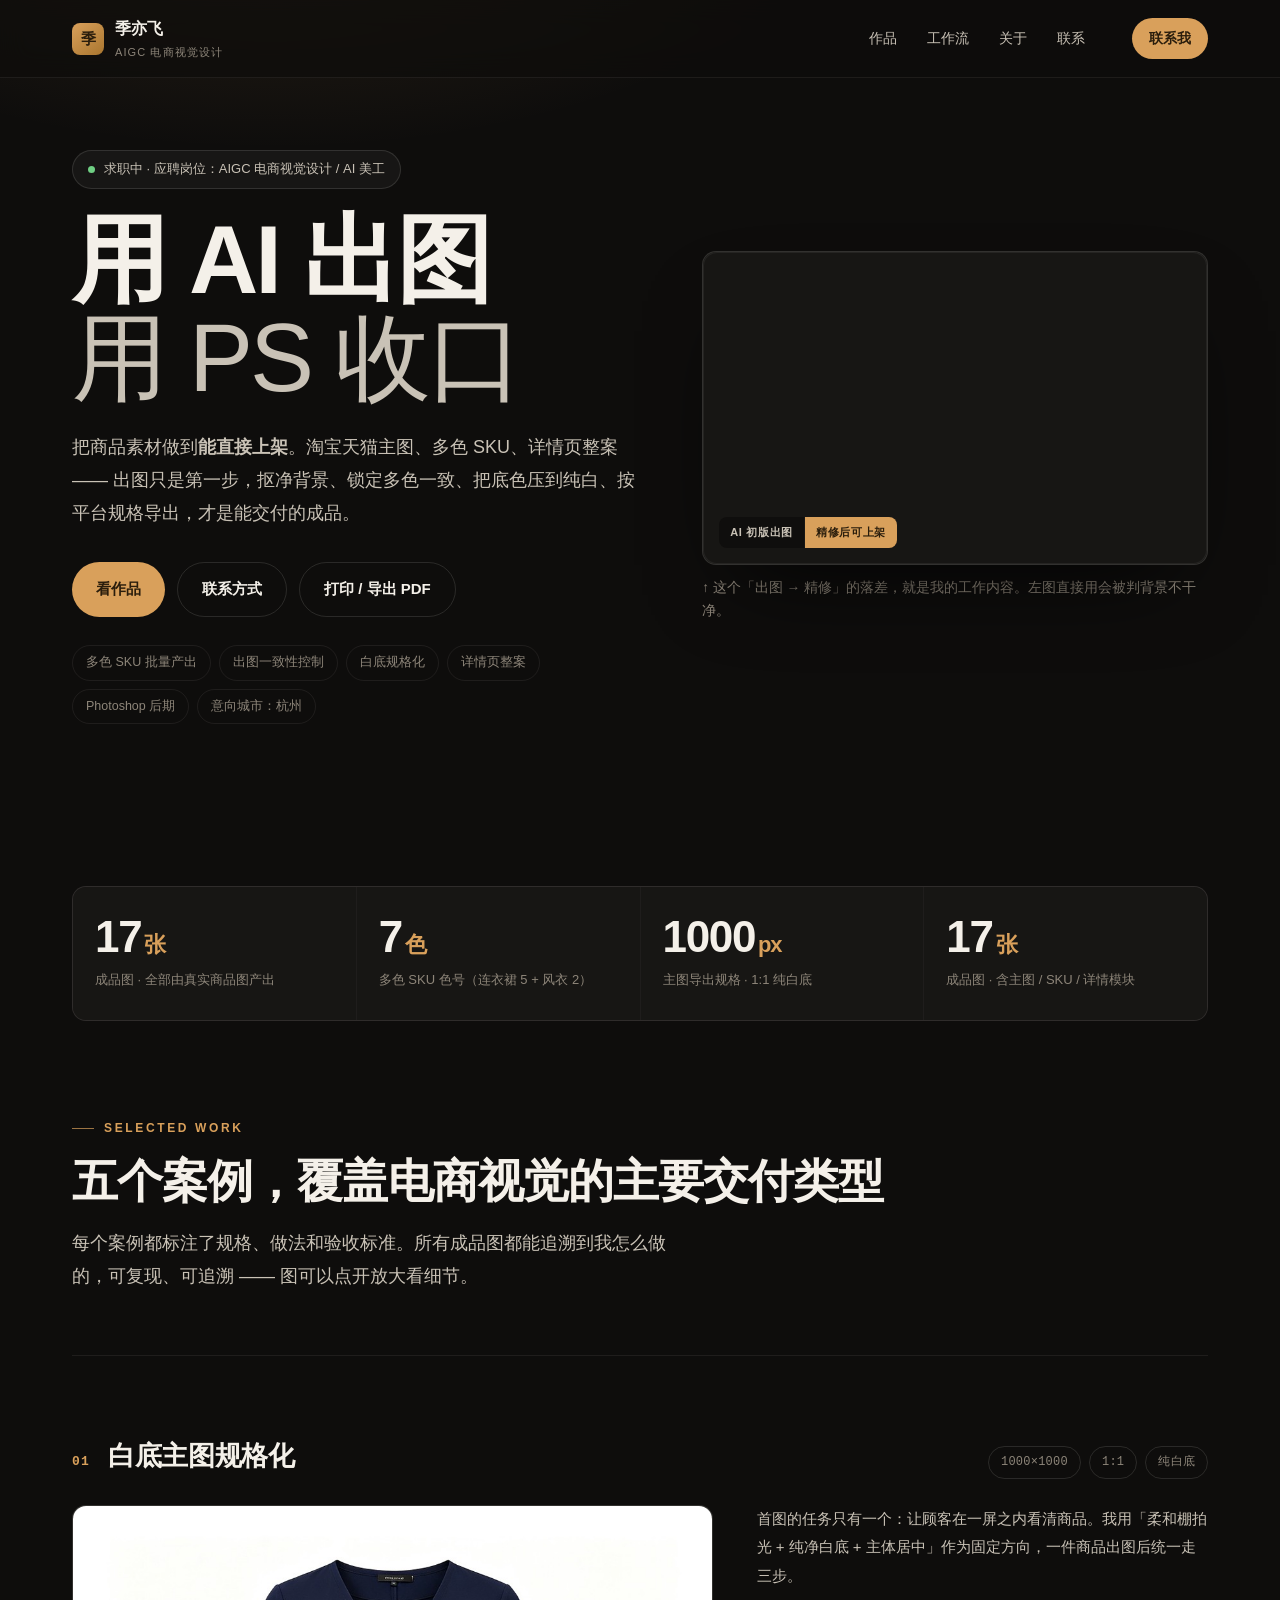
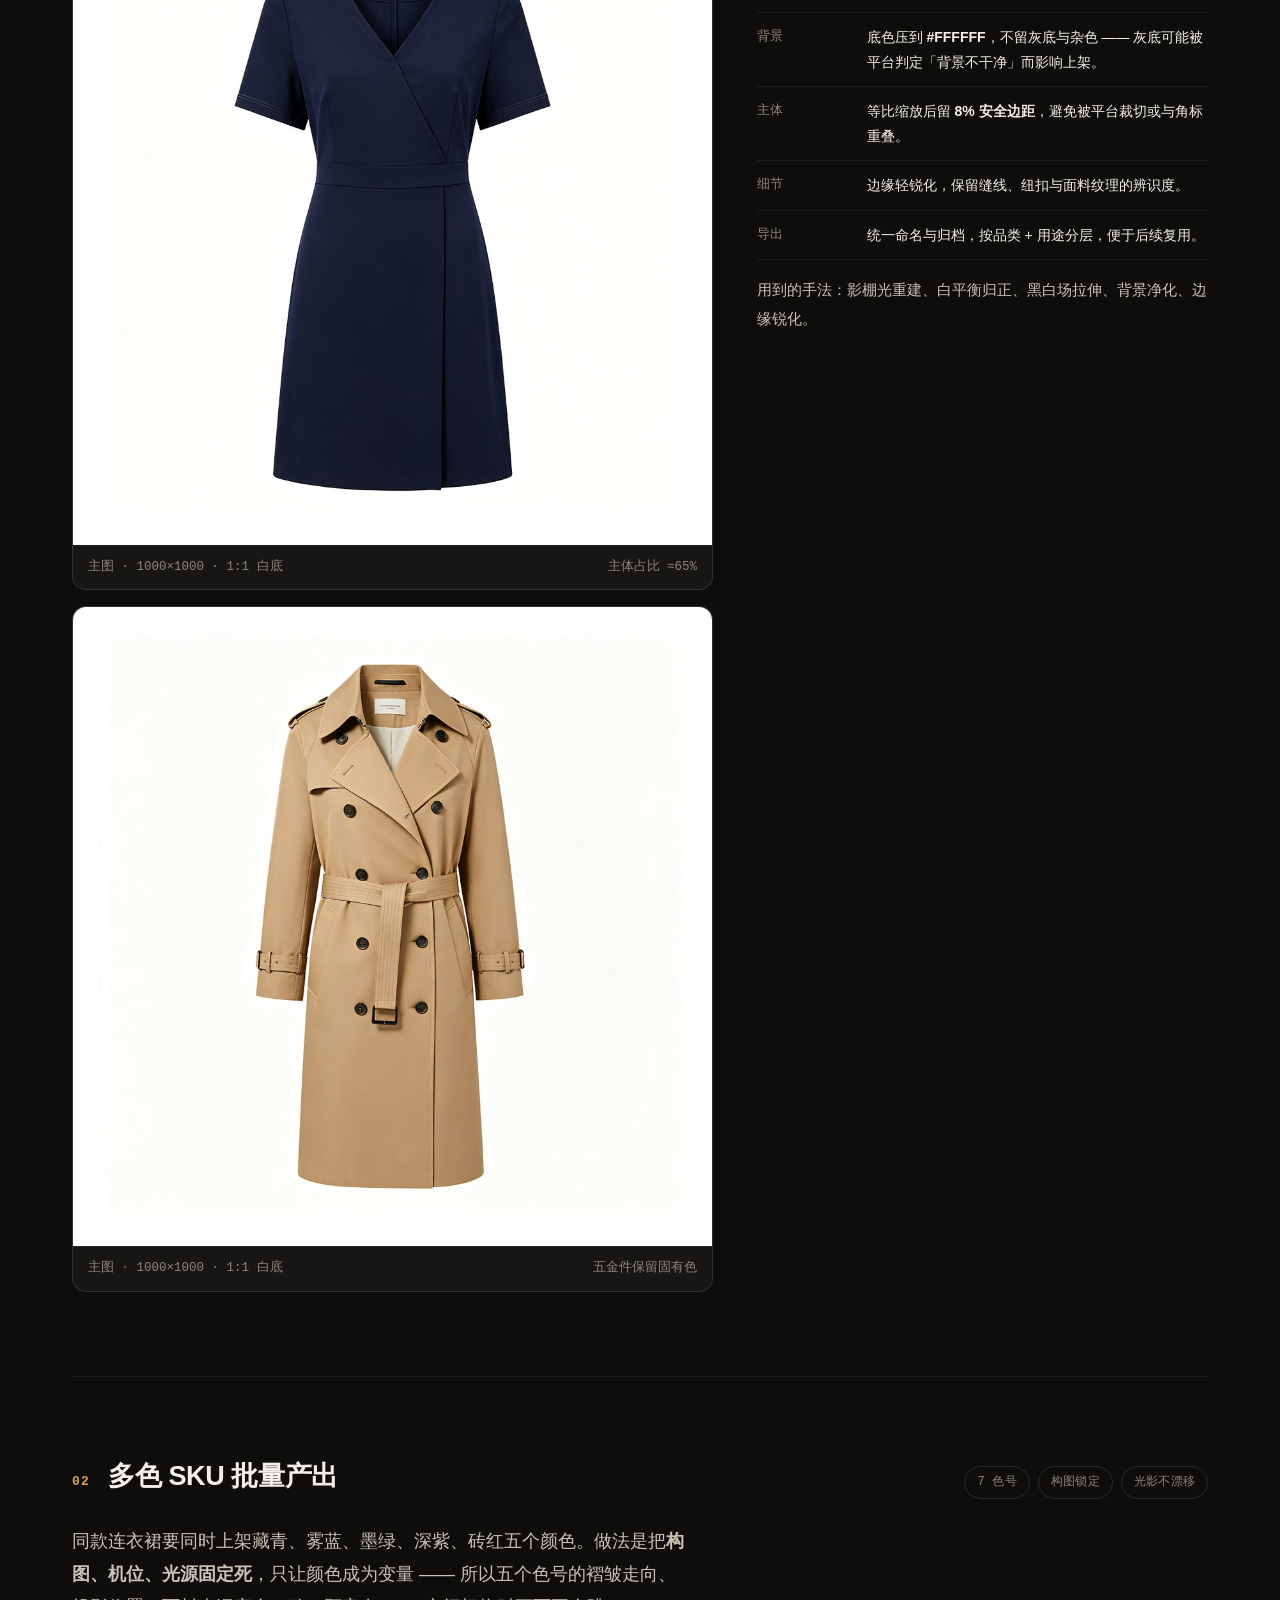
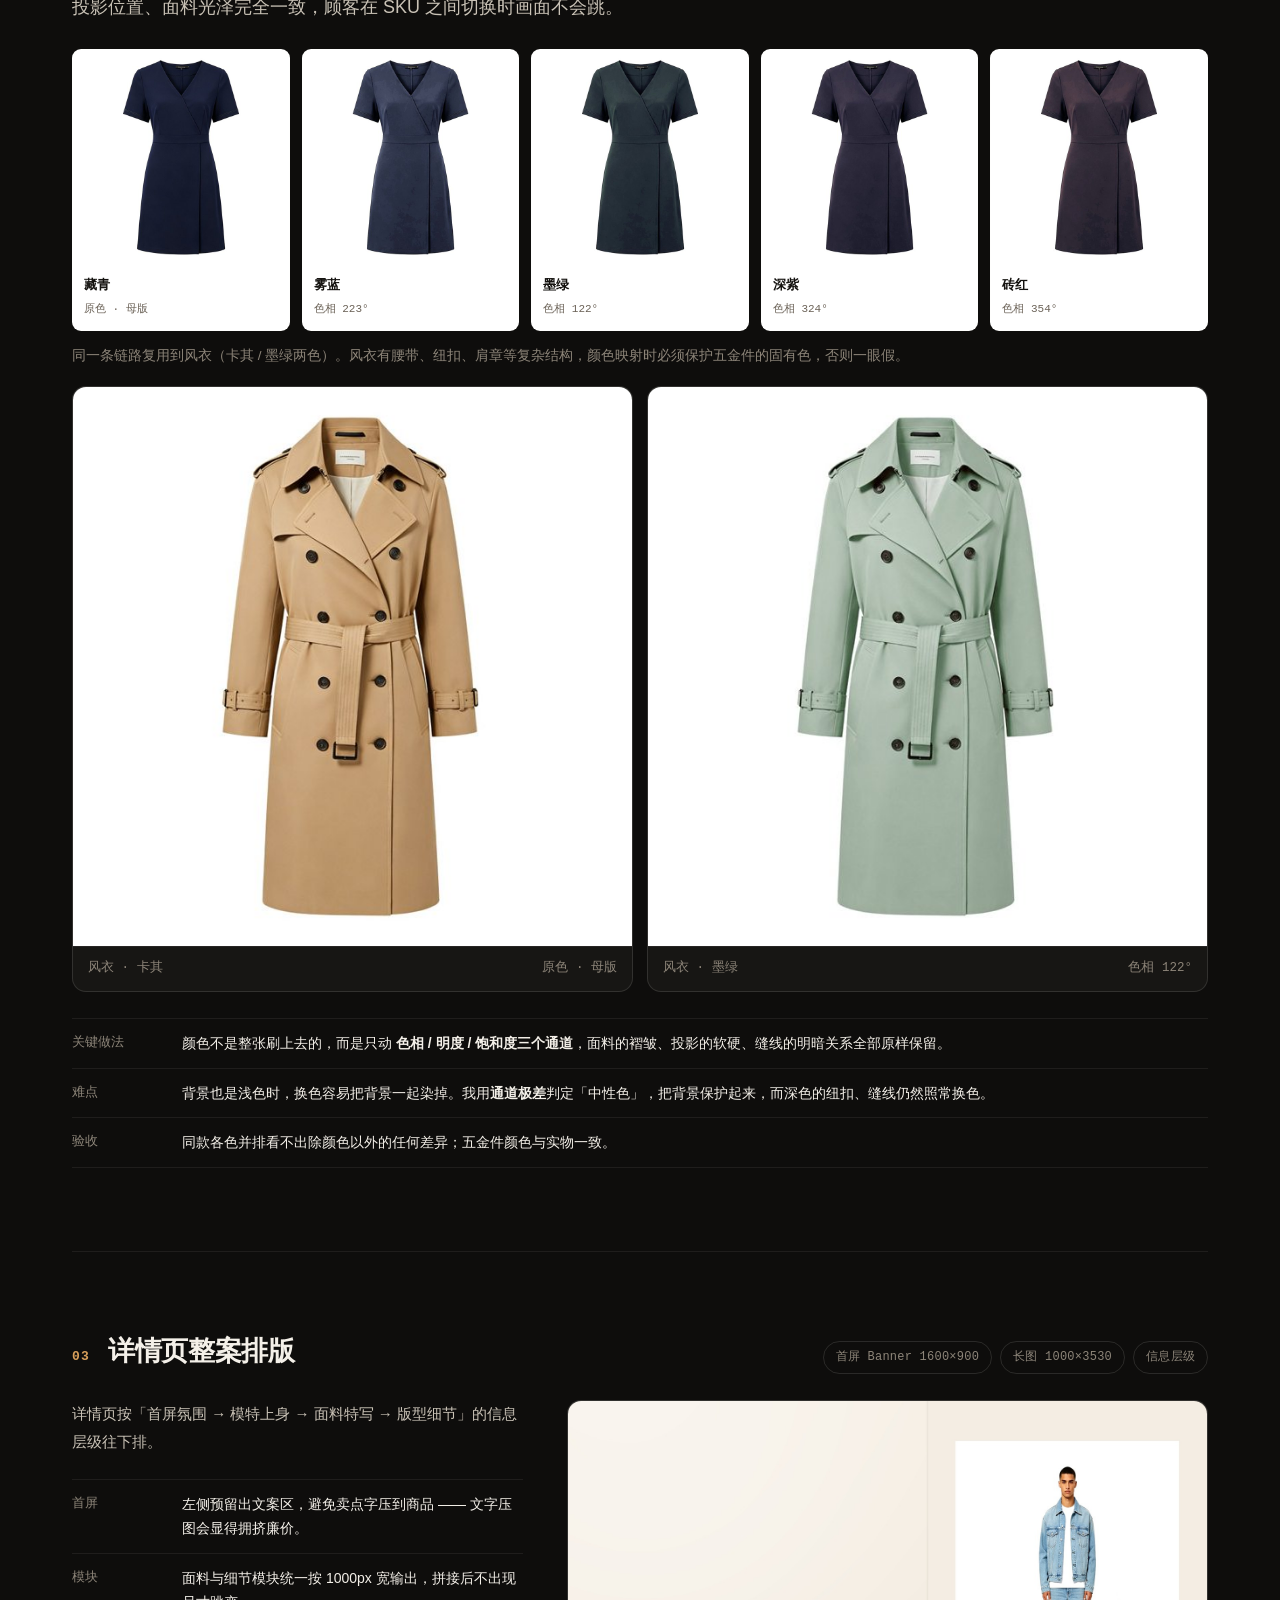
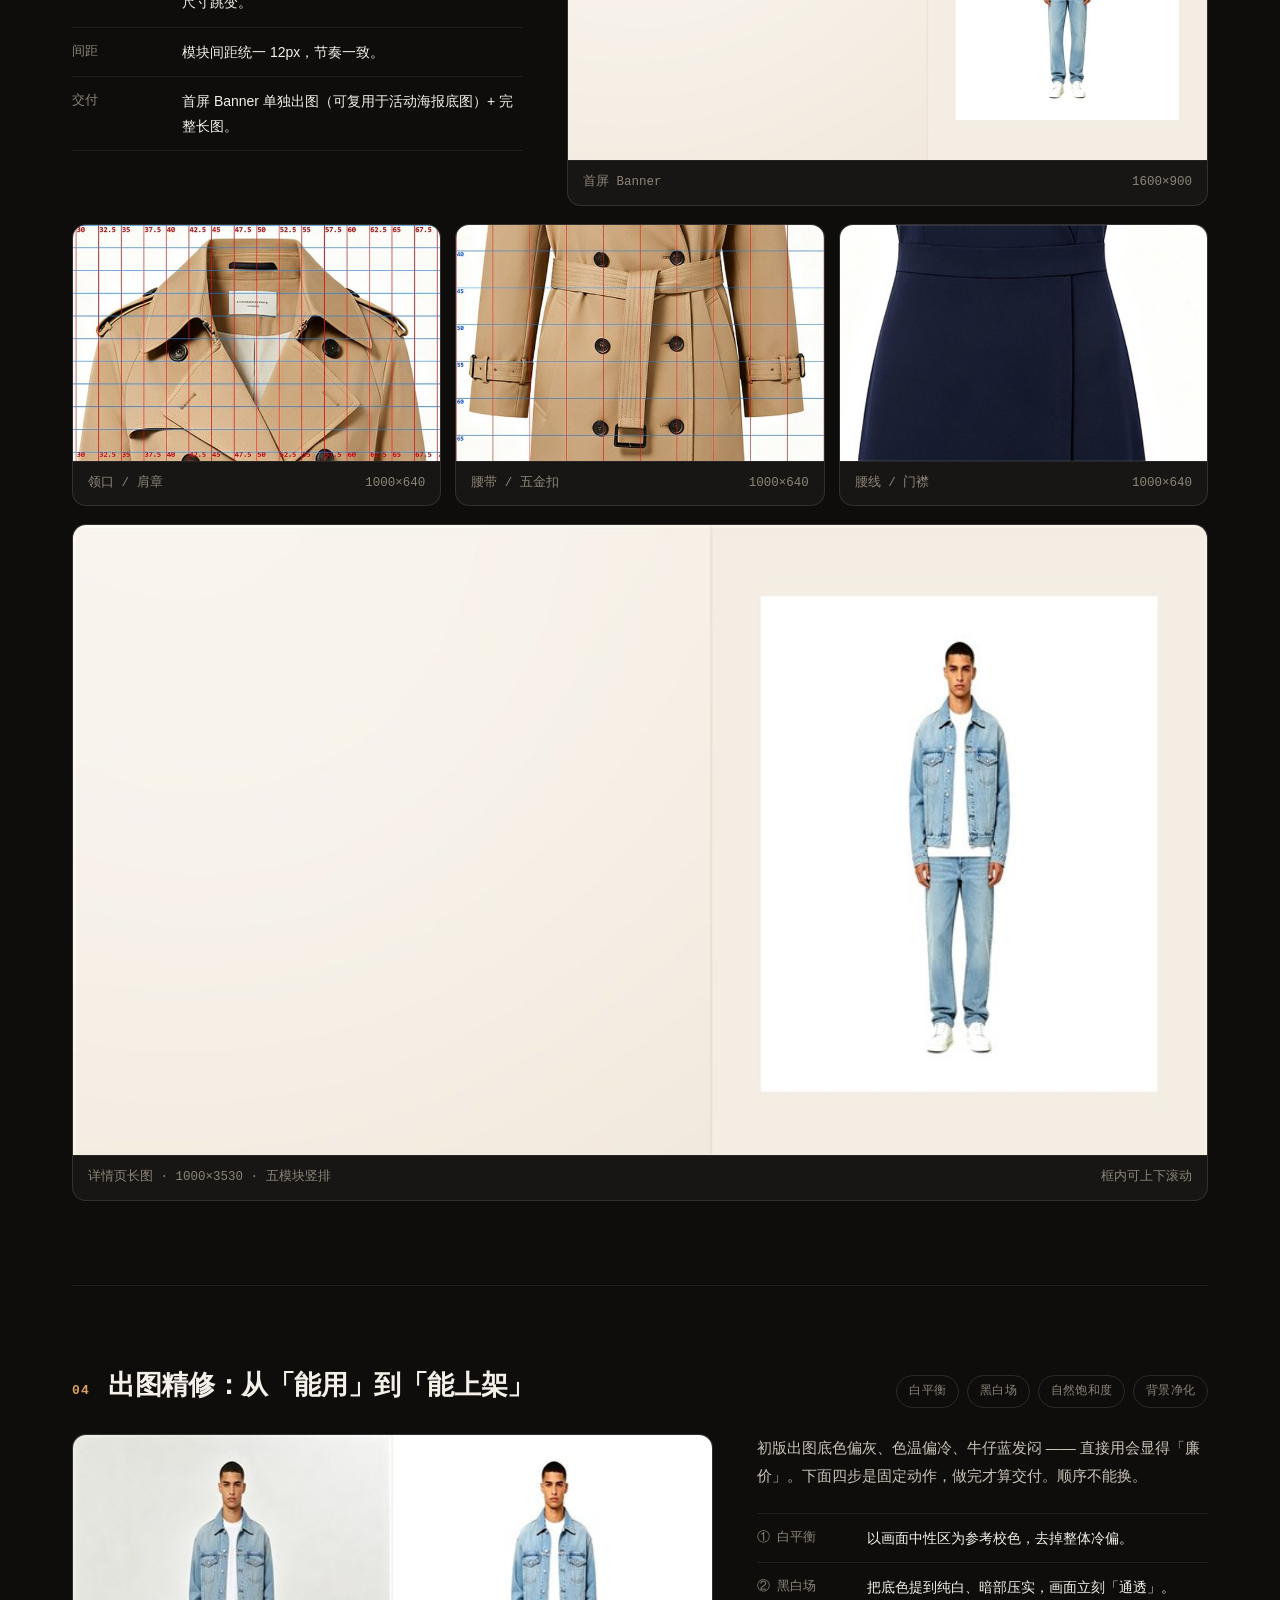
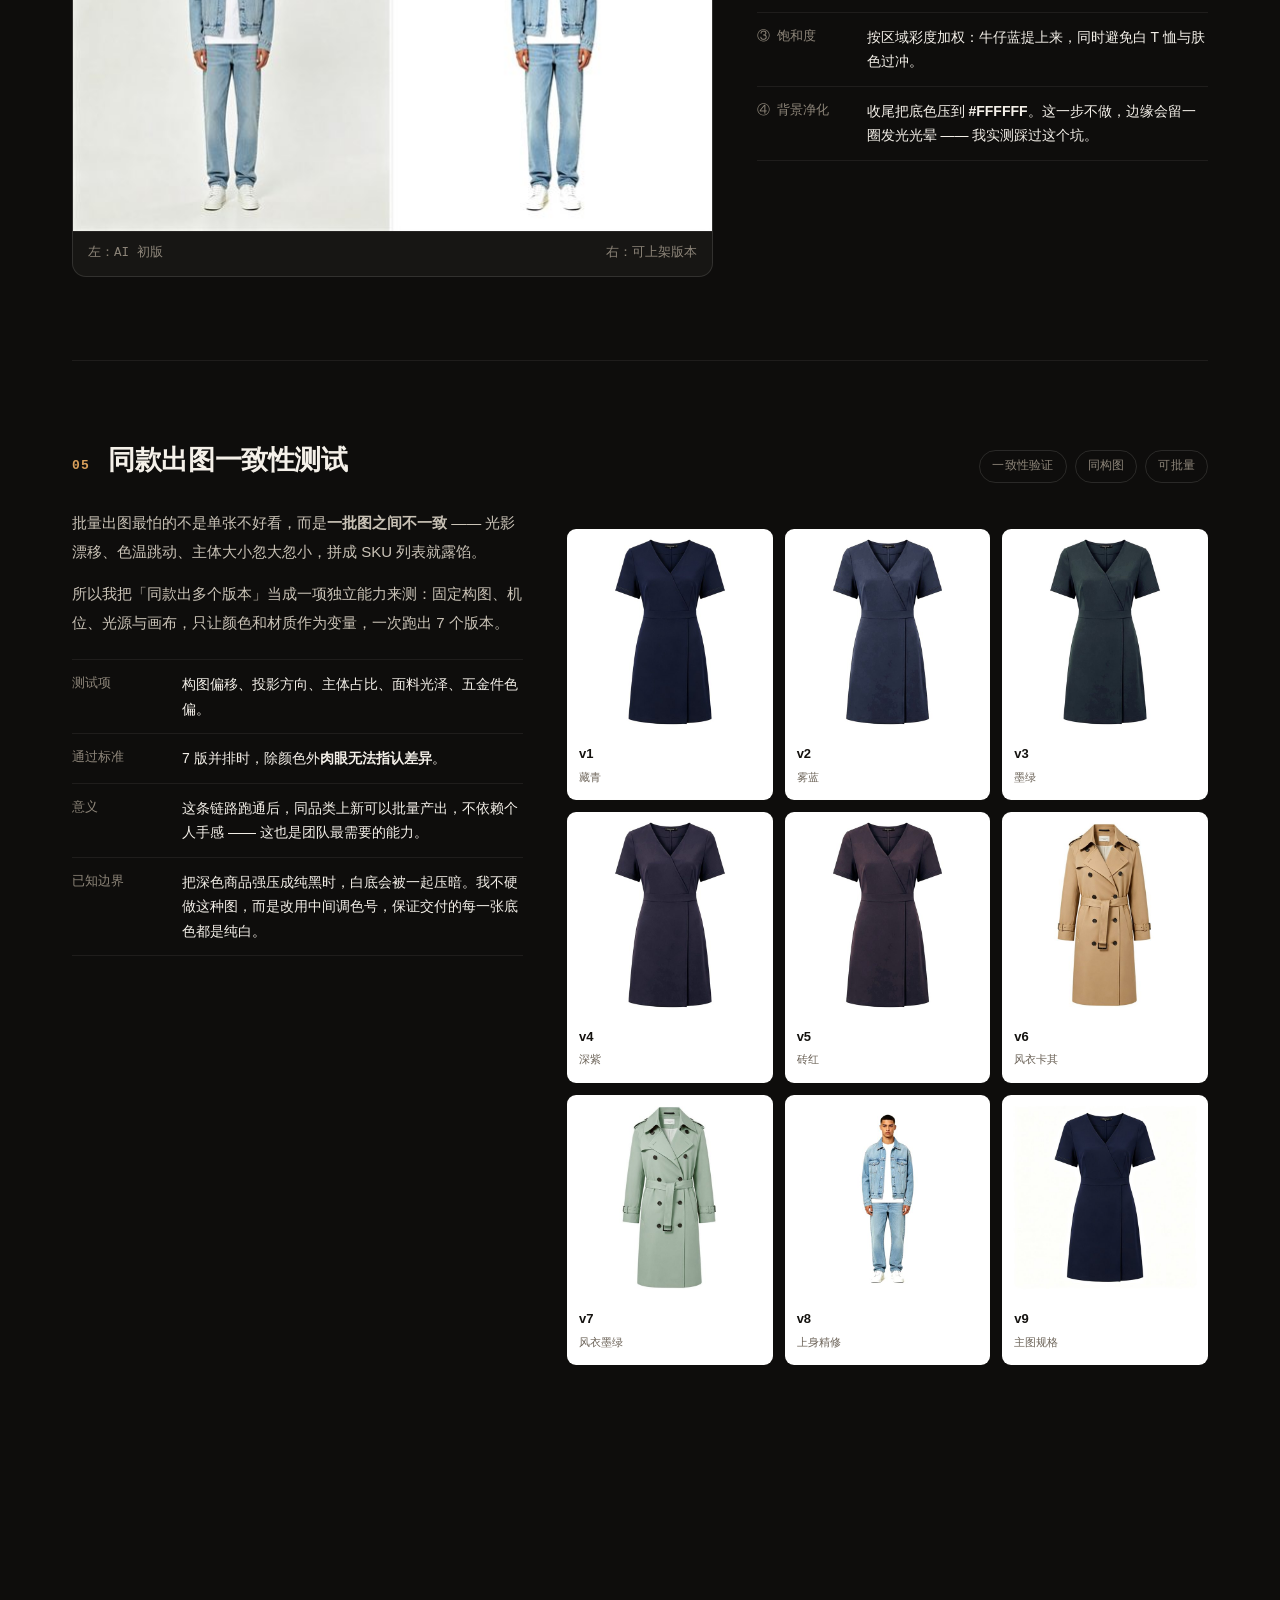
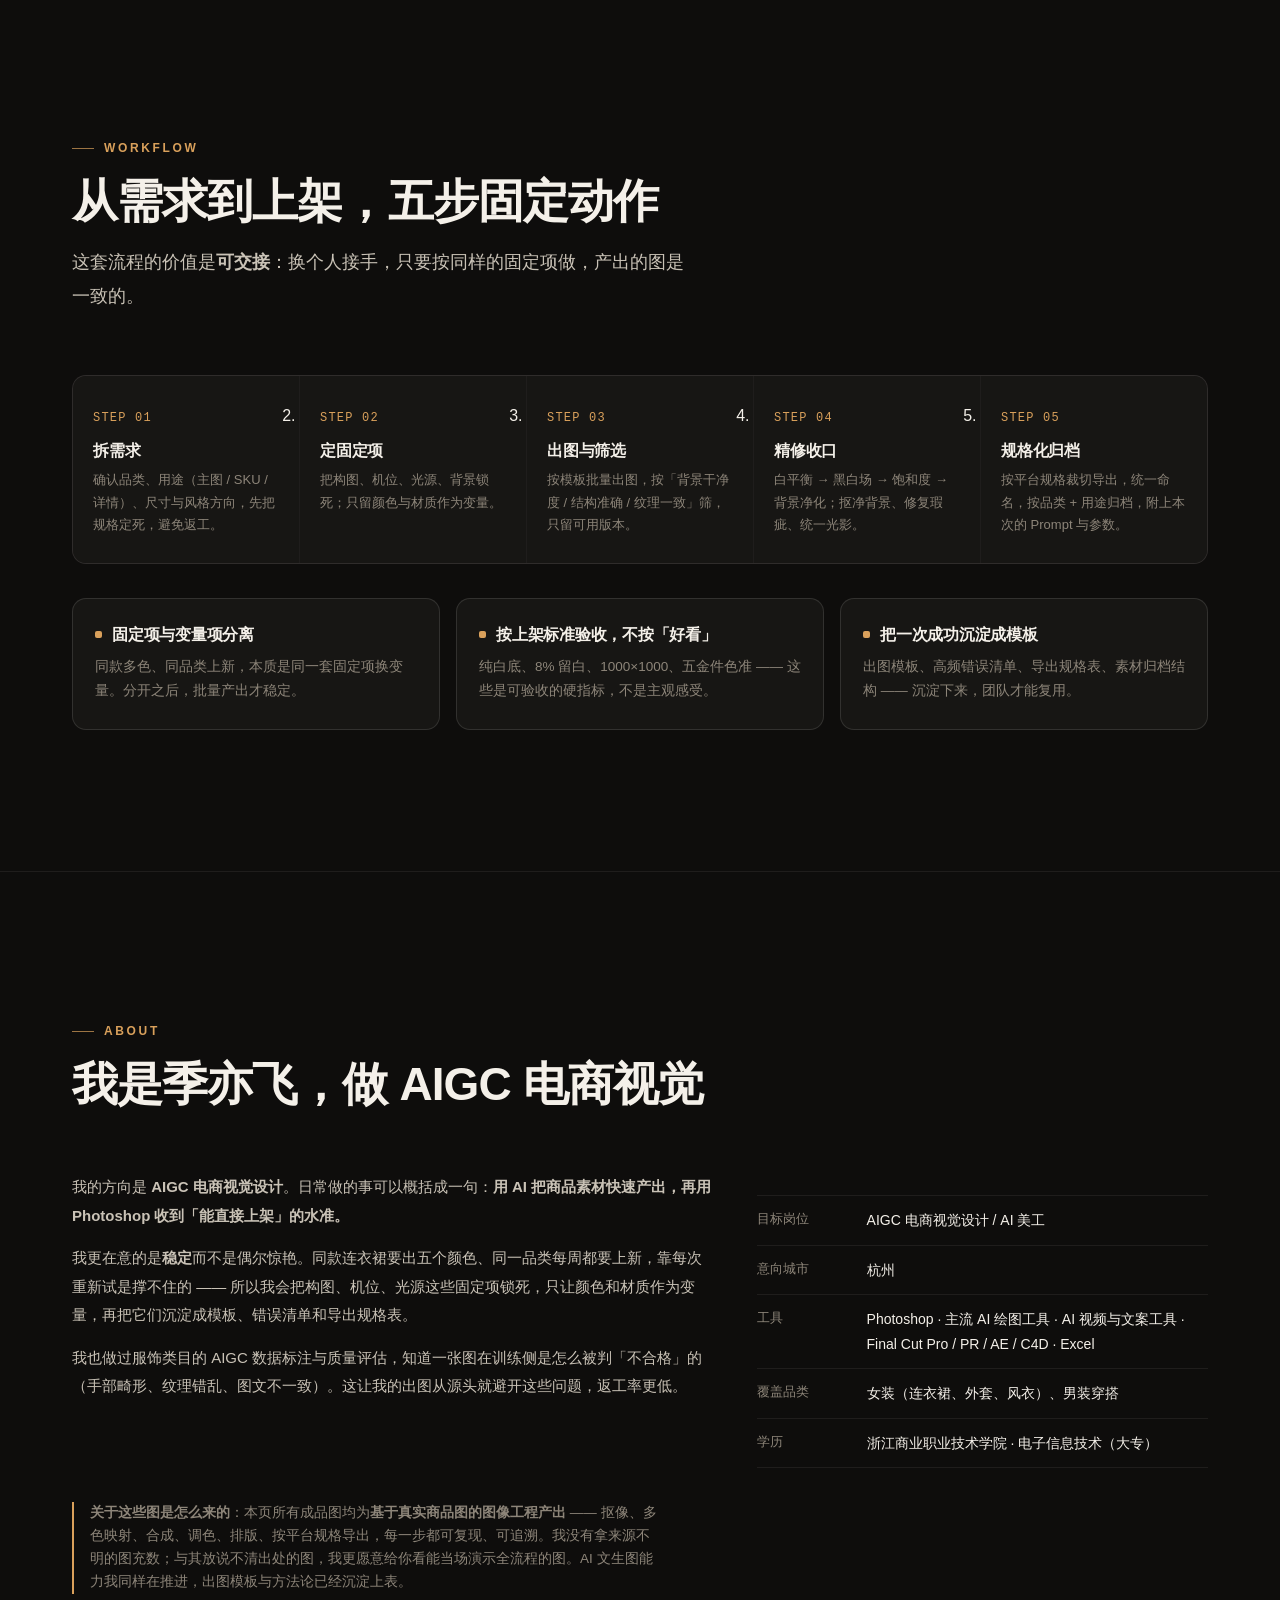
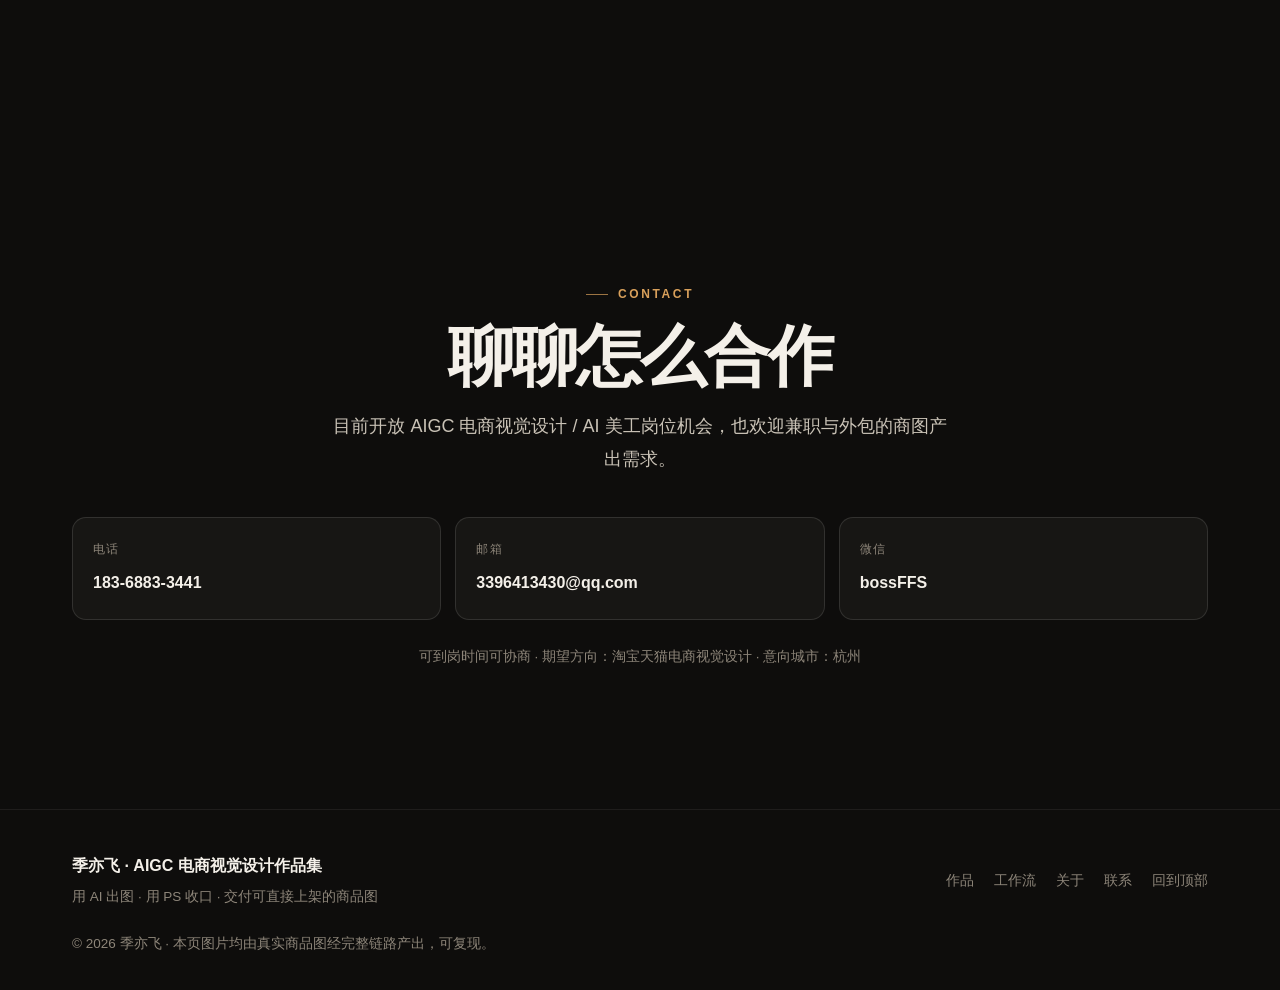
==== index.html @ a22eb459 "feat: ?? AIGC ?????????(????) - ?????????,?????? - ????:??????? / ?? SKU ???? / ????? / ???? / ?????" ====
<!DOCTYPE html>
<html lang="zh-CN">
<head>
<meta charset="UTF-8">
<meta name="viewport" content="width=device-width, initial-scale=1.0">
<title>季亦飞｜AIGC 电商视觉设计作品集</title>
<meta name="description" content="季亦飞的 AIGC 电商视觉设计作品集：白底主图规格化、多色 SKU 批量产出、详情页整案排版、AI 出图精修、同款出图一致性测试。用 AI 出图、用 Photoshop 收口，交付可直接上架的商品图。">
<meta name="keywords" content="AIGC电商视觉,AI美工,电商主图,多色SKU,批量出图,详情页设计,AI出图精修,出图一致性,Photoshop,季亦飞,杭州">
<meta name="author" content="季亦飞">
<meta name="robots" content="index,follow">
<meta name="theme-color" content="#0E0D0C">
<meta name="color-scheme" content="dark">
<meta name="format-detection" content="telephone=no">

<meta property="og:type" content="website">
<meta property="og:site_name" content="季亦飞 · AIGC 电商视觉设计">
<meta property="og:locale" content="zh_CN">
<meta property="og:title" content="季亦飞｜AIGC 电商视觉设计作品集">
<meta property="og:description" content="白底主图 · 多色 SKU · 详情页整案 · 出图精修：用 AI 出图、用 PS 收口，把商品素材做到能直接上架。">
<meta property="og:image" content="https://kongxiu7.github.io/aigc-visual/assets/img/work/banner-detail-hero.jpg">
<meta property="og:url" content="https://kongxiu7.github.io/aigc-visual/">
<meta name="twitter:card" content="summary_large_image">
<link rel="canonical" href="https://kongxiu7.github.io/aigc-visual/">

<link rel="icon" href="favicon.svg" type="image/svg+xml">
<link rel="stylesheet" href="assets/css/style.css">

<script type="application/ld+json">
{
  "@context": "https://schema.org",
  "@type": "Person",
  "name": "季亦飞",
  "jobTitle": "AIGC 电商视觉设计 / AI 美工",
  "email": "mailto:3396413430@qq.com",
  "telephone": "+86-183-6883-3441",
  "address": { "@type": "PostalAddress", "addressLocality": "杭州", "addressCountry": "CN" },
  "knowsAbout": ["AIGC 电商视觉设计", "AI 出图与精修", "淘宝天猫主图", "多色 SKU 批量产出", "详情页排版", "出图一致性控制", "Photoshop 后期"],
  "url": "https://kongxiu7.github.io/aigc-visual/"
}
</script>
<script>document.documentElement.className += ' js';</script>
</head>
<body>
<!--email_off-->

<noscript>
  <p style="padding:14px 18px;background:#D9A05B;color:#2A1D0C;font-weight:700;text-align:center">
    你的浏览器没有启用 JavaScript。页面内容全部可见，但「点击放大图片」与移动端菜单不可用。
  </p>
</noscript>

<a class="skip-link" href="#main">跳到主要内容</a>

<!-- ============ 导航 ============ -->
<header class="nav" id="nav">
  <nav class="nav__inner" aria-label="主导航">
    <a class="brand" href="#top">
      <span class="brand__mark" aria-hidden="true">季</span>
      <span>季亦飞<small>AIGC 电商视觉设计</small></span>
    </a>
    <div class="nav__links">
      <a href="#work">作品</a>
      <a href="#flow">工作流</a>
      <a href="#about">关于</a>
      <a href="#contact">联系</a>
    </div>
    <a class="nav__cta" href="#contact">联系我</a>
    <button class="nav__toggle" id="navToggle" type="button" aria-expanded="false" aria-controls="drawer" aria-label="打开导航菜单"><span></span></button>
  </nav>
  <div class="drawer" id="drawer">
    <a href="#work">作品</a>
    <a href="#flow">工作流</a>
    <a href="#about">关于</a>
    <a href="#contact">联系</a>
  </div>
</header>

<main id="main">

  <!-- ============ 主视觉 ============ -->
  <section class="hero" id="top">
    <div class="wrap hero__inner">
      <div>
        <span class="hero__role"><i class="hero__pulse" aria-hidden="true"></i>求职中 · 应聘岗位：AIGC 电商视觉设计 / AI 美工</span>
        <h1 class="display">
          用 AI 出图<span class="thin">用 PS 收口</span>
        </h1>
        <p class="lede">把商品素材做到<b>能直接上架</b>。淘宝天猫主图、多色 SKU、详情页整案 —— 出图只是第一步，抠净背景、锁定多色一致、把底色压到纯白、按平台规格导出，才是能交付的成品。</p>
        <div class="hero__actions">
          <a class="btn" href="#work">看作品</a>
          <a class="btn btn--ghost" href="#contact">联系方式</a>
          <button class="btn btn--ghost" type="button" data-print>打印 / 导出 PDF</button>
        </div>
        <div class="hero__tags" aria-label="能力关键词">
          <span>多色 SKU 批量产出</span>
          <span>出图一致性控制</span>
          <span>白底规格化</span>
          <span>详情页整案</span>
          <span>Photoshop 后期</span>
          <span>意向城市：杭州</span>
        </div>
      </div>

      <div class="hero__media">
        <figure class="hero__frame">
          <img src="assets/img/work/compare-retouch-640.jpg"
               srcset="assets/img/work/compare-retouch-640.jpg 640w, assets/img/work/compare-retouch.jpg 1614w"
               sizes="(max-width: 1080px) 92vw, 46vw"
               fetchpriority="high"
               alt="左为 AI 初版出图（底色偏灰、色温偏冷），右为精修后可上架版本（纯白底、色温归正、牛仔蓝更通透）"
               width="1614" height="1000" decoding="async">
          <figcaption class="hero__badge"><span>AI 初版出图</span><span>精修后可上架</span></figcaption>
        </figure>
        <p class="small" style="margin-top:12px">↑ 这个「出图 → 精修」的落差，就是我的工作内容。左图直接用会被判背景不干净。</p>
      </div>
    </div>
  </section>

  <!-- ============ 数据条 ============ -->
  <section class="section section--tight" aria-label="作品集数据概览">
    <div class="wrap">
      <ul class="stats">
        <li><b>17<i>张</i></b><span>成品图 · 全部由真实商品图产出</span></li>
        <li><b>7<i>色</i></b><span>多色 SKU 色号（连衣裙 5 + 风衣 2）</span></li>
        <li><b>1000<i>px</i></b><span>主图导出规格 · 1:1 纯白底</span></li>
        <li><b>17<i>张</i></b><span>成品图 · 含主图 / SKU / 详情模块</span></li>
      </ul>
    </div>
  </section>

  <!-- ============ 作品 ============ -->
  <section class="section" id="work" style="padding-top:0">
    <div class="wrap">
      <div class="head reveal">
        <span class="eyebrow">Selected Work</span>
        <h2 class="h2">五个案例，覆盖电商视觉的主要交付类型</h2>
        <p class="lede">每个案例都标注了规格、做法和验收标准。所有成品图都能追溯到我怎么做的，可复现、可追溯 —— 图可以点开放大看细节。</p>
      </div>

      <!-- 案例 01 -->
      <article class="case reveal">
        <div class="case__head">
          <span class="case__idx">01</span>
          <h3 class="h3 case__title">白底主图规格化</h3>
          <div class="case__meta">
            <span class="chip">1000×1000</span>
            <span class="chip">1:1</span>
            <span class="chip">纯白底</span>
          </div>
        </div>
        <div class="case__body">
          <div>
            <div class="frame is-zoom" data-zoom="assets/img/work/main-dress-1000.jpg" data-cap="藏青裹身连衣裙 · 主图 1000×1000 · 1:1 纯白底">
              <img src="assets/img/work/main-dress-1000-640.jpg"
                   srcset="assets/img/work/main-dress-1000-640.jpg 640w, assets/img/work/main-dress-1000.jpg 1000w"
                   sizes="(max-width: 1080px) 92vw, 56vw"
                   alt="藏青裹身连衣裙白底主图，主体居中、背景为纯白，符合淘宝首图规范"
                   width="1000" height="1000" loading="lazy" decoding="async">
              <span class="frame__hint">点击放大</span>
              <p class="frame__cap"><span>主图 · 1000×1000 · 1:1 白底</span><span>主体占比 ≈65%</span></p>
            </div>
            <div class="frame is-zoom" style="margin-top:16px" data-zoom="assets/img/work/main-coat-1000.jpg" data-cap="卡其双排扣风衣 · 主图 1000×1000 · 1:1 纯白底">
              <img src="assets/img/work/main-coat-1000-640.jpg"
                   srcset="assets/img/work/main-coat-1000-640.jpg 640w, assets/img/work/main-coat-1000.jpg 1000w"
                   sizes="(max-width: 1080px) 92vw, 56vw"
                   alt="卡其色双排扣风衣白底主图，腰带系好、五金件清晰"
                   width="1000" height="1000" loading="lazy" decoding="async">
              <span class="frame__hint">点击放大</span>
              <p class="frame__cap"><span>主图 · 1000×1000 · 1:1 白底</span><span>五金件保留固有色</span></p>
            </div>
          </div>
          <div class="case__text">
            <p>首图的任务只有一个：让顾客在一屏之内看清商品。我用「柔和棚拍光 + 纯净白底 + 主体居中」作为固定方向，一件商品出图后统一走三步。</p>
            <ul class="specs">
              <li><span class="k">背景</span><span class="v">底色压到 <b>#FFFFFF</b>，不留灰底与杂色 —— 灰底可能被平台判定「背景不干净」而影响上架。</span></li>
              <li><span class="k">主体</span><span class="v">等比缩放后留 <b>8% 安全边距</b>，避免被平台裁切或与角标重叠。</span></li>
              <li><span class="k">细节</span><span class="v">边缘轻锐化，保留缝线、纽扣与面料纹理的辨识度。</span></li>
              <li><span class="k">导出</span><span class="v">统一命名与归档，按品类 + 用途分层，便于后续复用。</span></li>
            </ul>
            <p class="small" style="margin-top:16px">用到的手法：影棚光重建、白平衡归正、黑白场拉伸、背景净化、边缘锐化。</p>
          </div>
        </div>
      </article>

      <!-- 案例 02 -->
      <article class="case reveal">
        <div class="case__head">
          <span class="case__idx">02</span>
          <h3 class="h3 case__title">多色 SKU 批量产出</h3>
          <div class="case__meta">
            <span class="chip">7 色号</span>
            <span class="chip">构图锁定</span>
            <span class="chip">光影不漂移</span>
          </div>
        </div>
        <p class="lede" style="margin-bottom:24px">同款连衣裙要同时上架藏青、雾蓝、墨绿、深紫、砖红五个颜色。做法是把<b>构图、机位、光源固定死</b>，只让颜色成为变量 —— 所以五个色号的褶皱走向、投影位置、面料光泽完全一致，顾客在 SKU 之间切换时画面不会跳。</p>
        <div class="swatches">
          <figure class="swatch is-zoom" data-zoom="assets/img/work/sku-dress-navy.jpg" data-cap="藏青 · 原色母版">
            <img src="assets/img/work/sku-dress-navy-640.jpg" alt="藏青色连衣裙 SKU 图" width="1024" height="1024" loading="lazy" decoding="async">
            <b>藏青</b><span>原色 · 母版</span>
          </figure>
          <figure class="swatch is-zoom" data-zoom="assets/img/work/sku-dress-haze.jpg" data-cap="雾蓝 · 色相 223°">
            <img src="assets/img/work/sku-dress-haze-640.jpg" alt="雾蓝色连衣裙 SKU 图" width="1024" height="1024" loading="lazy" decoding="async">
            <b>雾蓝</b><span>色相 223°</span>
          </figure>
          <figure class="swatch is-zoom" data-zoom="assets/img/work/sku-dress-forest.jpg" data-cap="墨绿 · 色相 122°">
            <img src="assets/img/work/sku-dress-forest-640.jpg" alt="墨绿色连衣裙 SKU 图" width="1024" height="1024" loading="lazy" decoding="async">
            <b>墨绿</b><span>色相 122°</span>
          </figure>
          <figure class="swatch is-zoom" data-zoom="assets/img/work/sku-dress-plum.jpg" data-cap="深紫 · 色相 324°">
            <img src="assets/img/work/sku-dress-plum-640.jpg" alt="深紫色连衣裙 SKU 图" width="1024" height="1024" loading="lazy" decoding="async">
            <b>深紫</b><span>色相 324°</span>
          </figure>
          <figure class="swatch is-zoom" data-zoom="assets/img/work/sku-dress-brick.jpg" data-cap="砖红 · 色相 354°">
            <img src="assets/img/work/sku-dress-brick-640.jpg" alt="砖红色连衣裙 SKU 图" width="1024" height="1024" loading="lazy" decoding="async">
            <b>砖红</b><span>色相 354°</span>
          </figure>
        </div>
        <p class="small swatches__note">同一条链路复用到风衣（卡其 / 墨绿两色）。风衣有腰带、纽扣、肩章等复杂结构，颜色映射时必须保护五金件的固有色，否则一眼假。</p>
        <div class="trio" style="grid-template-columns:repeat(2,minmax(0,1fr))">
          <figure class="frame is-zoom" data-zoom="assets/img/work/sku-coat-camel.jpg" data-cap="风衣 · 卡其（原色）">
            <img src="assets/img/work/sku-coat-camel-640.jpg" alt="卡其色风衣 SKU 图" width="1024" height="1024" loading="lazy" decoding="async">
            <figcaption class="frame__cap"><span>风衣 · 卡其</span><span>原色 · 母版</span></figcaption>
          </figure>
          <figure class="frame is-zoom" data-zoom="assets/img/work/sku-coat-green.jpg" data-cap="风衣 · 墨绿（色相 122°）">
            <img src="assets/img/work/sku-coat-green-640.jpg" alt="墨绿色风衣 SKU 图" width="1024" height="1024" loading="lazy" decoding="async">
            <figcaption class="frame__cap"><span>风衣 · 墨绿</span><span>色相 122°</span></figcaption>
          </figure>
        </div>
        <ul class="specs" style="margin-top:26px">
          <li><span class="k">关键做法</span><span class="v">颜色不是整张刷上去的，而是只动 <b>色相 / 明度 / 饱和度三个通道</b>，面料的褶皱、投影的软硬、缝线的明暗关系全部原样保留。</span></li>
          <li><span class="k">难点</span><span class="v">背景也是浅色时，换色容易把背景一起染掉。我用<b>通道极差</b>判定「中性色」，把背景保护起来，而深色的纽扣、缝线仍然照常换色。</span></li>
          <li><span class="k">验收</span><span class="v">同款各色并排看不出除颜色以外的任何差异；五金件颜色与实物一致。</span></li>
        </ul>
      </article>

      <!-- 案例 03 -->
      <article class="case reveal">
        <div class="case__head">
          <span class="case__idx">03</span>
          <h3 class="h3 case__title">详情页整案排版</h3>
          <div class="case__meta">
            <span class="chip">首屏 Banner 1600×900</span>
            <span class="chip">长图 1000×3530</span>
            <span class="chip">信息层级</span>
          </div>
        </div>
        <div class="case__body case__body--rev">
          <div class="case__text">
            <p>详情页按「首屏氛围 → 模特上身 → 面料特写 → 版型细节」的信息层级往下排。</p>
            <ul class="specs">
              <li><span class="k">首屏</span><span class="v">左侧预留出文案区，避免卖点字压到商品 —— 文字压图会显得拥挤廉价。</span></li>
              <li><span class="k">模块</span><span class="v">面料与细节模块统一按 1000px 宽输出，拼接后不出现尺寸跳变。</span></li>
              <li><span class="k">间距</span><span class="v">模块间距统一 12px，节奏一致。</span></li>
              <li><span class="k">交付</span><span class="v">首屏 Banner 单独出图（可复用于活动海报底图）+ 完整长图。</span></li>
            </ul>
          </div>
          <div>
            <figure class="frame is-zoom" data-zoom="assets/img/work/banner-detail-hero.jpg" data-cap="家居休闲风详情页首屏 Banner · 1600×900 · 左侧留白给卖点文案">
              <img src="assets/img/work/banner-detail-hero-640.jpg"
                   srcset="assets/img/work/banner-detail-hero-640.jpg 640w, assets/img/work/banner-detail-hero.jpg 1600w"
                   sizes="(max-width: 900px) 92vw, 52vw"
                   alt="详情页首屏 Banner，左侧留出大片留白用于卖点文案，右侧为模特上身图"
                   width="1600" height="900" loading="lazy" decoding="async">
              <span class="frame__hint">点击放大</span>
              <figcaption class="frame__cap"><span>首屏 Banner</span><span>1600×900</span></figcaption>
            </figure>
          </div>
        </div>
        <div class="trio">
          <figure class="frame is-zoom" data-zoom="assets/img/work/detail-collar-1000.jpg" data-cap="领口 / 肩章细节">
            <img src="assets/img/work/detail-collar-1000-640.jpg" alt="风衣领口与肩章细节特写" width="1000" height="640" loading="lazy" decoding="async">
            <figcaption class="frame__cap"><span>领口 / 肩章</span><span>1000×640</span></figcaption>
          </figure>
          <figure class="frame is-zoom" data-zoom="assets/img/work/detail-belt-1000.jpg" data-cap="腰带 / 五金扣细节">
            <img src="assets/img/work/detail-belt-1000-640.jpg" alt="风衣腰带与五金扣细节特写" width="1000" height="640" loading="lazy" decoding="async">
            <figcaption class="frame__cap"><span>腰带 / 五金扣</span><span>1000×640</span></figcaption>
          </figure>
          <figure class="frame is-zoom" data-zoom="assets/img/work/detail-waist-1000.jpg" data-cap="腰线 / 门襟版型">
            <img src="assets/img/work/detail-waist-1000-640.jpg" alt="连衣裙腰线与门襟版型特写" width="1000" height="640" loading="lazy" decoding="async">
            <figcaption class="frame__cap"><span>腰线 / 门襟</span><span>1000×640</span></figcaption>
          </figure>
        </div>
        <figure class="frame" style="margin-top:18px">
          <div class="scrollframe">
            <img src="assets/img/work/detail-longpage-640.jpg"
                 srcset="assets/img/work/detail-longpage-640.jpg 640w, assets/img/work/detail-longpage.jpg 1000w"
                 sizes="(max-width: 1080px) 92vw, 76vw"
                 alt="由首屏 Banner、模特上身、领口、腰带、腰线五个模块竖排拼合而成的详情页长图"
                 width="1000" height="3530" loading="lazy" decoding="async">
          </div>
          <figcaption class="frame__cap"><span>详情页长图 · 1000×3530 · 五模块竖排</span><span>框内可上下滚动</span></figcaption>
        </figure>
      </article>

      <!-- 案例 04 -->
      <article class="case reveal">
        <div class="case__head">
          <span class="case__idx">04</span>
          <h3 class="h3 case__title">出图精修：从「能用」到「能上架」</h3>
          <div class="case__meta">
            <span class="chip">白平衡</span>
            <span class="chip">黑白场</span>
            <span class="chip">自然饱和度</span>
            <span class="chip">背景净化</span>
          </div>
        </div>
        <div class="case__body">
          <figure class="frame is-zoom" data-zoom="assets/img/work/compare-retouch.jpg" data-cap="左：AI 初版出图　|　右：精修后可上架版本">
            <img src="assets/img/work/compare-retouch-640.jpg"
                 srcset="assets/img/work/compare-retouch-640.jpg 640w, assets/img/work/compare-retouch.jpg 1614w"
                 sizes="(max-width: 1080px) 92vw, 56vw"
                 alt="左为 AI 初版出图，底色偏灰、色温偏冷；右为精修后版本，纯白底、色温归正、牛仔蓝通透"
                 width="1614" height="1000" loading="lazy" decoding="async">
            <span class="frame__hint">点击放大</span>
            <figcaption class="frame__cap"><span>左：AI 初版</span><span>右：可上架版本</span></figcaption>
          </figure>
          <div class="case__text">
            <p>初版出图底色偏灰、色温偏冷、牛仔蓝发闷 —— 直接用会显得「廉价」。下面四步是固定动作，做完才算交付。顺序不能换。</p>
            <ul class="specs">
              <li><span class="k">① 白平衡</span><span class="v">以画面中性区为参考校色，去掉整体冷偏。</span></li>
              <li><span class="k">② 黑白场</span><span class="v">把底色提到纯白、暗部压实，画面立刻「通透」。</span></li>
              <li><span class="k">③ 饱和度</span><span class="v">按区域彩度加权：牛仔蓝提上来，同时避免白 T 恤与肤色过冲。</span></li>
              <li><span class="k">④ 背景净化</span><span class="v">收尾把底色压到 <b>#FFFFFF</b>。这一步不做，边缘会留一圈发光光晕 —— 我实测踩过这个坑。</span></li>
            </ul>
          </div>
        </div>
      </article>

      <!-- 案例 05 -->
      <article class="case reveal">
        <div class="case__head">
          <span class="case__idx">05</span>
          <h3 class="h3 case__title">同款出图一致性测试</h3>
          <div class="case__meta">
            <span class="chip">一致性验证</span>
            <span class="chip">同构图</span>
            <span class="chip">可批量</span>
          </div>
        </div>
        <div class="case__body case__body--rev">
          <div class="case__text">
            <p>批量出图最怕的不是单张不好看，而是<b>一批图之间不一致</b> —— 光影漂移、色温跳动、主体大小忽大忽小，拼成 SKU 列表就露馅。</p>
            <p>所以我把「同款出多个版本」当成一项独立能力来测：固定构图、机位、光源与画布，只让颜色和材质作为变量，一次跑出 7 个版本。</p>
            <ul class="specs">
              <li><span class="k">测试项</span><span class="v">构图偏移、投影方向、主体占比、面料光泽、五金件色偏。</span></li>
              <li><span class="k">通过标准</span><span class="v">7 版并排时，除颜色外<b>肉眼无法指认差异</b>。</span></li>
              <li><span class="k">意义</span><span class="v">这条链路跑通后，同品类上新可以批量产出，不依赖个人手感 —— 这也是团队最需要的能力。</span></li>
              <li><span class="k">已知边界</span><span class="v">把深色商品强压成纯黑时，白底会被一起压暗。我不硬做这种图，而是改用中间调色号，保证交付的每一张底色都是纯白。</span></li>
            </ul>
          </div>
          <div>
            <div class="swatches" style="grid-template-columns:repeat(3,minmax(0,1fr))">
              <figure class="swatch"><img src="assets/img/work/sku-dress-navy-640.jpg" alt="一致性测试版本 v1：藏青" width="1024" height="1024" loading="lazy" decoding="async"><b>v1</b><span>藏青</span></figure>
              <figure class="swatch"><img src="assets/img/work/sku-dress-haze-640.jpg" alt="一致性测试版本 v2：雾蓝" width="1024" height="1024" loading="lazy" decoding="async"><b>v2</b><span>雾蓝</span></figure>
              <figure class="swatch"><img src="assets/img/work/sku-dress-forest-640.jpg" alt="一致性测试版本 v3：墨绿" width="1024" height="1024" loading="lazy" decoding="async"><b>v3</b><span>墨绿</span></figure>
              <figure class="swatch"><img src="assets/img/work/sku-dress-plum-640.jpg" alt="一致性测试版本 v4：深紫" width="1024" height="1024" loading="lazy" decoding="async"><b>v4</b><span>深紫</span></figure>
              <figure class="swatch"><img src="assets/img/work/sku-dress-brick-640.jpg" alt="一致性测试版本 v5：砖红" width="1024" height="1024" loading="lazy" decoding="async"><b>v5</b><span>砖红</span></figure>
              <figure class="swatch"><img src="assets/img/work/sku-coat-camel-640.jpg" alt="一致性测试版本 v6：风衣卡其" width="1024" height="1024" loading="lazy" decoding="async"><b>v6</b><span>风衣卡其</span></figure>
              <figure class="swatch"><img src="assets/img/work/sku-coat-green-640.jpg" alt="一致性测试版本 v7：风衣墨绿" width="1024" height="1024" loading="lazy" decoding="async"><b>v7</b><span>风衣墨绿</span></figure>
              <figure class="swatch"><img src="assets/img/work/main-model-1000-640.jpg" alt="一致性测试版本 v8：模特上身精修" width="1000" height="1000" loading="lazy" decoding="async"><b>v8</b><span>上身精修</span></figure>
              <figure class="swatch"><img src="assets/img/work/main-dress-1000-640.jpg" alt="一致性测试版本 v9：主图规格化" width="1000" height="1000" loading="lazy" decoding="async"><b>v9</b><span>主图规格</span></figure>
            </div>
          </div>
        </div>
      </article>
    </div>
  </section>

  <!-- ============ 工作流 ============ -->
  <section class="section" id="flow">
    <div class="wrap">
      <div class="head reveal">
        <span class="eyebrow">Workflow</span>
        <h2 class="h2">从需求到上架，五步固定动作</h2>
        <p class="lede">这套流程的价值是<b>可交接</b>：换个人接手，只要按同样的固定项做，产出的图是一致的。</p>
      </div>
      <ol class="flow reveal">
        <li>
          <span class="flow__n">STEP 01</span>
          <h3>拆需求</h3>
          <p>确认品类、用途（主图 / SKU / 详情）、尺寸与风格方向，先把规格定死，避免返工。</p>
        </li>
        <li>
          <span class="flow__n">STEP 02</span>
          <h3>定固定项</h3>
          <p>把构图、机位、光源、背景锁死；只留颜色与材质作为变量。</p>
        </li>
        <li>
          <span class="flow__n">STEP 03</span>
          <h3>出图与筛选</h3>
          <p>按模板批量出图，按「背景干净度 / 结构准确 / 纹理一致」筛，只留可用版本。</p>
        </li>
        <li>
          <span class="flow__n">STEP 04</span>
          <h3>精修收口</h3>
          <p>白平衡 → 黑白场 → 饱和度 → 背景净化；抠净背景、修复瑕疵、统一光影。</p>
        </li>
        <li>
          <span class="flow__n">STEP 05</span>
          <h3>规格化归档</h3>
          <p>按平台规格裁切导出，统一命名，按品类 + 用途归档，附上本次的 Prompt 与参数。</p>
        </li>
      </ol>

      <div class="principles reveal">
        <div class="principle">
          <h3>固定项与变量项分离</h3>
          <p>同款多色、同品类上新，本质是同一套固定项换变量。分开之后，批量产出才稳定。</p>
        </div>
        <div class="principle">
          <h3>按上架标准验收，不按「好看」</h3>
          <p>纯白底、8% 留白、1000×1000、五金件色准 —— 这些是可验收的硬指标，不是主观感受。</p>
        </div>
        <div class="principle">
          <h3>把一次成功沉淀成模板</h3>
          <p>出图模板、高频错误清单、导出规格表、素材归档结构 —— 沉淀下来，团队才能复用。</p>
        </div>
      </div>
    </div>
  </section>

  <!-- ============ 关于 ============ -->
  <section class="section section--line" id="about">
    <div class="wrap">
      <div class="head reveal" style="max-width:760px">
        <span class="eyebrow">About</span>
        <h2 class="h2">我是季亦飞，做 AIGC 电商视觉</h2>
      </div>
      <div class="case__body reveal" style="align-items:start">
        <div class="case__text">
          <p>我的方向是 <b>AIGC 电商视觉设计</b>。日常做的事可以概括成一句：<b>用 AI 把商品素材快速产出，再用 Photoshop 收到「能直接上架」的水准。</b></p>
          <p>我更在意的是<b>稳定</b>而不是偶尔惊艳。同款连衣裙要出五个颜色、同一品类每周都要上新，靠每次重新试是撑不住的 —— 所以我会把构图、机位、光源这些固定项锁死，只让颜色和材质作为变量，再把它们沉淀成模板、错误清单和导出规格表。</p>
          <p>我也做过服饰类目的 AIGC 数据标注与质量评估，知道一张图在训练侧是怎么被判「不合格」的（手部畸形、纹理错乱、图文不一致）。这让我的出图从源头就避开这些问题，返工率更低。</p>
        </div>
        <div>
          <ul class="specs">
            <li><span class="k">目标岗位</span><span class="v">AIGC 电商视觉设计 / AI 美工</span></li>
            <li><span class="k">意向城市</span><span class="v">杭州</span></li>
            <li><span class="k">工具</span><span class="v">Photoshop · 主流 AI 绘图工具 · AI 视频与文案工具 · Final Cut Pro / PR / AE / C4D · Excel</span></li>
            <li><span class="k">覆盖品类</span><span class="v">女装（连衣裙、外套、风衣）、男装穿搭</span></li>
            <li><span class="k">学历</span><span class="v">浙江商业职业技术学院 · 电子信息技术（大专）</span></li>
          </ul>
        </div>
      </div>

      <p class="small reveal" style="margin-top:34px;border-left:2px solid var(--accent);padding-left:16px;max-width:78ch">
        <b>关于这些图是怎么来的</b>：本页所有成品图均为<b>基于真实商品图的图像工程产出</b> —— 抠像、多色映射、合成、调色、排版、按平台规格导出，每一步都可复现、可追溯。我没有拿来源不明的图充数；与其放说不清出处的图，我更愿意给你看能当场演示全流程的图。AI 文生图能力我同样在推进，出图模板与方法论已经沉淀上表。
      </p>
    </div>
  </section>

  <!-- ============ 联系 ============ -->
  <section class="section contact" id="contact">
    <div class="wrap">
      <div class="reveal">
        <span class="eyebrow" style="justify-content:center">Contact</span>
        <h2 class="display" style="margin-top:18px">聊聊怎么合作</h2>
        <p class="lede" style="text-align:center">目前开放 AIGC 电商视觉设计 / AI 美工岗位机会，也欢迎兼职与外包的商图产出需求。</p>
        <dl class="contact__grid">
          <a class="contact__item" href="tel:18368833441">
            <dt>电话</dt><dd>183-6883-3441</dd>
          </a>
          <a class="contact__item" href="mailto:3396413430@qq.com">
            <dt>邮箱</dt><dd>3396413430@qq.com</dd>
          </a>
          <div class="contact__item">
            <dt>微信</dt><dd>bossFFS</dd>
          </div>
        </dl>
        <p class="small" style="margin-top:26px">可到岗时间可协商 · 期望方向：淘宝天猫电商视觉设计 · 意向城市：杭州</p>
      </div>
    </div>
  </section>
</main>

<!-- ============ 页脚 ============ -->
<footer class="footer">
  <div class="wrap footer__inner">
    <div>
      <strong>季亦飞 · AIGC 电商视觉设计作品集</strong>
      <p class="small" style="margin-top:6px">用 AI 出图 · 用 PS 收口 · 交付可直接上架的商品图</p>
    </div>
    <nav class="footer__links" aria-label="页脚导航">
      <a href="#work">作品</a>
      <a href="#flow">工作流</a>
      <a href="#about">关于</a>
      <a href="#contact">联系</a>
      <a href="#top">回到顶部</a>
    </nav>
  </div>
  <div class="wrap" style="margin-top:24px">
    <p class="small">© <span id="year">2026</span> 季亦飞 · 本页图片均由真实商品图经完整链路产出，可复现。</p>
  </div>
</footer>

<!-- ============ 图片放大 ============ -->
<div class="lightbox" id="lightbox" role="dialog" aria-modal="true" aria-label="图片放大查看">
  <button class="lightbox__close" id="lbClose" type="button" aria-label="关闭">✕</button>
  <div>
    <img id="lbImg" src="" alt="" width="1200" height="1200">
    <p class="lightbox__cap" id="lbCap"></p>
  </div>
</div>

<script src="assets/js/main.js" defer></script>
</body>
</html>
---- assets/css/style.css ----
/* ==========================================================================
   季亦飞 · AIGC 电商视觉设计作品集
   设计方向：深色编辑/画廊感 —— 让商品图成为主角，而不是让 UI 抢戏。
   与旧站（浅蓝数据向）刻意区分：深底、暖调、大留白、细字重。
   ========================================================================== */

/* ---------- 1. Tokens ---------- */
:root {
  --ink:        #0E0D0C;   /* 页面底色：带一点暖的深炭，不是纯黑 */
  --ink-2:      #171614;   /* 次级面板 */
  --ink-3:      #201E1B;   /* 卡片 */
  --line:       rgba(244, 240, 233, .12);
  --line-2:     rgba(244, 240, 233, .07);
  --paper:      #F4F0E9;   /* 主文字：暖白 */
  --paper-2:    #C9C2B6;   /* 次级文字 */
  --paper-3:    #8D8579;   /* 弱化文字 */

  --accent:     #D9A05B;   /* 暖铜金：唯一强调色 */
  --accent-2:   #F0C48A;
  --accent-ink: #2A1D0C;   /* 强调色上的文字 */

  --radius:     14px;
  --radius-sm:  9px;
  --maxw:       1240px;
  --gutter:     clamp(18px, 4.4vw, 52px);

  --font: "Noto Sans SC", -apple-system, BlinkMacSystemFont, "Segoe UI",
          "PingFang SC", "Hiragino Sans GB", "Microsoft YaHei", sans-serif;
  --mono: "SFMono-Regular", Consolas, "Liberation Mono", Menlo, monospace;

  --ease: cubic-bezier(.22, .61, .36, 1);
}

/* ---------- 2. Reset ---------- */
*, *::before, *::after { margin: 0; padding: 0; box-sizing: border-box; }
html { scroll-behavior: smooth; -webkit-text-size-adjust: 100%; }
body {
  background: var(--ink);
  color: var(--paper);
  font-family: var(--font);
  font-weight: 400;
  line-height: 1.75;
  -webkit-font-smoothing: antialiased;
  text-rendering: optimizeLegibility;
  overflow-x: hidden;
}
img { max-width: 100%; display: block; }
a { color: inherit; text-decoration: none; }
button { font: inherit; color: inherit; background: none; border: none; cursor: pointer; }
h1, h2, h3, h4 { font-weight: 700; line-height: 1.22; letter-spacing: -.015em; }
ul { list-style: none; }

::selection { background: var(--accent); color: var(--accent-ink); }

/* 焦点可见性（无障碍） */
:focus-visible {
  outline: 2px solid var(--accent);
  outline-offset: 3px;
  border-radius: 3px;
}

/* ---------- 3. Layout ---------- */
.wrap {
  width: 100%; max-width: var(--maxw);
  margin-inline: auto; padding-inline: var(--gutter);
}
.section { padding-block: clamp(72px, 11vw, 150px); }
.section--tight { padding-block: clamp(52px, 7vw, 92px); }
.section--line { border-top: 1px solid var(--line-2); }

.skip-link {
  position: absolute; left: -9999px; top: 0; z-index: 200;
  background: var(--accent); color: var(--accent-ink);
  padding: 12px 20px; font-weight: 700;
}
.skip-link:focus { left: 12px; top: 12px; }

/* ---------- 4. Type ---------- */
.eyebrow {
  display: inline-flex; align-items: center; gap: 10px;
  font-size: 12px; font-weight: 700; letter-spacing: .22em;
  text-transform: uppercase; color: var(--accent);
}
.eyebrow::before {
  content: ""; width: 22px; height: 1px; background: currentColor; opacity: .7;
}
.display {
  font-size: clamp(38px, 8.4vw, 96px);
  line-height: 1.02; letter-spacing: -.03em; font-weight: 800;
}
.h2 {
  font-size: clamp(26px, 4vw, 46px);
  letter-spacing: -.02em; line-height: 1.16;
}
.h3 { font-size: clamp(19px, 2.3vw, 27px); }
.lede {
  font-size: clamp(15px, 1.7vw, 18px);
  color: var(--paper-2); line-height: 1.85; max-width: 62ch;
}
.small { font-size: 13.5px; color: var(--paper-3); line-height: 1.7; }
.accent { color: var(--accent); }

/* 章节头 */
.head { max-width: 900px; margin-bottom: clamp(34px, 5vw, 62px); }
.head .h2 { margin-top: 16px; }
.head .lede { margin-top: 18px; }

/* ---------- 5. Nav ---------- */
.nav {
  position: fixed; inset: 0 0 auto 0; z-index: 60;
  background: rgba(14, 13, 12, .72);
  -webkit-backdrop-filter: blur(14px); backdrop-filter: blur(14px);
  border-bottom: 1px solid var(--line-2);
  transition: background .3s var(--ease), border-color .3s var(--ease);
}
.nav__inner {
  max-width: var(--maxw); margin-inline: auto;
  padding: 15px var(--gutter);
  display: flex; align-items: center; gap: 26px;
}
.brand { display: flex; align-items: center; gap: 11px; font-weight: 700; letter-spacing: -.01em; }
.brand__mark {
  width: 32px; height: 32px; flex: none;
  display: grid; place-items: center; border-radius: 8px;
  background: linear-gradient(140deg, var(--accent), #A9762F);
  color: var(--accent-ink); font-size: 15px; font-weight: 800;
}
.brand small { display: block; font-size: 11px; font-weight: 500; letter-spacing: .1em; color: var(--paper-3); text-transform: uppercase; }
.nav__links { display: flex; gap: 4px; margin-left: auto; }
.nav__links a {
  padding: 8px 13px; border-radius: 8px; font-size: 14px; color: var(--paper-2);
  transition: color .2s, background .2s;
}
.nav__links a:hover { color: var(--paper); background: rgba(244, 240, 233, .07); }
.nav__cta {
  margin-left: 8px; padding: 9px 17px; border-radius: 999px;
  background: var(--accent); color: var(--accent-ink);
  font-size: 13.5px; font-weight: 700;
  transition: transform .2s var(--ease), background .2s;
}
.nav__cta:hover { background: var(--accent-2); transform: translateY(-1px); }
.nav__toggle {
  display: none; margin-left: auto; width: 42px; height: 42px;
  border: 1px solid var(--line); border-radius: 10px;
  place-items: center;
}
.nav__toggle span { display: block; width: 17px; height: 1.5px; background: var(--paper); position: relative; }
.nav__toggle span::before, .nav__toggle span::after {
  content: ""; position: absolute; left: 0; width: 17px; height: 1.5px; background: var(--paper);
}
.nav__toggle span::before { top: -5.5px; }
.nav__toggle span::after { top: 5.5px; }
.drawer { display: none; border-top: 1px solid var(--line-2); }
.drawer a { display: block; padding: 14px var(--gutter); font-size: 15px; border-bottom: 1px solid var(--line-2); }
.drawer.is-open { display: block; }

/* ---------- 6. Hero ---------- */
.hero {
  position: relative;
  padding-top: clamp(104px, 15vw, 150px);
  padding-bottom: clamp(40px, 6vw, 72px);
  overflow: hidden;
}
/* 顶部一层极淡的暖光，避免大块死黑 */
.hero::before {
  content: ""; position: absolute; inset: -30% -10% auto -10%; height: 90%;
  background: radial-gradient(58% 62% at 26% 12%, rgba(217, 160, 91, .16), transparent 68%);
  pointer-events: none;
}
.hero__inner { position: relative; display: grid; gap: clamp(32px, 5vw, 60px); grid-template-columns: 1.06fr .94fr; align-items: center; }
.hero__role {
  display: inline-flex; align-items: center; gap: 9px;
  padding: 7px 15px; border: 1px solid var(--line); border-radius: 999px;
  font-size: 13px; color: var(--paper-2); background: rgba(244, 240, 233, .04);
}
.hero__pulse {
  width: 7px; height: 7px; border-radius: 50%; background: #6FCF83; flex: none;
  box-shadow: 0 0 0 0 rgba(111, 207, 131, .6); animation: pulse 2.4s infinite;
}
@keyframes pulse {
  70% { box-shadow: 0 0 0 9px rgba(111, 207, 131, 0); }
  100% { box-shadow: 0 0 0 0 rgba(111, 207, 131, 0); }
}
.hero h1 { margin-top: 22px; }
.hero h1 .thin { display: block; font-weight: 300; color: var(--paper-2); }
.hero .lede { margin-top: 24px; }
.hero__actions { display: flex; flex-wrap: wrap; gap: 12px; margin-top: 32px; }
.btn {
  display: inline-flex; align-items: center; gap: 9px;
  padding: 13px 24px; border-radius: 999px;
  font-size: 15px; font-weight: 700;
  background: var(--accent); color: var(--accent-ink);
  transition: transform .2s var(--ease), background .2s;
}
.btn:hover { background: var(--accent-2); transform: translateY(-2px); }
.btn--ghost {
  background: transparent; color: var(--paper);
  border: 1px solid var(--line);
}
.btn--ghost:hover { background: rgba(244, 240, 233, .08); border-color: var(--paper-3); }
.hero__tags { display: flex; flex-wrap: wrap; gap: 8px; margin-top: 28px; }
.hero__tags span {
  padding: 6px 13px; border: 1px solid var(--line-2); border-radius: 999px;
  font-size: 12.5px; color: var(--paper-3);
}

/* 主视觉图 */
.hero__media { position: relative; }
.hero__frame {
  position: relative; border-radius: var(--radius); overflow: hidden;
  border: 1px solid var(--line);
  background: var(--ink-2);
  box-shadow: 0 40px 90px -40px rgba(0, 0, 0, .9);
}
.hero__frame img { width: 100%; height: auto; }
.hero__frame::after {
  content: ""; position: absolute; inset: 0;
  box-shadow: inset 0 0 0 1px rgba(255, 255, 255, .06);
  border-radius: var(--radius); pointer-events: none;
}
/* 角标：把"这是精修对比"讲清楚 */
.hero__badge {
  position: absolute; left: 16px; bottom: 16px;
  display: flex; gap: 1px; border-radius: 8px; overflow: hidden;
  font-size: 11px; font-weight: 700; letter-spacing: .06em;
}
.hero__badge span { padding: 6px 11px; background: rgba(14, 13, 12, .82); color: var(--paper-2); }
.hero__badge span:last-child { background: var(--accent); color: var(--accent-ink); }

/* ---------- 7. 数据条 ---------- */
.stats {
  display: grid; grid-template-columns: repeat(4, minmax(0, 1fr));
  gap: 1px; background: var(--line-2);
  border: 1px solid var(--line-2); border-radius: var(--radius);
  overflow: hidden;
}
.stats li { background: var(--ink-2); padding: 28px 22px; }
.stats b { display: block; font-size: clamp(28px, 3.6vw, 44px); font-weight: 800; letter-spacing: -.03em; line-height: 1; }
.stats b i { font-style: normal; font-size: .5em; color: var(--accent); margin-left: 3px; }
.stats span { display: block; margin-top: 10px; font-size: 13px; color: var(--paper-3); }

/* ---------- 8. 作品案例 ---------- */
.case { border-top: 1px solid var(--line-2); padding-block: clamp(46px, 6.5vw, 84px); }
.case__head { display: flex; align-items: baseline; gap: 18px; flex-wrap: wrap; margin-bottom: 26px; }
.case__idx {
  font-family: var(--mono); font-size: 13px; font-weight: 700;
  color: var(--accent); letter-spacing: .1em; flex: none;
}
.case__title { flex: 1 1 340px; }
.case__meta { display: flex; flex-wrap: wrap; gap: 8px; }
.chip {
  padding: 5px 12px; border-radius: 999px; font-size: 12px;
  border: 1px solid var(--line); color: var(--paper-3);
  font-family: var(--mono); letter-spacing: .02em;
}
.case__body { display: grid; grid-template-columns: 1.42fr 1fr; gap: clamp(24px, 3.4vw, 48px); align-items: start; }
.case__body--rev { grid-template-columns: 1fr 1.42fr; }

/* 图片框 */
.frame {
  border: 1px solid var(--line); border-radius: var(--radius);
  overflow: hidden; background: var(--ink-2); position: relative;
}
.frame img { width: 100%; height: auto; display: block; }
.frame--light { background: #FFFFFF; }
.frame__cap {
  padding: 11px 15px; font-size: 12.5px; color: var(--paper-3);
  border-top: 1px solid var(--line-2); font-family: var(--mono);
  display: flex; justify-content: space-between; gap: 12px; flex-wrap: wrap;
}
/* 可点击放大
   注意：放大能力只用行为属性 [data-zoom] + .is-zoom 承载，
   不要复用 .frame 类 —— .frame 带深色底，会与 .swatch 的白色底冲突
   （两者特异性相同，靠后定义的 .frame 会赢，实测导致色卡出现深色底）。 */
[data-zoom] { cursor: zoom-in; }
.is-zoom { position: relative; }
.is-zoom img { transition: opacity .25s var(--ease); }
.is-zoom:hover img, .is-zoom:focus-visible img { opacity: .88; }
.frame__hint {
  position: absolute; right: 12px; top: 12px;
  padding: 5px 10px; border-radius: 999px; font-size: 11px;
  background: rgba(14, 13, 12, .8); color: var(--paper-2);
  border: 1px solid var(--line); opacity: 0; transition: opacity .25s;
}
.is-zoom:hover .frame__hint, .is-zoom:focus-visible .frame__hint { opacity: 1; }

/* 文字栏 */
.case__text p { color: var(--paper-2); font-size: 15px; line-height: 1.9; }
.case__text p + p { margin-top: 14px; }
.specs { margin-top: 22px; }
.specs li {
  display: grid; grid-template-columns: 96px 1fr; gap: 14px;
  padding: 12px 0; border-top: 1px solid var(--line-2); font-size: 14px;
}
.specs li:last-child { border-bottom: 1px solid var(--line-2); }
.specs dt, .specs .k { color: var(--paper-3); font-family: var(--mono); font-size: 12.5px; padding-top: 2px; }
.specs .v { color: var(--paper); }

/* 多色色卡 */
.swatches {
  display: grid; grid-template-columns: repeat(5, minmax(0, 1fr));
  gap: 12px; margin-top: 20px;
}
.swatch {
  border: 1px solid var(--line); border-radius: var(--radius-sm);
  overflow: hidden; background: #fff;
}
.swatch img { width: 100%; height: auto; aspect-ratio: 1/1; object-fit: contain; display: block; }
.swatch b { display: block; padding: 9px 11px 3px; font-size: 13px; color: #14120F; }
.swatch span { display: block; padding: 0 11px 11px; font-size: 11px; color: #6B6257; font-family: var(--mono); }
.swatches__note { margin-top: 14px; }

/* 小图三连 */
.trio { display: grid; grid-template-columns: repeat(3, minmax(0, 1fr)); gap: 14px; margin-top: 18px; }

/* 长图框内滚动 */
.scrollframe { max-height: 70vh; overflow: auto; overscroll-behavior: contain; }
.scrollframe img { width: 100%; height: auto; display: block; }

/* ---------- 9. 工作流 ---------- */
.flow { display: grid; grid-template-columns: repeat(5, minmax(0, 1fr)); gap: 1px; background: var(--line-2); border: 1px solid var(--line-2); border-radius: var(--radius); overflow: hidden; }
.flow li { background: var(--ink-2); padding: 26px 20px; }
.flow__n { font-family: var(--mono); font-size: 12px; color: var(--accent); letter-spacing: .1em; }
.flow h3 { margin: 12px 0 8px; font-size: 15.5px; }
.flow p { font-size: 13px; color: var(--paper-3); line-height: 1.75; }

/* 原则卡片 */
.principles { display: grid; grid-template-columns: repeat(3, minmax(0, 1fr)); gap: 16px; margin-top: 34px; }
.principle {
  border: 1px solid var(--line); border-radius: var(--radius);
  padding: 26px 22px; background: var(--ink-2);
}
.principle h3 { font-size: 16px; margin-bottom: 10px; display: flex; align-items: center; gap: 10px; }
.principle h3::before {
  content: ""; width: 7px; height: 7px; border-radius: 2px; background: var(--accent); flex: none;
}
.principle p { font-size: 13.5px; color: var(--paper-3); line-height: 1.8; }

/* ---------- 10. 联系 ---------- */
.contact { text-align: center; }
.contact .display { font-size: clamp(30px, 6vw, 66px); }
.contact .lede { margin: 20px auto 0; }
.contact__grid {
  display: grid; grid-template-columns: repeat(3, minmax(0, 1fr));
  gap: 14px; margin-top: 40px; text-align: left;
}
.contact__item {
  display: block; padding: 22px 20px; border: 1px solid var(--line);
  border-radius: var(--radius); background: var(--ink-2);
  transition: border-color .25s, transform .25s var(--ease), background .25s;
}
.contact__item:hover { border-color: var(--accent); transform: translateY(-3px); background: var(--ink-3); }
.contact__item dt { font-size: 12px; color: var(--paper-3); letter-spacing: .1em; text-transform: uppercase; font-family: var(--mono); }
.contact__item dd { margin-top: 8px; font-size: 16px; font-weight: 700; word-break: break-all; }

/* ---------- 11. 页脚 ---------- */
.footer { border-top: 1px solid var(--line-2); padding-block: 42px 34px; }
.footer__inner { display: flex; justify-content: space-between; gap: 22px; flex-wrap: wrap; align-items: center; }
.footer__links { display: flex; gap: 20px; flex-wrap: wrap; font-size: 13.5px; color: var(--paper-3); }
.footer__links a:hover { color: var(--accent); }

/* ---------- 12. Lightbox ---------- */
.lightbox {
  position: fixed; inset: 0; z-index: 120; display: none;
  background: rgba(8, 7, 6, .94);
  -webkit-backdrop-filter: blur(6px); backdrop-filter: blur(6px);
  padding: clamp(16px, 4vw, 46px);
  place-items: center;
}
.lightbox.is-open { display: grid; }
.lightbox img {
  max-width: 100%; max-height: 84vh; width: auto; height: auto;
  border-radius: 10px; border: 1px solid var(--line);
  box-shadow: 0 40px 100px -30px #000;
}
.lightbox__cap { margin-top: 14px; text-align: center; font-size: 13px; color: var(--paper-3); }
.lightbox__close {
  position: absolute; right: clamp(16px, 4vw, 40px); top: clamp(16px, 4vw, 34px);
  width: 44px; height: 44px; border-radius: 50%;
  border: 1px solid var(--line); background: rgba(14, 13, 12, .8);
  display: grid; place-items: center; font-size: 19px; line-height: 1;
}
.lightbox__close:hover { border-color: var(--accent); color: var(--accent); }

/* ---------- 13. 滚动出现（无 JS 也可见） ---------- */
.js .reveal { transform: translateY(20px); }
.js .reveal.is-in { transform: none; transition: transform .7s var(--ease); }

/* ---------- 14. 响应式 ---------- */
@media (max-width: 1080px) {
  .nav__links { display: none; }
  .nav__cta { display: none; }
  .nav__toggle { display: grid; }
  .hero__inner { grid-template-columns: 1fr; }
  .hero__media { max-width: 620px; }
  .case__body, .case__body--rev { grid-template-columns: 1fr; }
  .flow { grid-template-columns: repeat(3, minmax(0, 1fr)); }
}
@media (max-width: 900px) {
  .stats { grid-template-columns: repeat(2, minmax(0, 1fr)); }
  .swatches { grid-template-columns: repeat(3, minmax(0, 1fr)); }
  .principles { grid-template-columns: 1fr; }
  .contact__grid { grid-template-columns: 1fr; }
  .trio { grid-template-columns: 1fr 1fr; }
}
@media (max-width: 620px) {
  .flow { grid-template-columns: 1fr 1fr; }
  .swatches { grid-template-columns: repeat(2, minmax(0, 1fr)); gap: 9px; }
  .trio { grid-template-columns: 1fr; }
  .stats li { padding: 22px 18px; }
  .case__head { gap: 10px; }
}

/* ---------- 15. 动效偏好 ---------- */
@media (prefers-reduced-motion: reduce) {
  html { scroll-behavior: auto; }
  *, *::before, *::after { animation-duration: .001ms !important; transition-duration: .001ms !important; }
  .js .reveal { transform: none !important; }
  .hero__pulse { animation: none; }
}

/* ---------- 16. 打印 ---------- */
@media print {
  :root { --ink: #fff; --ink-2: #fff; --ink-3: #fff; --paper: #000; --paper-2: #222; --paper-3: #444; --line: #ccc; --line-2: #ddd; }
  body { background: #fff; color: #000; }
  .nav, .lightbox, .hero::before, .skip-link { display: none !important; }
  .section, .case { padding-block: 16px !important; break-inside: avoid; }
  .hero { padding-top: 10px; }
  .display, .h2, .h3, .stats b { color: #000 !important; }
  .frame, .swatch, .principle, .contact__item { break-inside: avoid; box-shadow: none !important; }
  .js .reveal { transform: none !important; }
  .scrollframe { max-height: none !important; overflow: visible !important; }
  a[href^="http"]::after { content: " (" attr(href) ")"; font-size: 9pt; color: #555; }
}
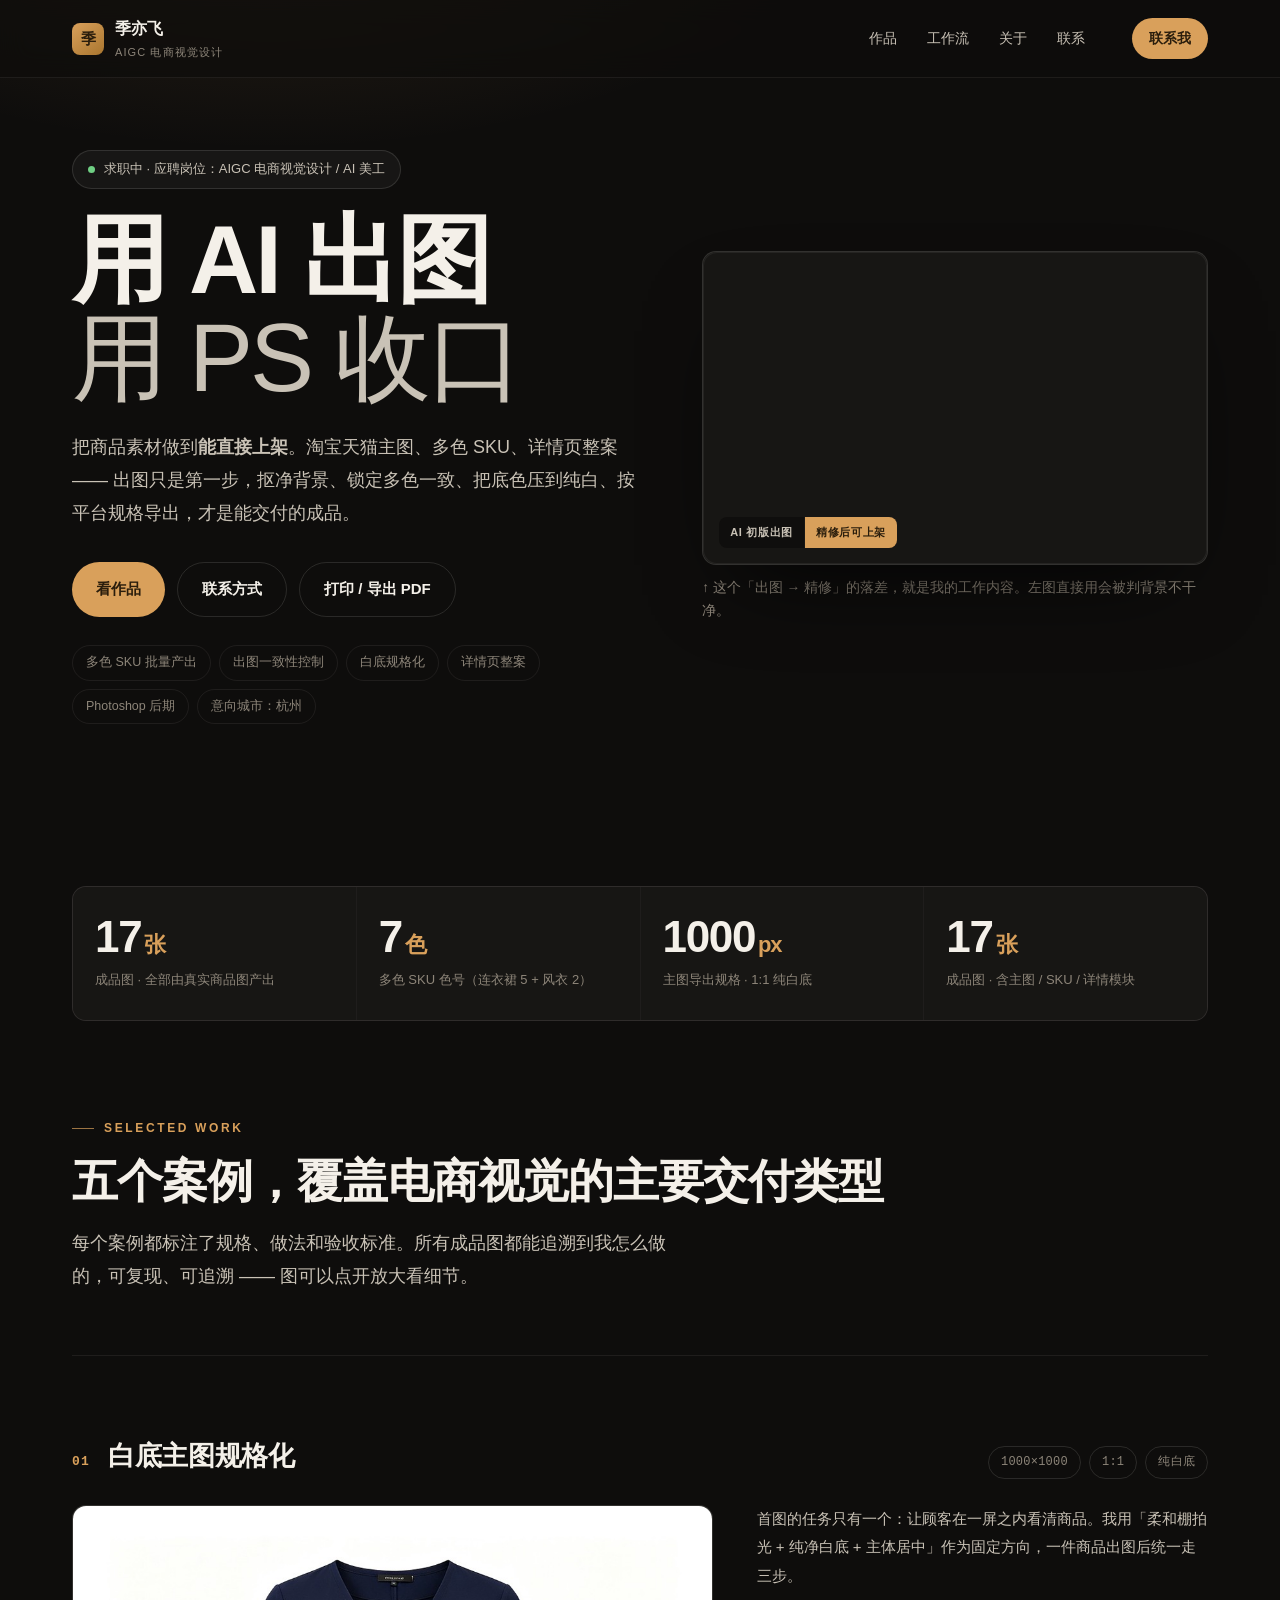
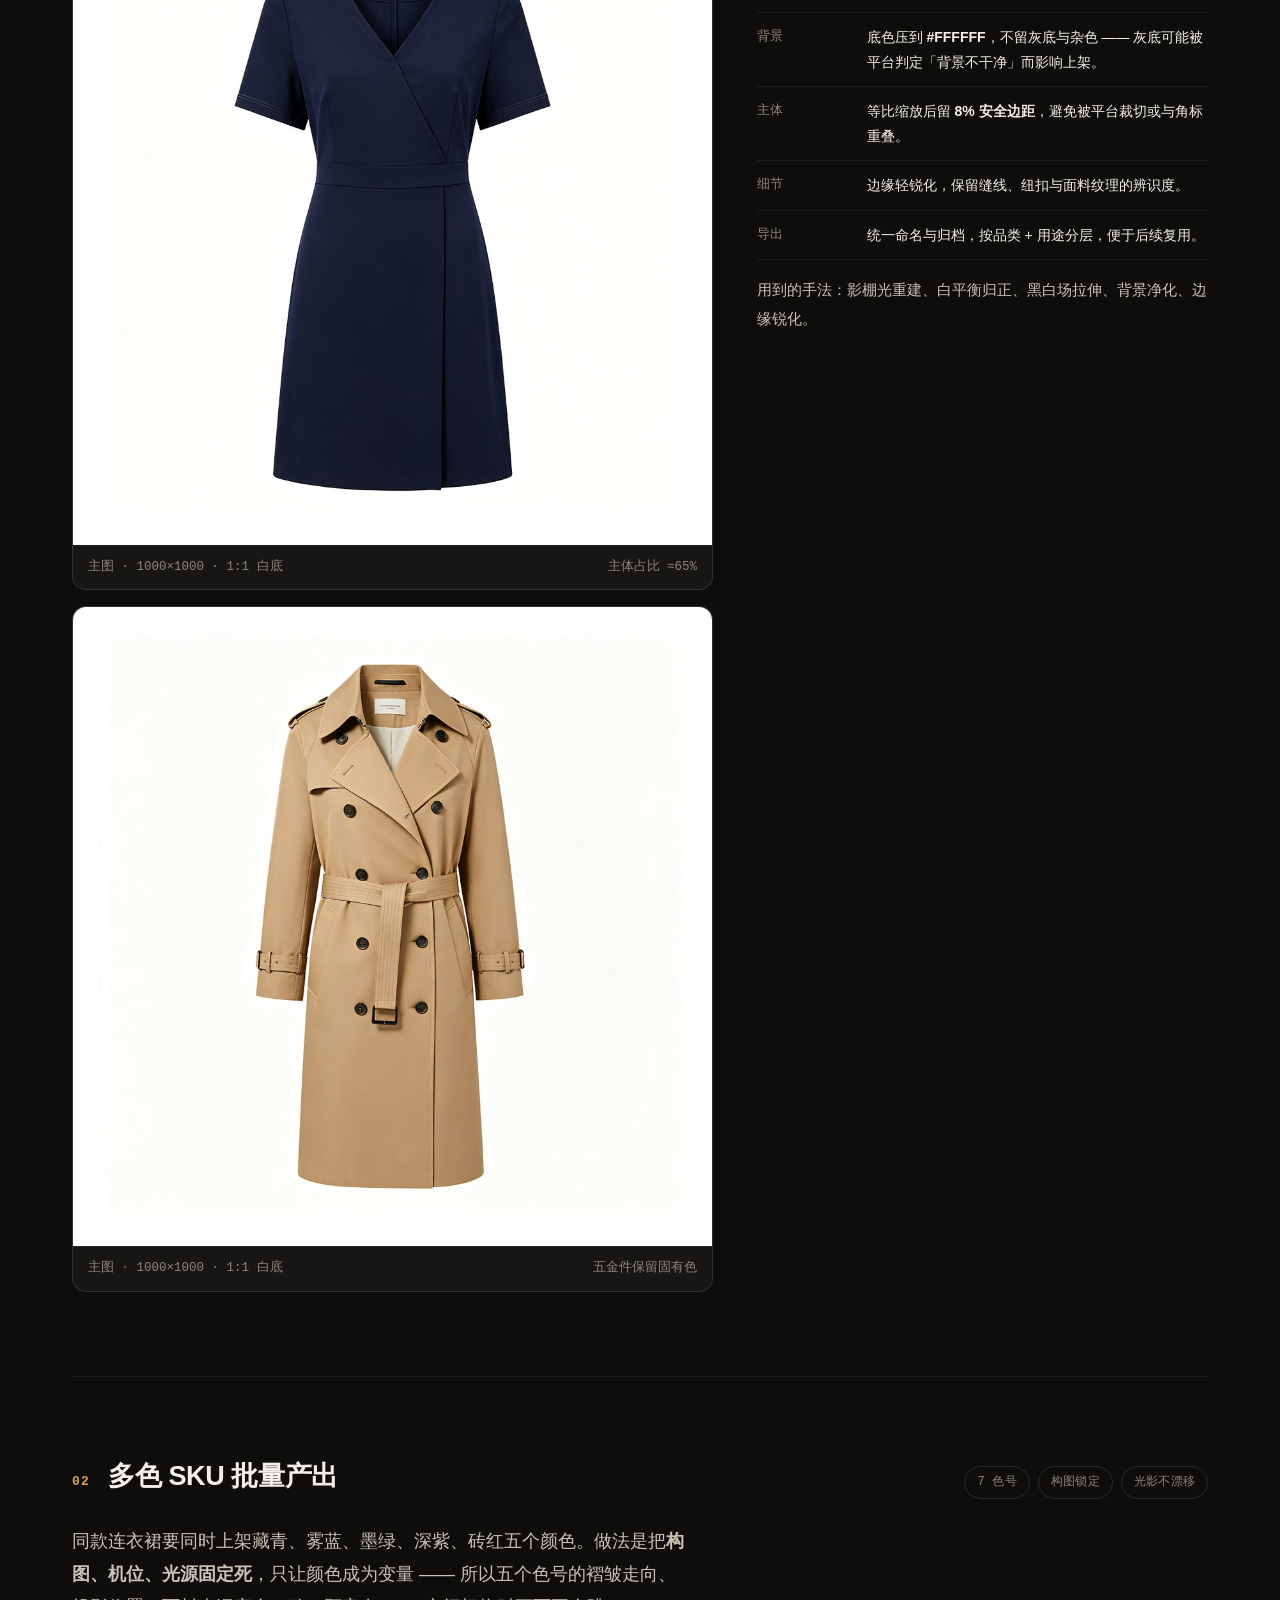
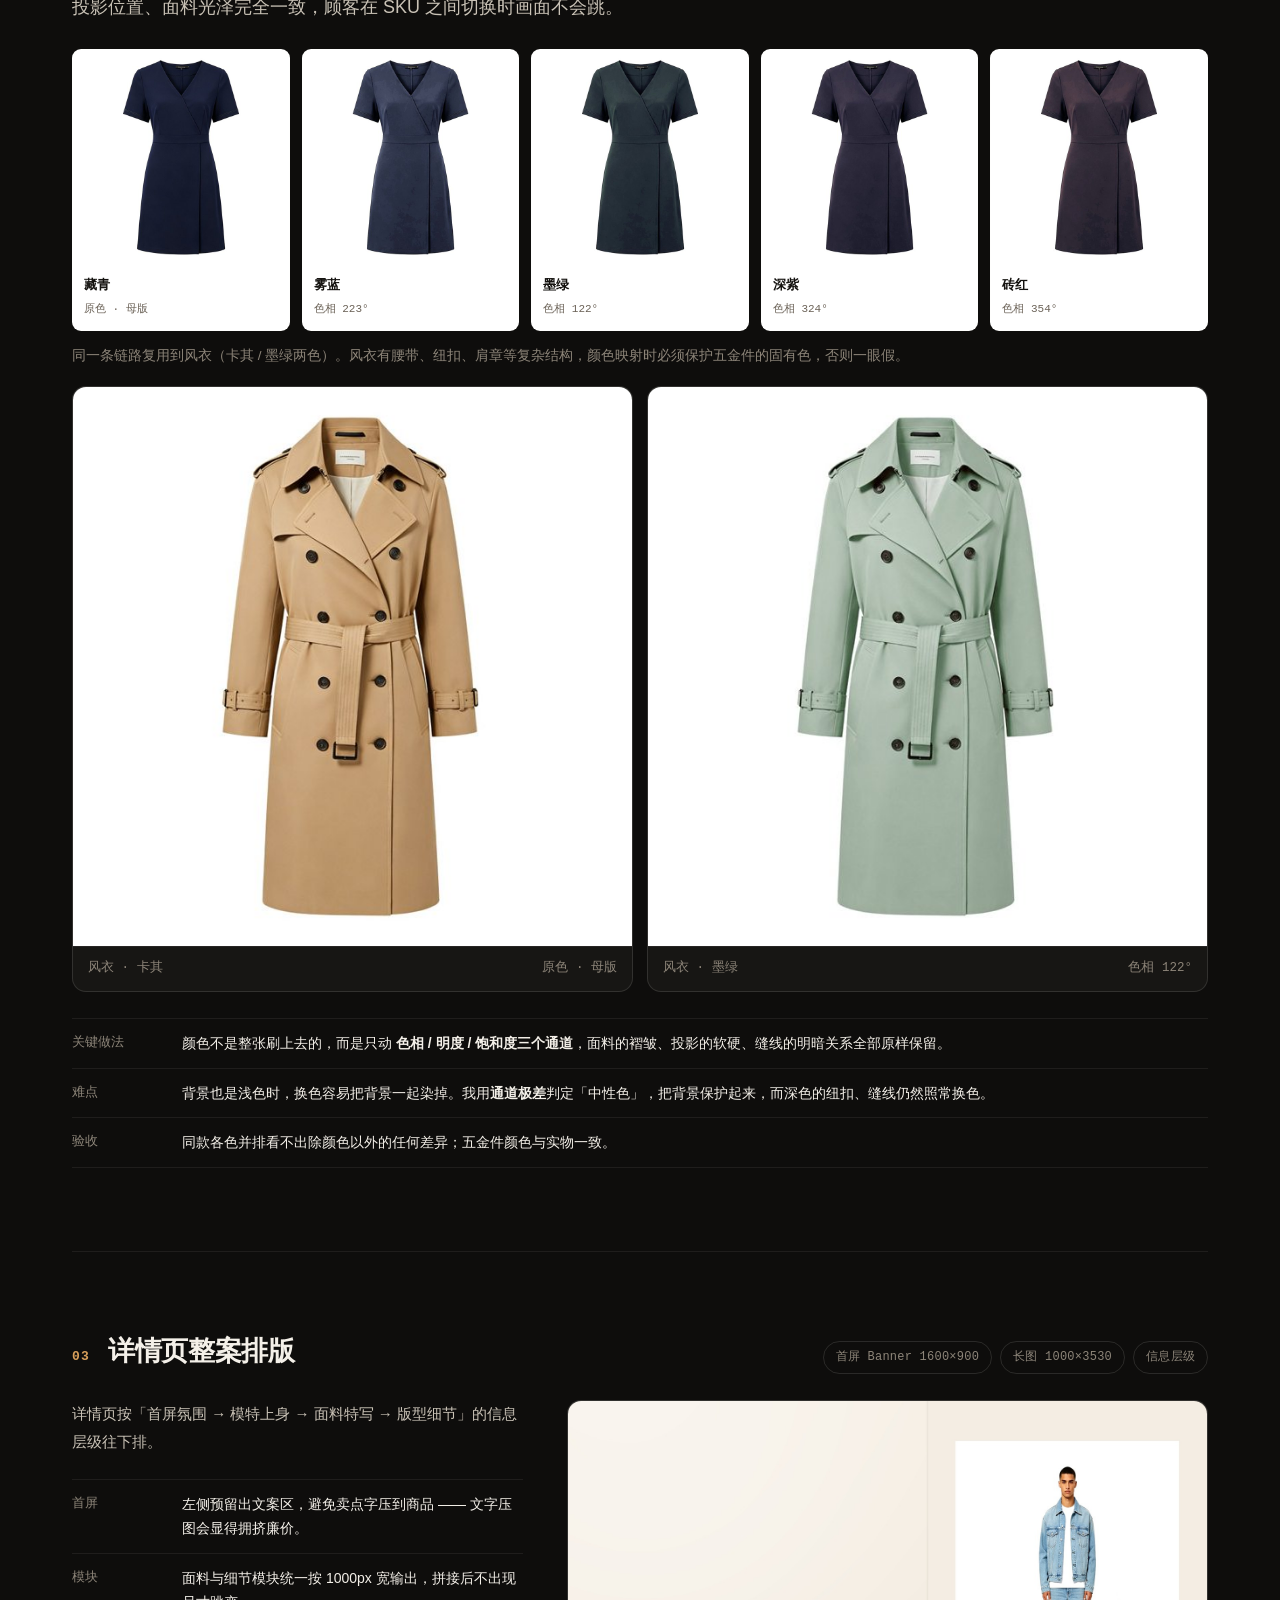
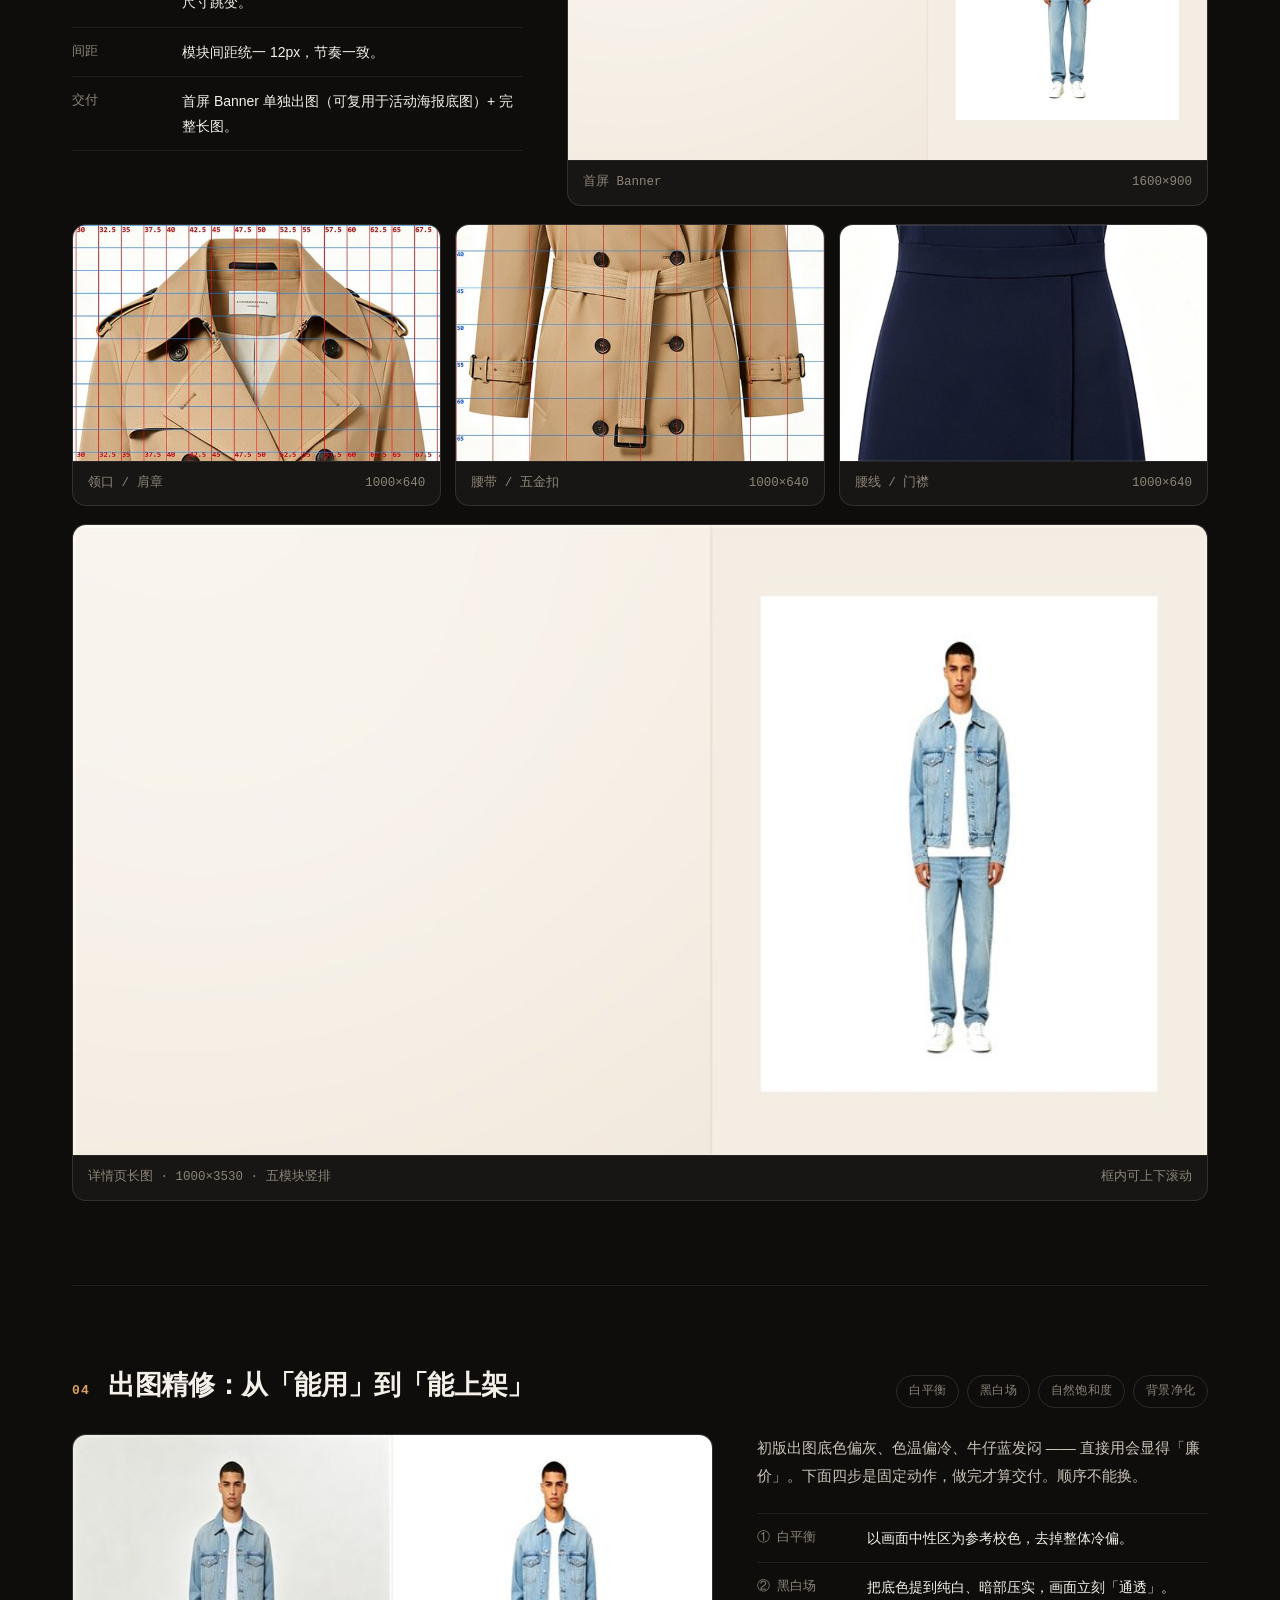
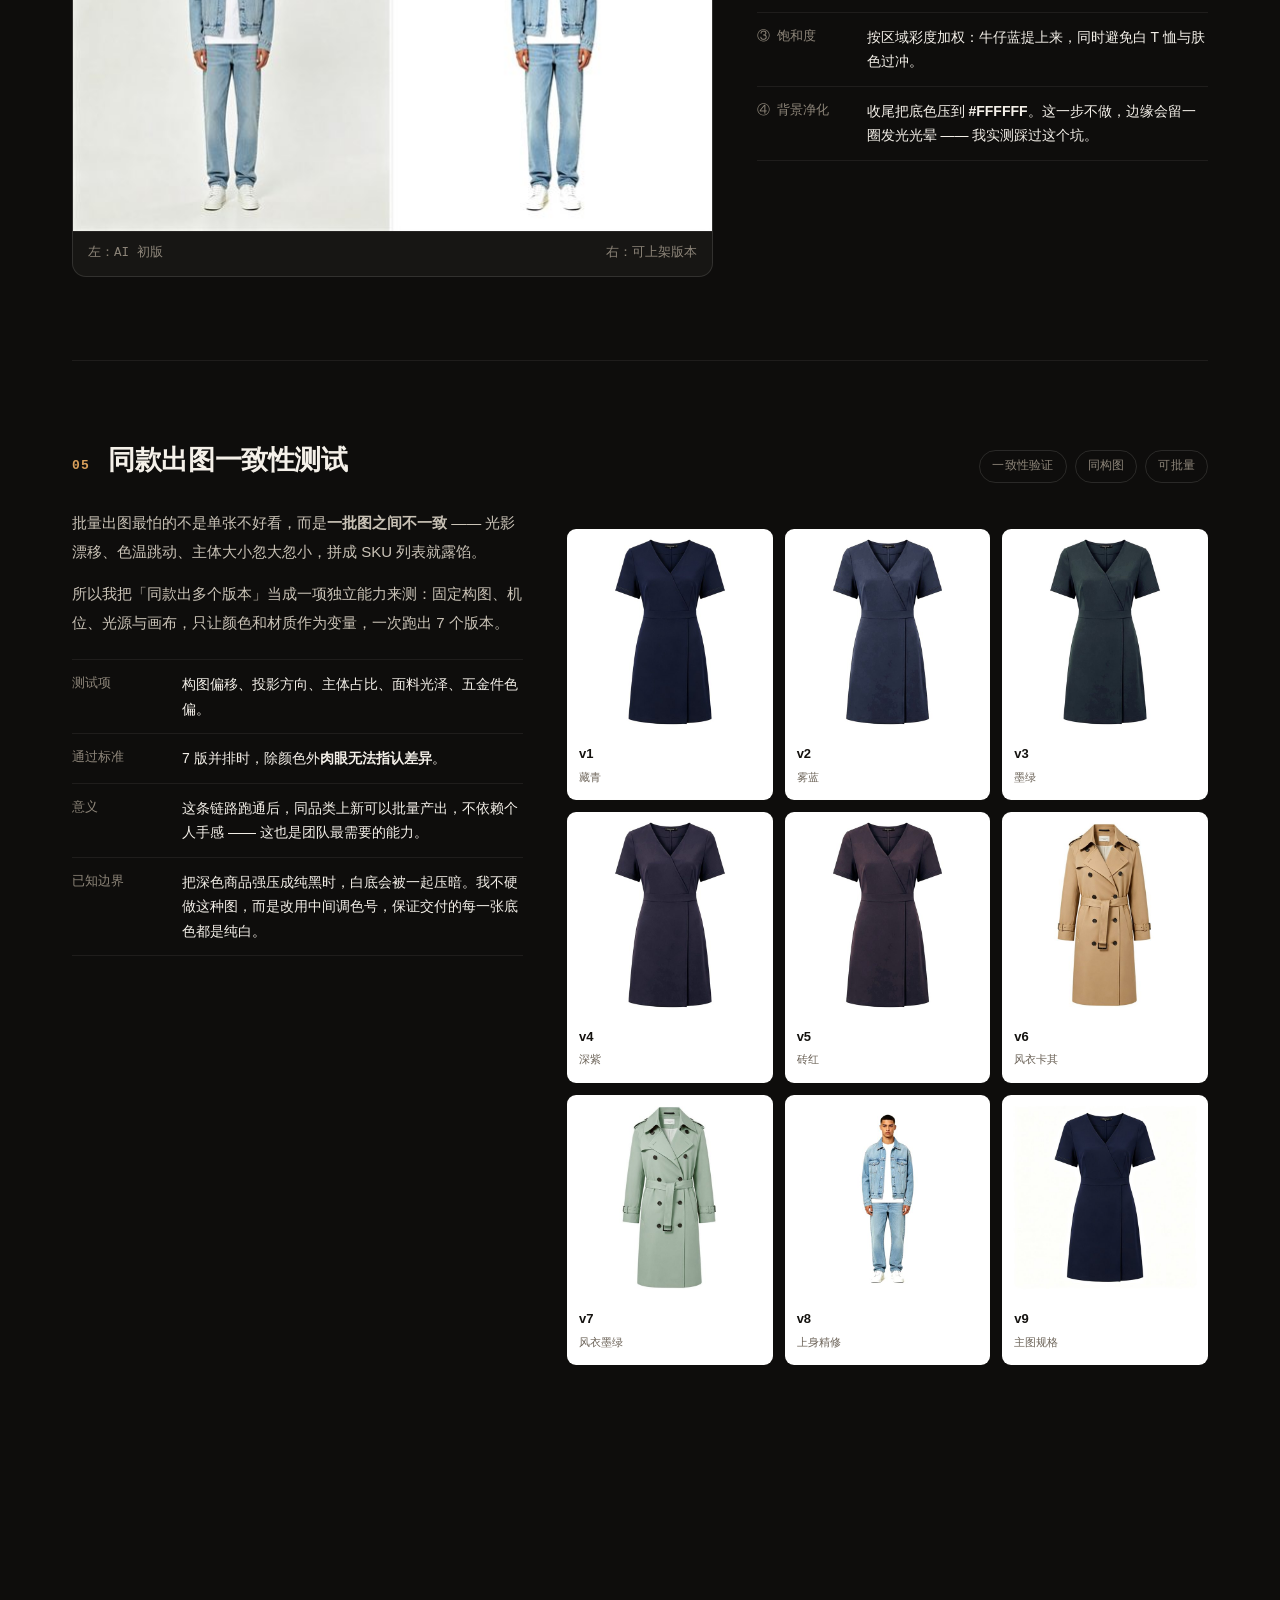
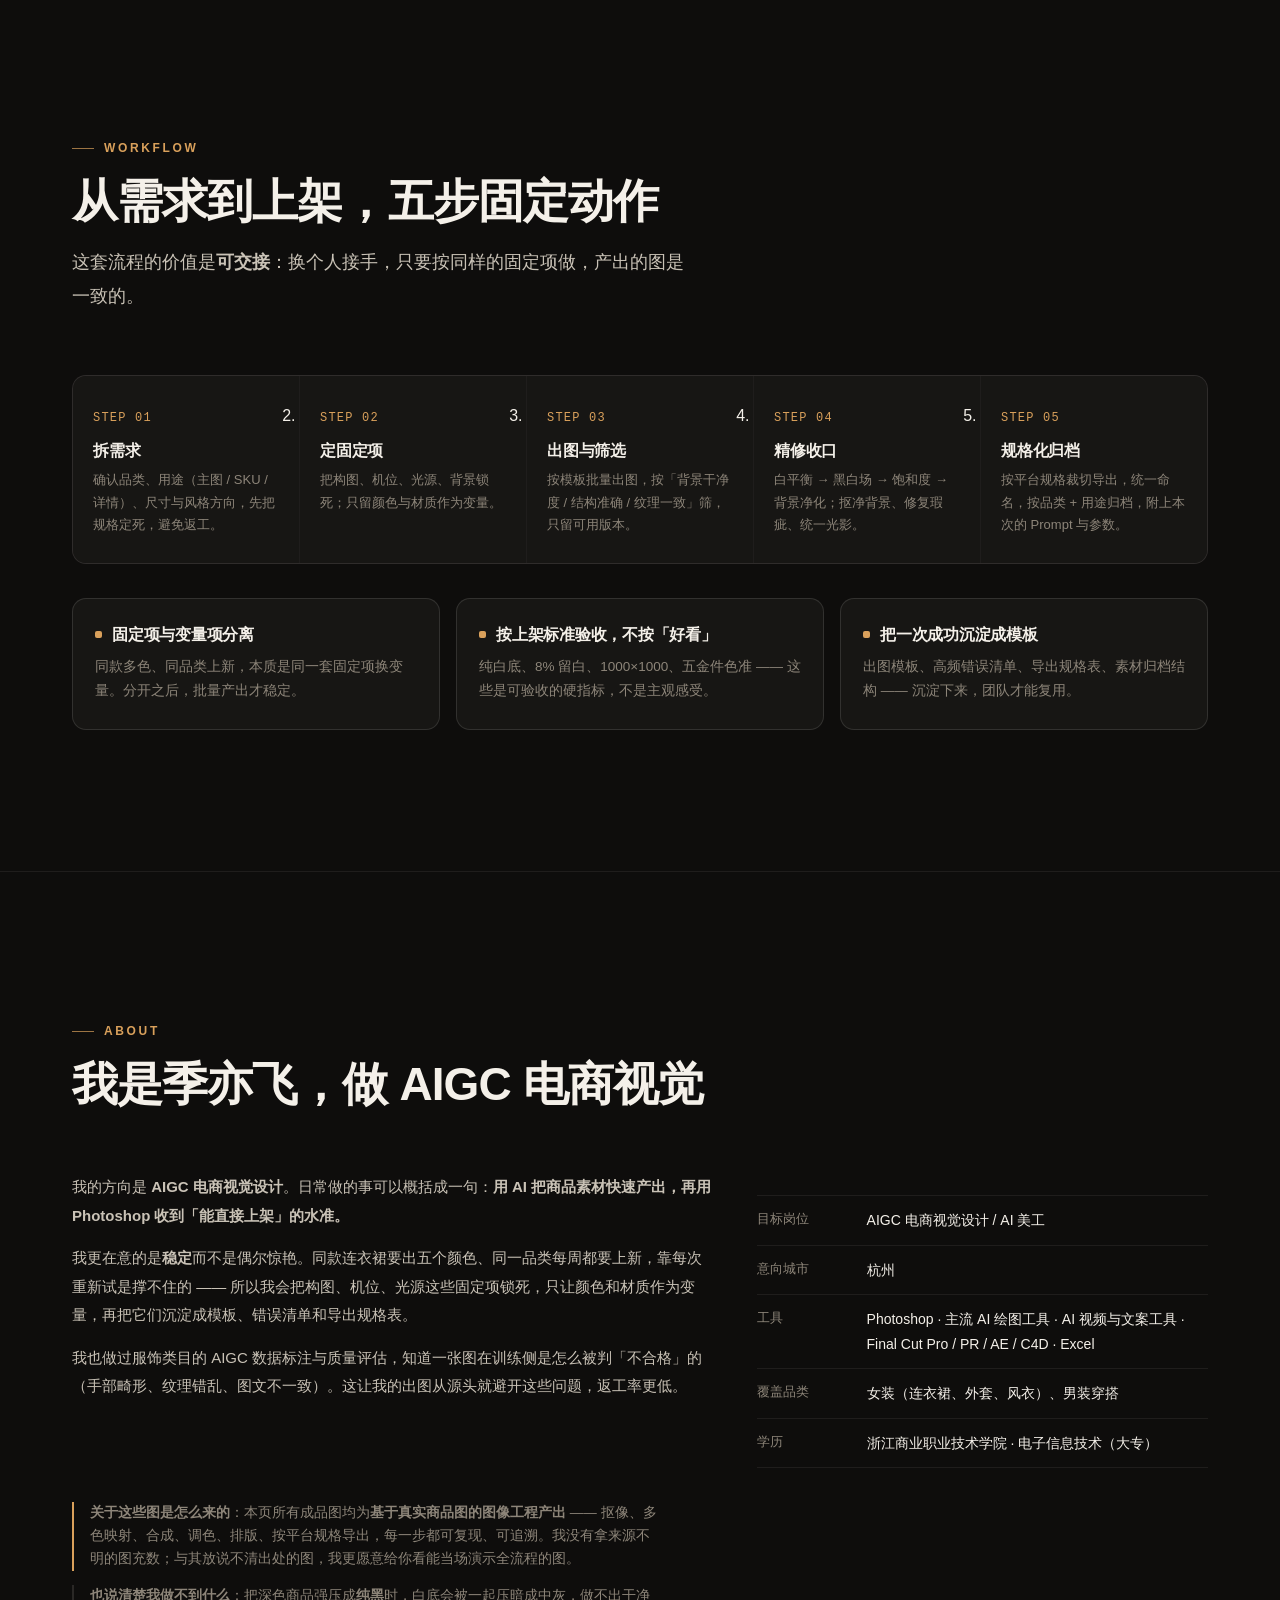
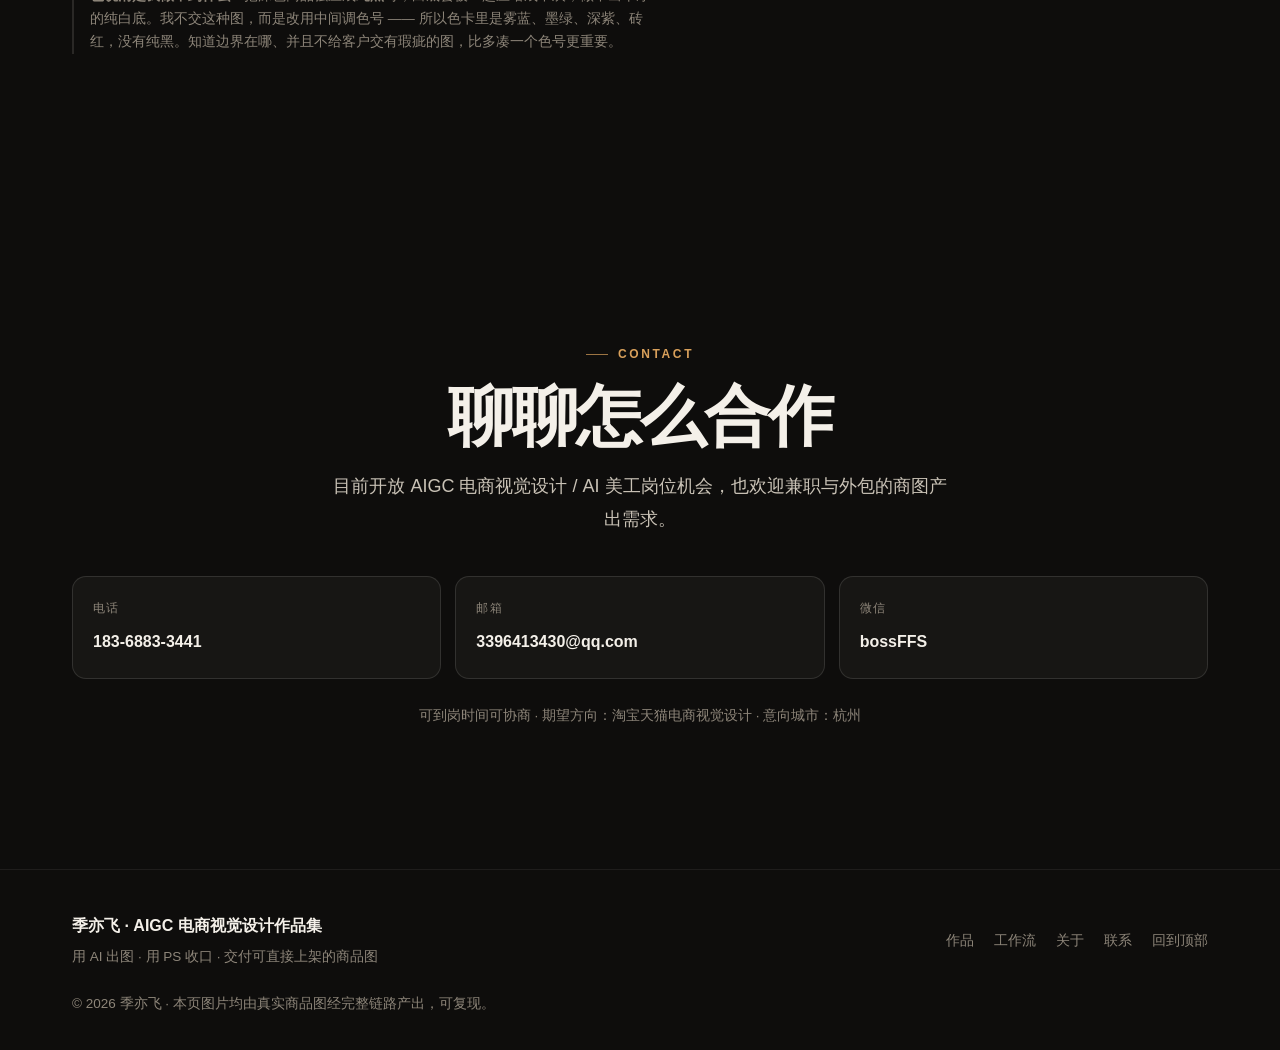
==== commit 73d85b06: "feat: ?? AIGC ?????????(????) - ?????????,?????? - ????:??????? / ?? SKU ???? / ????? / ???? / ?????" ====
--- a/index.html
+++ b/index.html
@@ -445,7 +445,10 @@
       </div>
 
       <p class="small reveal" style="margin-top:34px;border-left:2px solid var(--accent);padding-left:16px;max-width:78ch">
-        <b>关于这些图是怎么来的</b>：本页所有成品图均为<b>基于真实商品图的图像工程产出</b> —— 抠像、多色映射、合成、调色、排版、按平台规格导出，每一步都可复现、可追溯。我没有拿来源不明的图充数；与其放说不清出处的图，我更愿意给你看能当场演示全流程的图。AI 文生图能力我同样在推进，出图模板与方法论已经沉淀上表。
+        <b>关于这些图是怎么来的</b>：本页所有成品图均为<b>基于真实商品图的图像工程产出</b> —— 抠像、多色映射、合成、调色、排版、按平台规格导出，每一步都可复现、可追溯。我没有拿来源不明的图充数；与其放说不清出处的图，我更愿意给你看能当场演示全流程的图。
+      </p>
+      <p class="small reveal" style="margin-top:14px;border-left:2px solid var(--line);padding-left:16px;max-width:78ch">
+        <b>也说清楚我做不到什么</b>：把深色商品强压成<b>纯黑</b>时，白底会被一起压暗成中灰，做不出干净的纯白底。我不交这种图，而是改用中间调色号 —— 所以色卡里是雾蓝、墨绿、深紫、砖红，没有纯黑。知道边界在哪、并且不给客户交有瑕疵的图，比多凑一个色号更重要。
       </p>
     </div>
   </section>
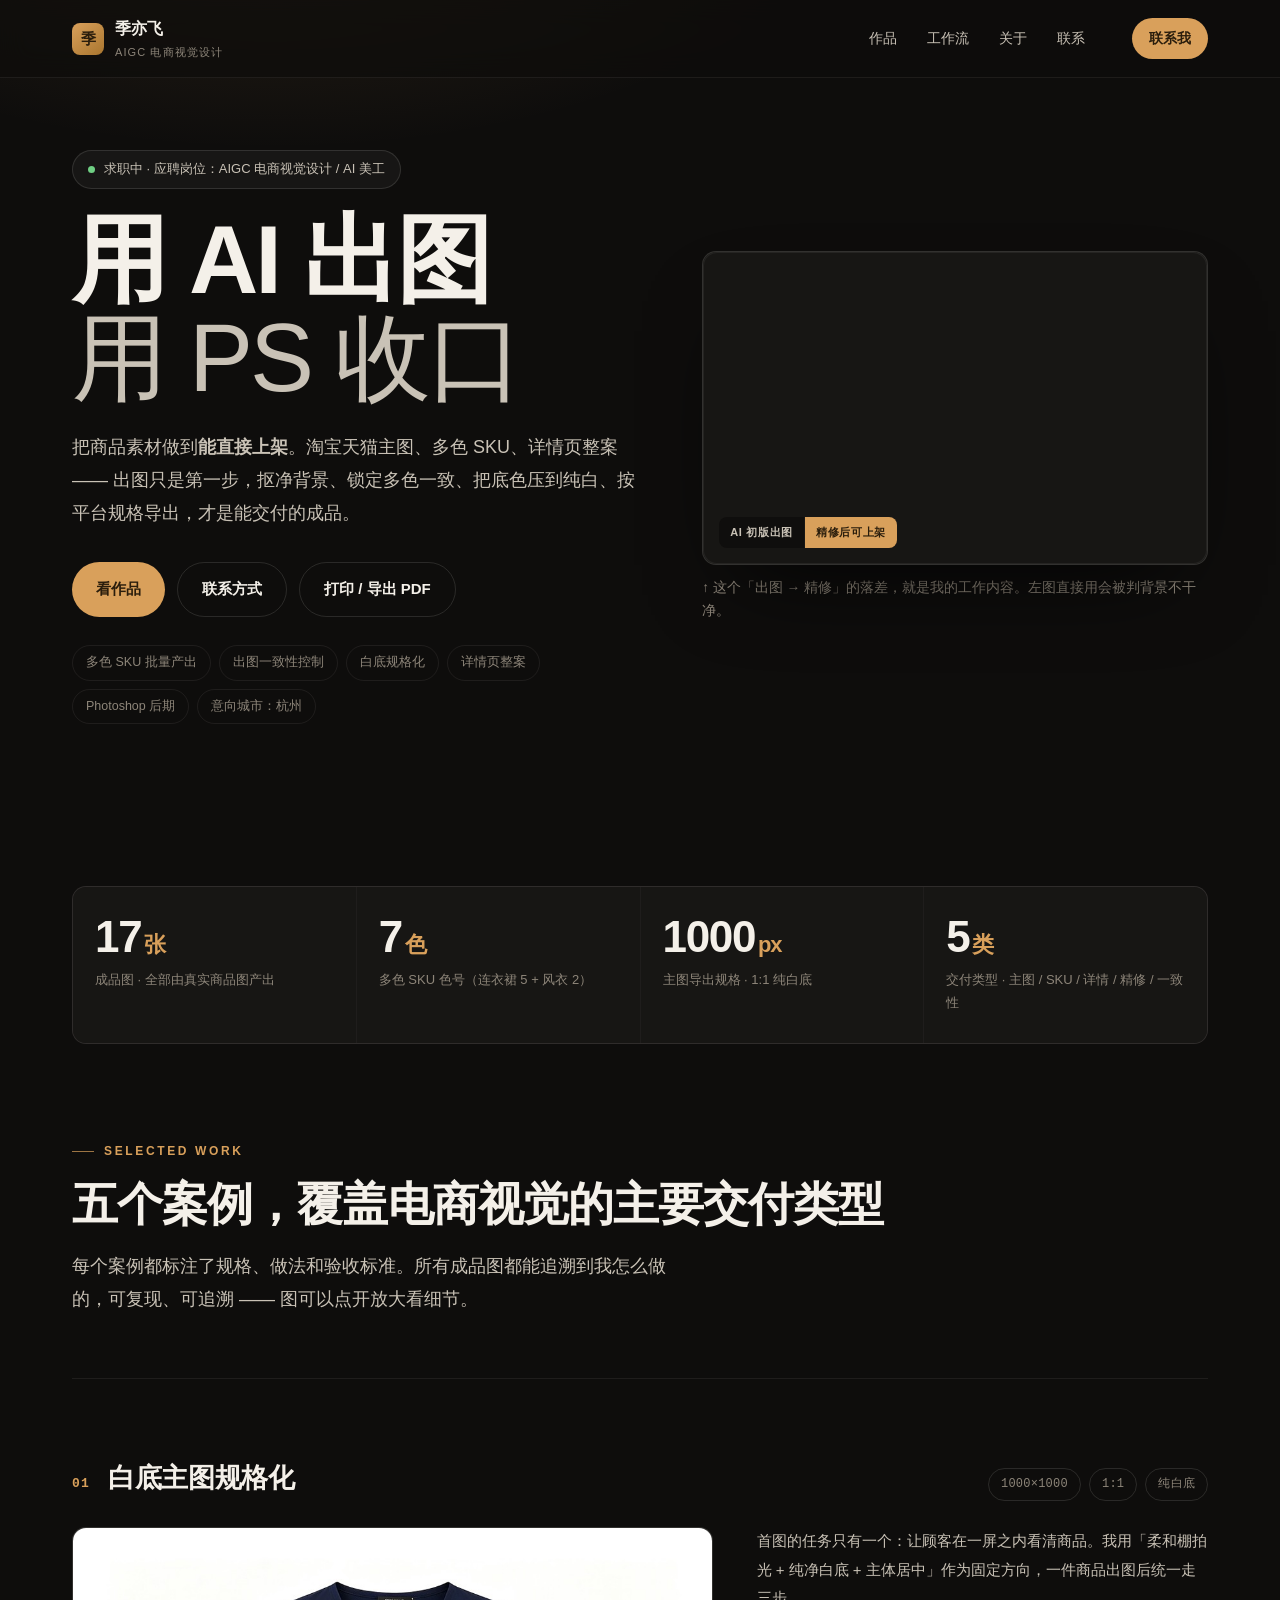
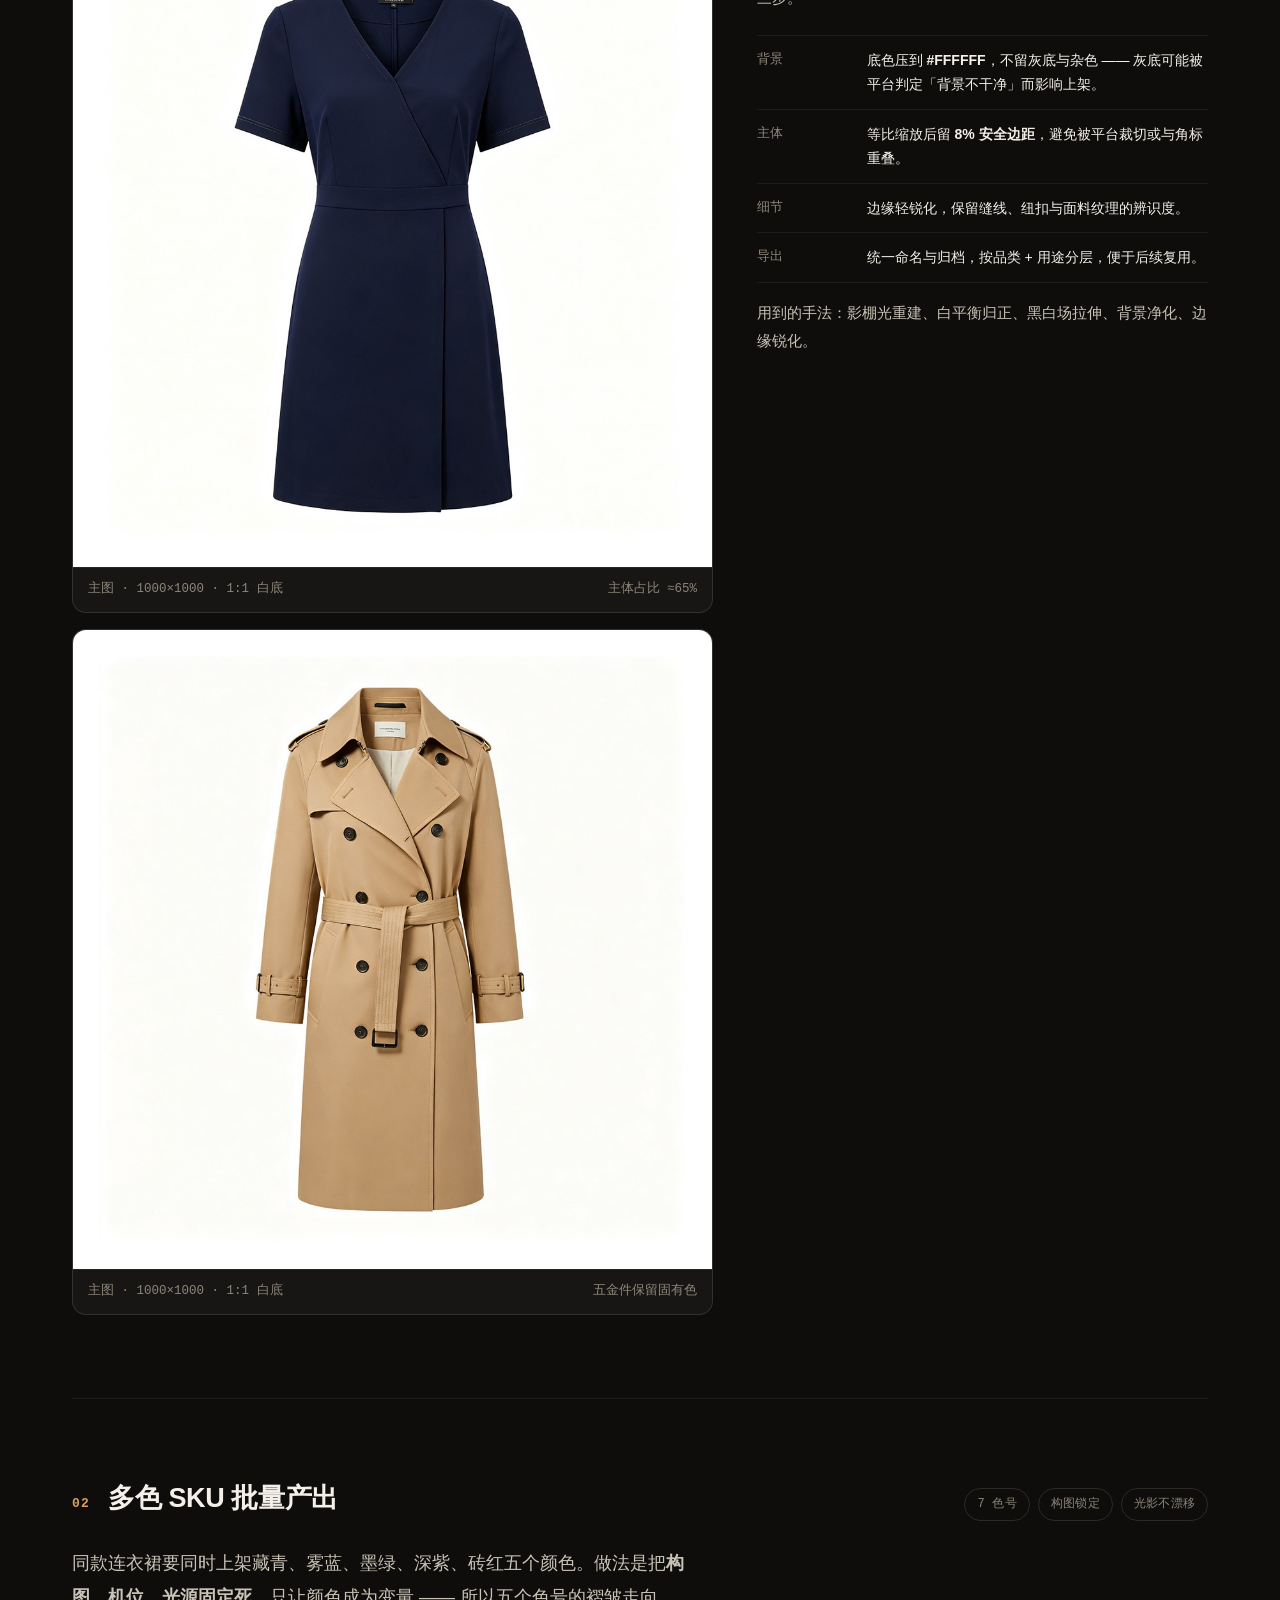
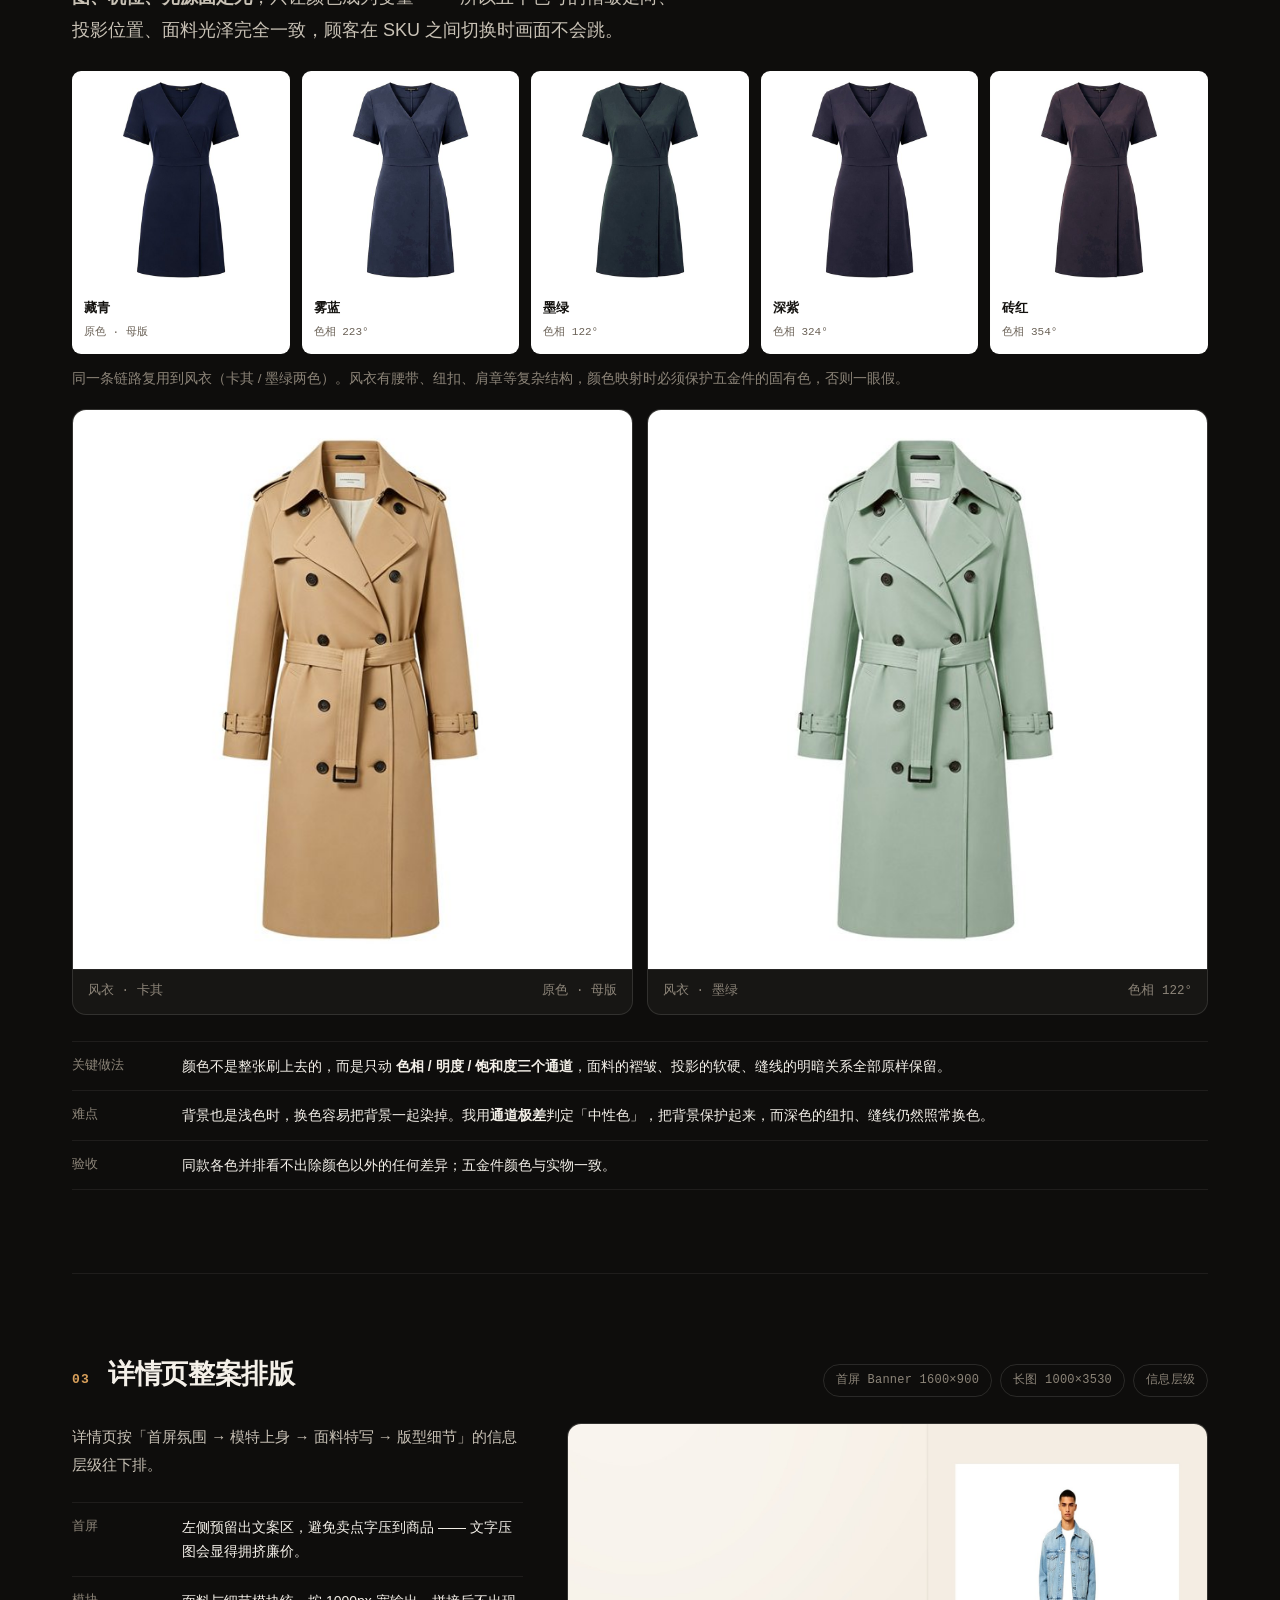
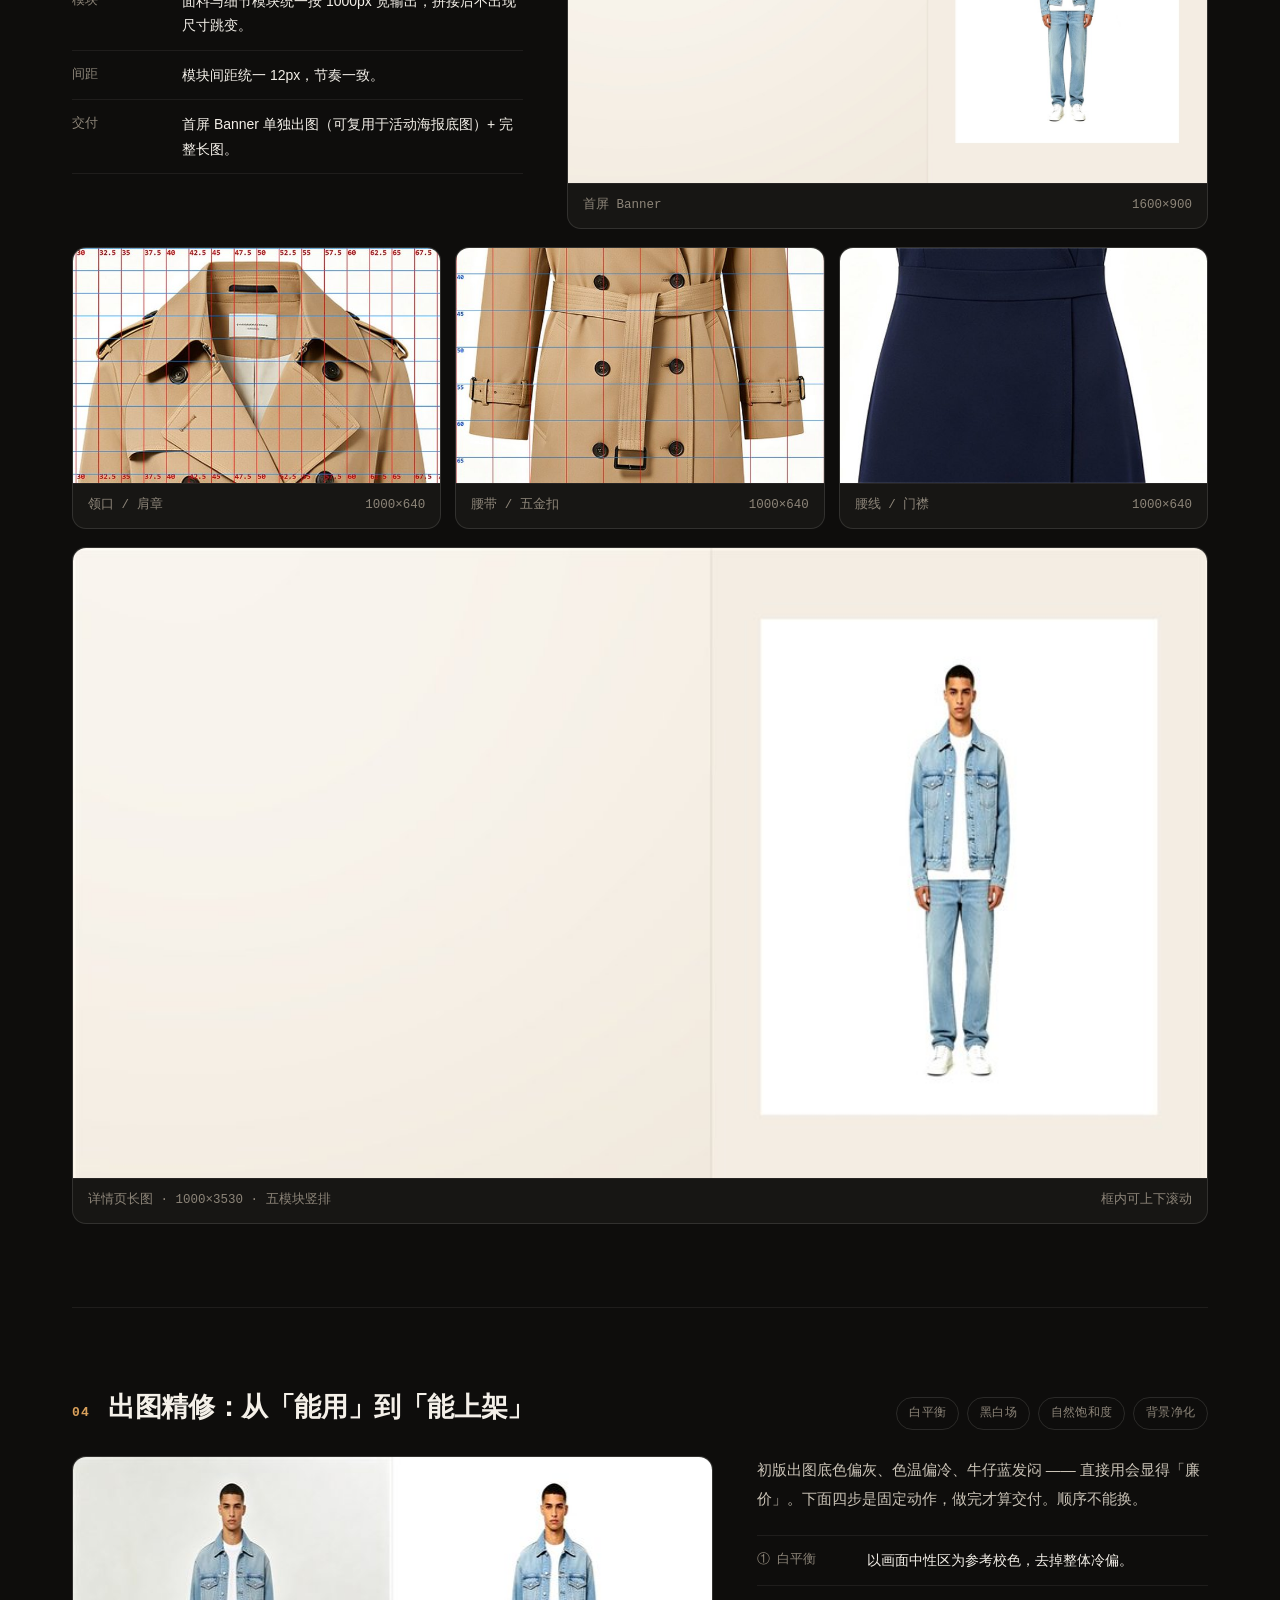
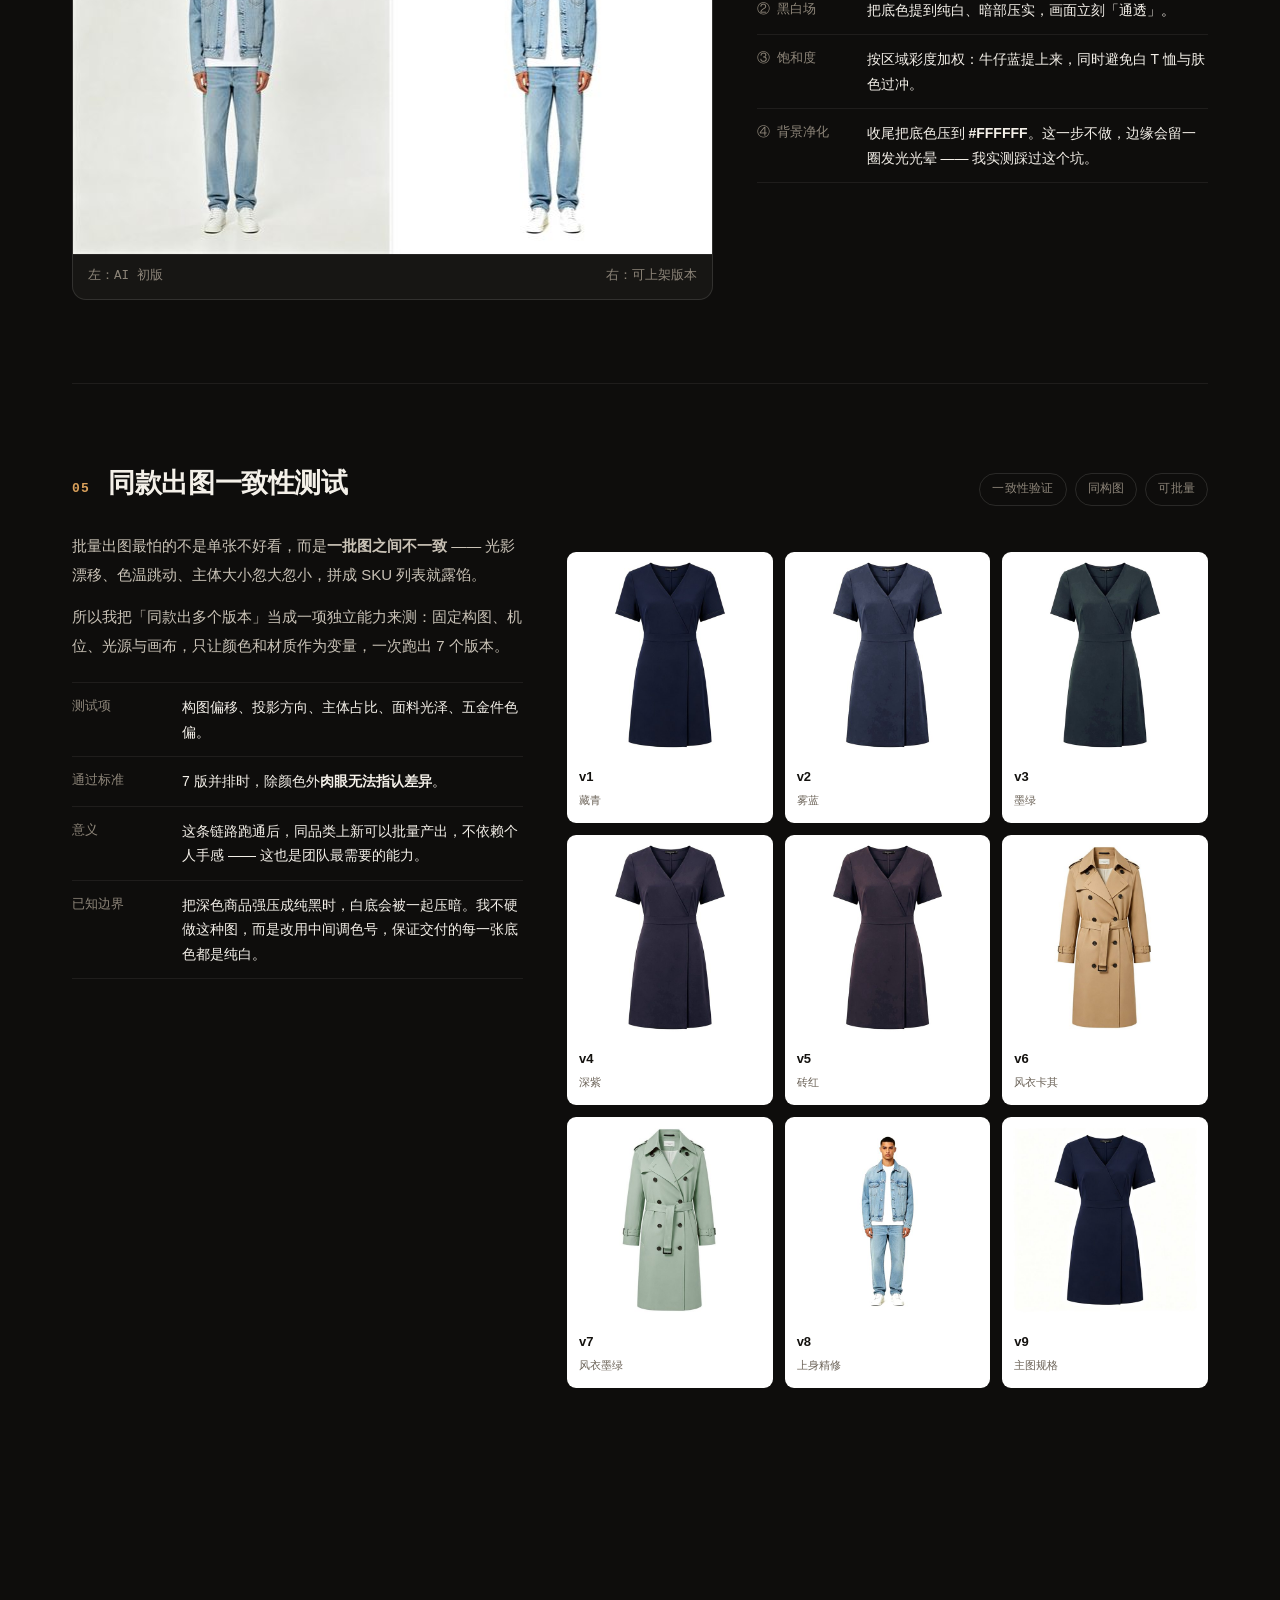
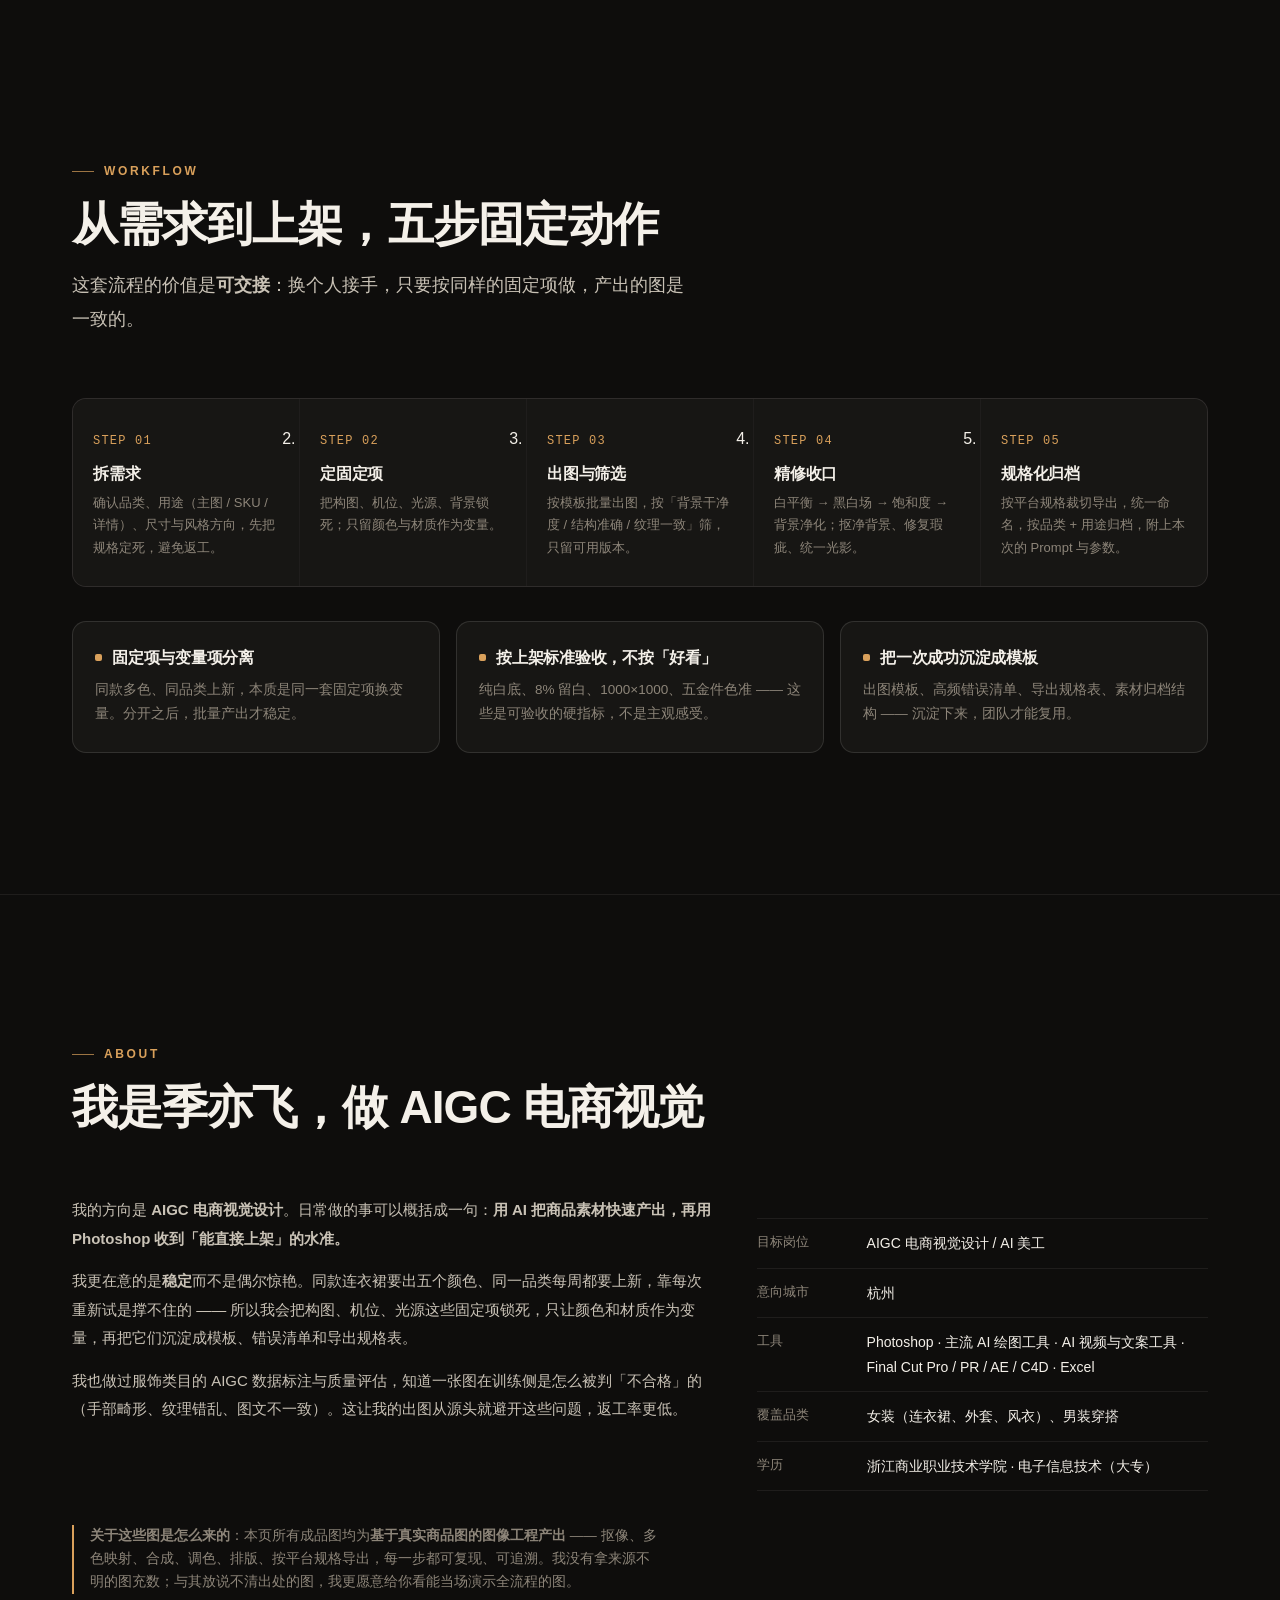
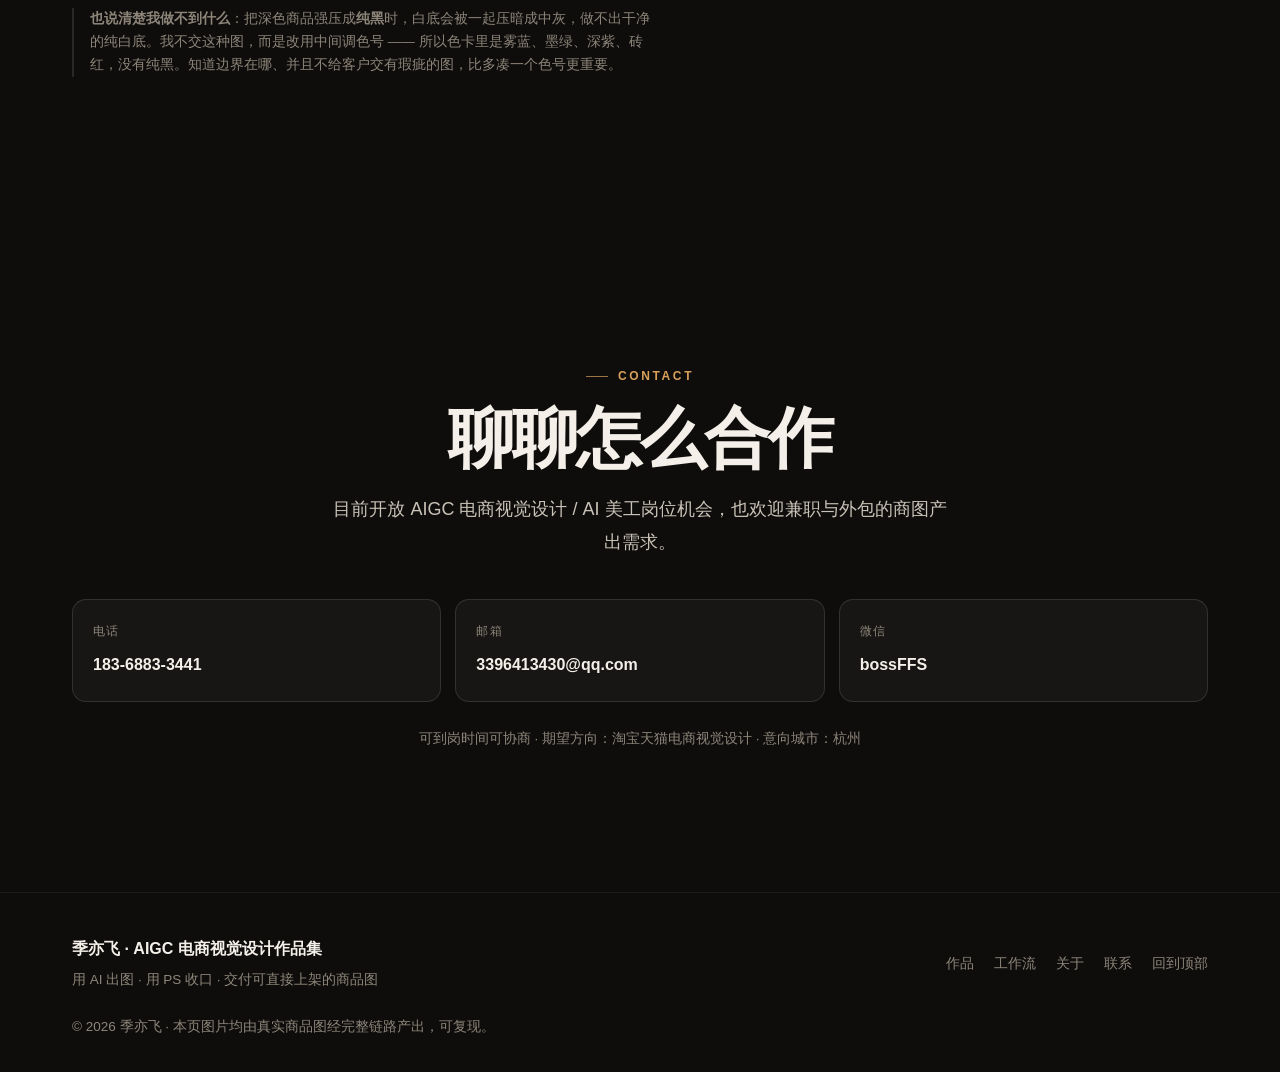
==== commit c4cc8a58: "feat: ?? AIGC ?????????(????) - ?????????,?????? - ????:??????? / ?? SKU ???? / ????? / ???? / ?????" ====
--- a/index.html
+++ b/index.html
@@ -123,7 +123,7 @@
         <li><b>17<i>张</i></b><span>成品图 · 全部由真实商品图产出</span></li>
         <li><b>7<i>色</i></b><span>多色 SKU 色号（连衣裙 5 + 风衣 2）</span></li>
         <li><b>1000<i>px</i></b><span>主图导出规格 · 1:1 纯白底</span></li>
-        <li><b>17<i>张</i></b><span>成品图 · 含主图 / SKU / 详情模块</span></li>
+        <li><b>5<i>类</i></b><span>交付类型 · 主图 / SKU / 详情 / 精修 / 一致性</span></li>
       </ul>
     </div>
   </section>
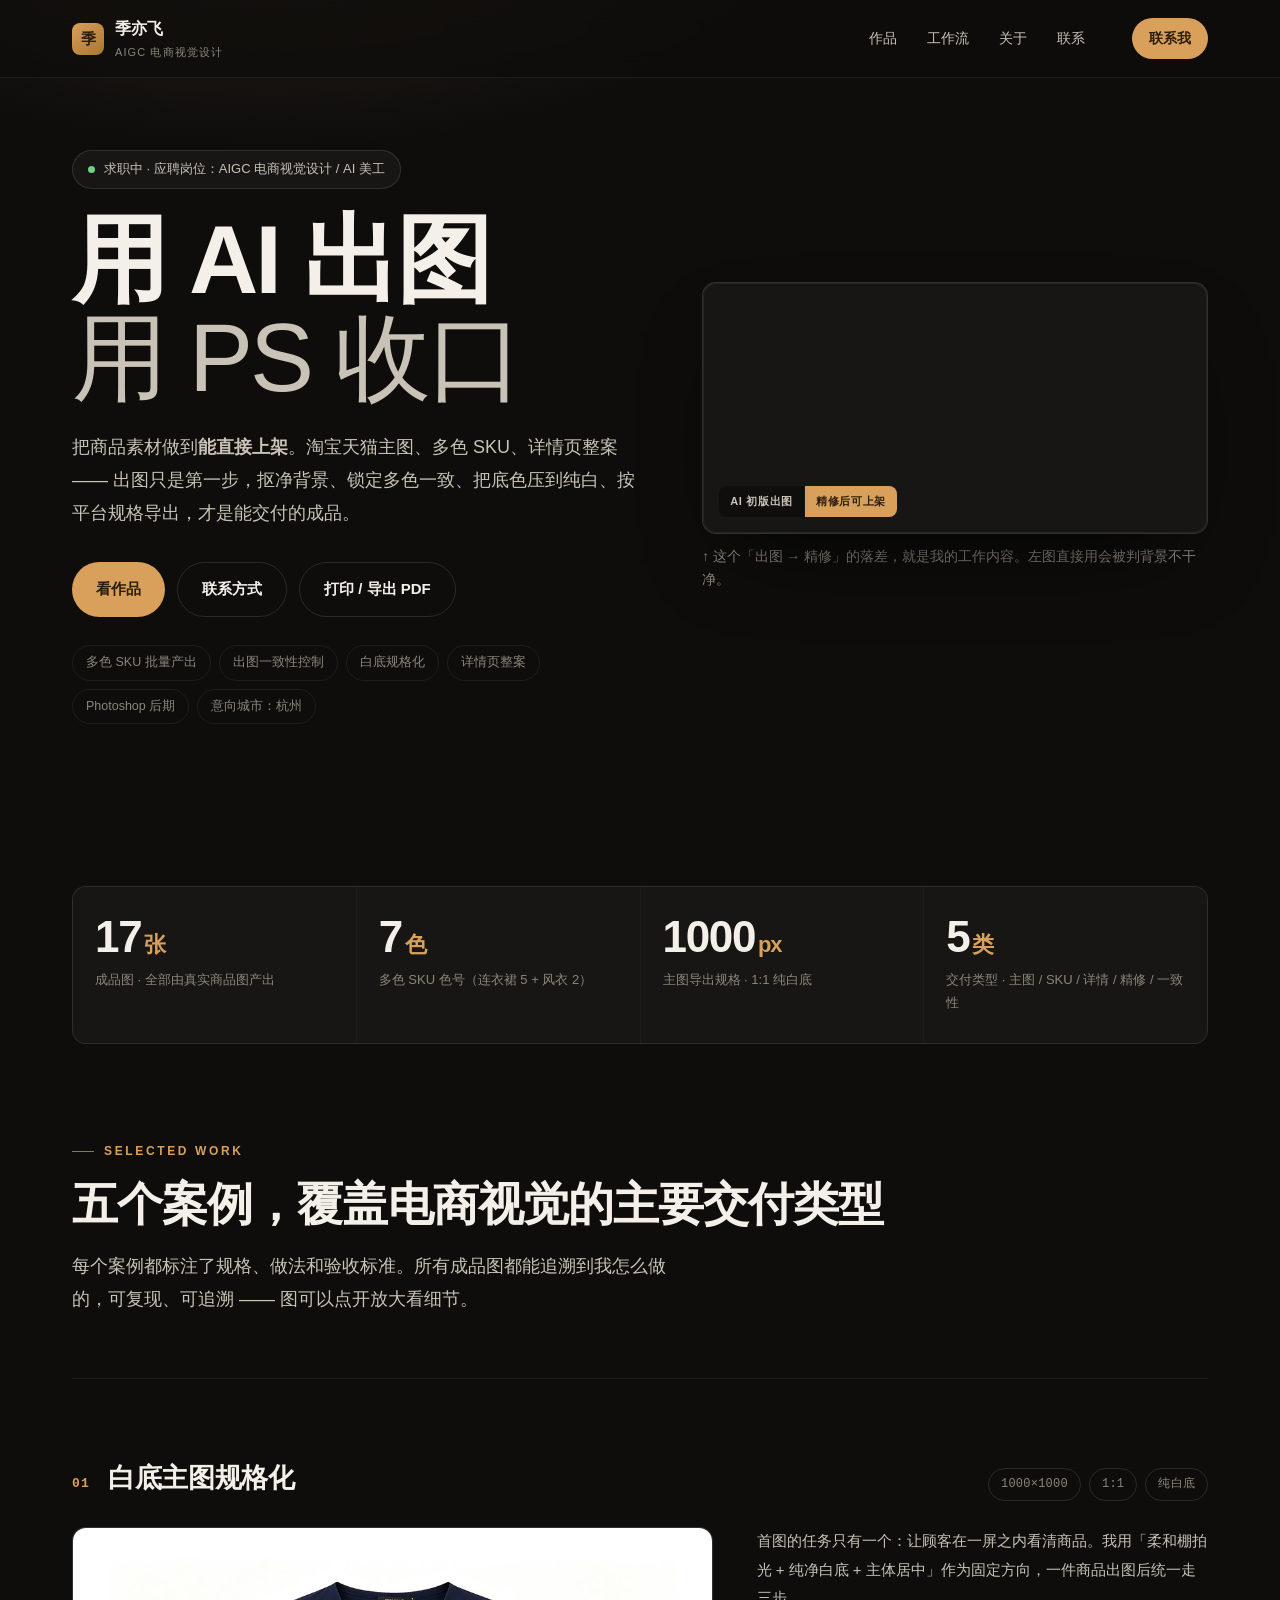
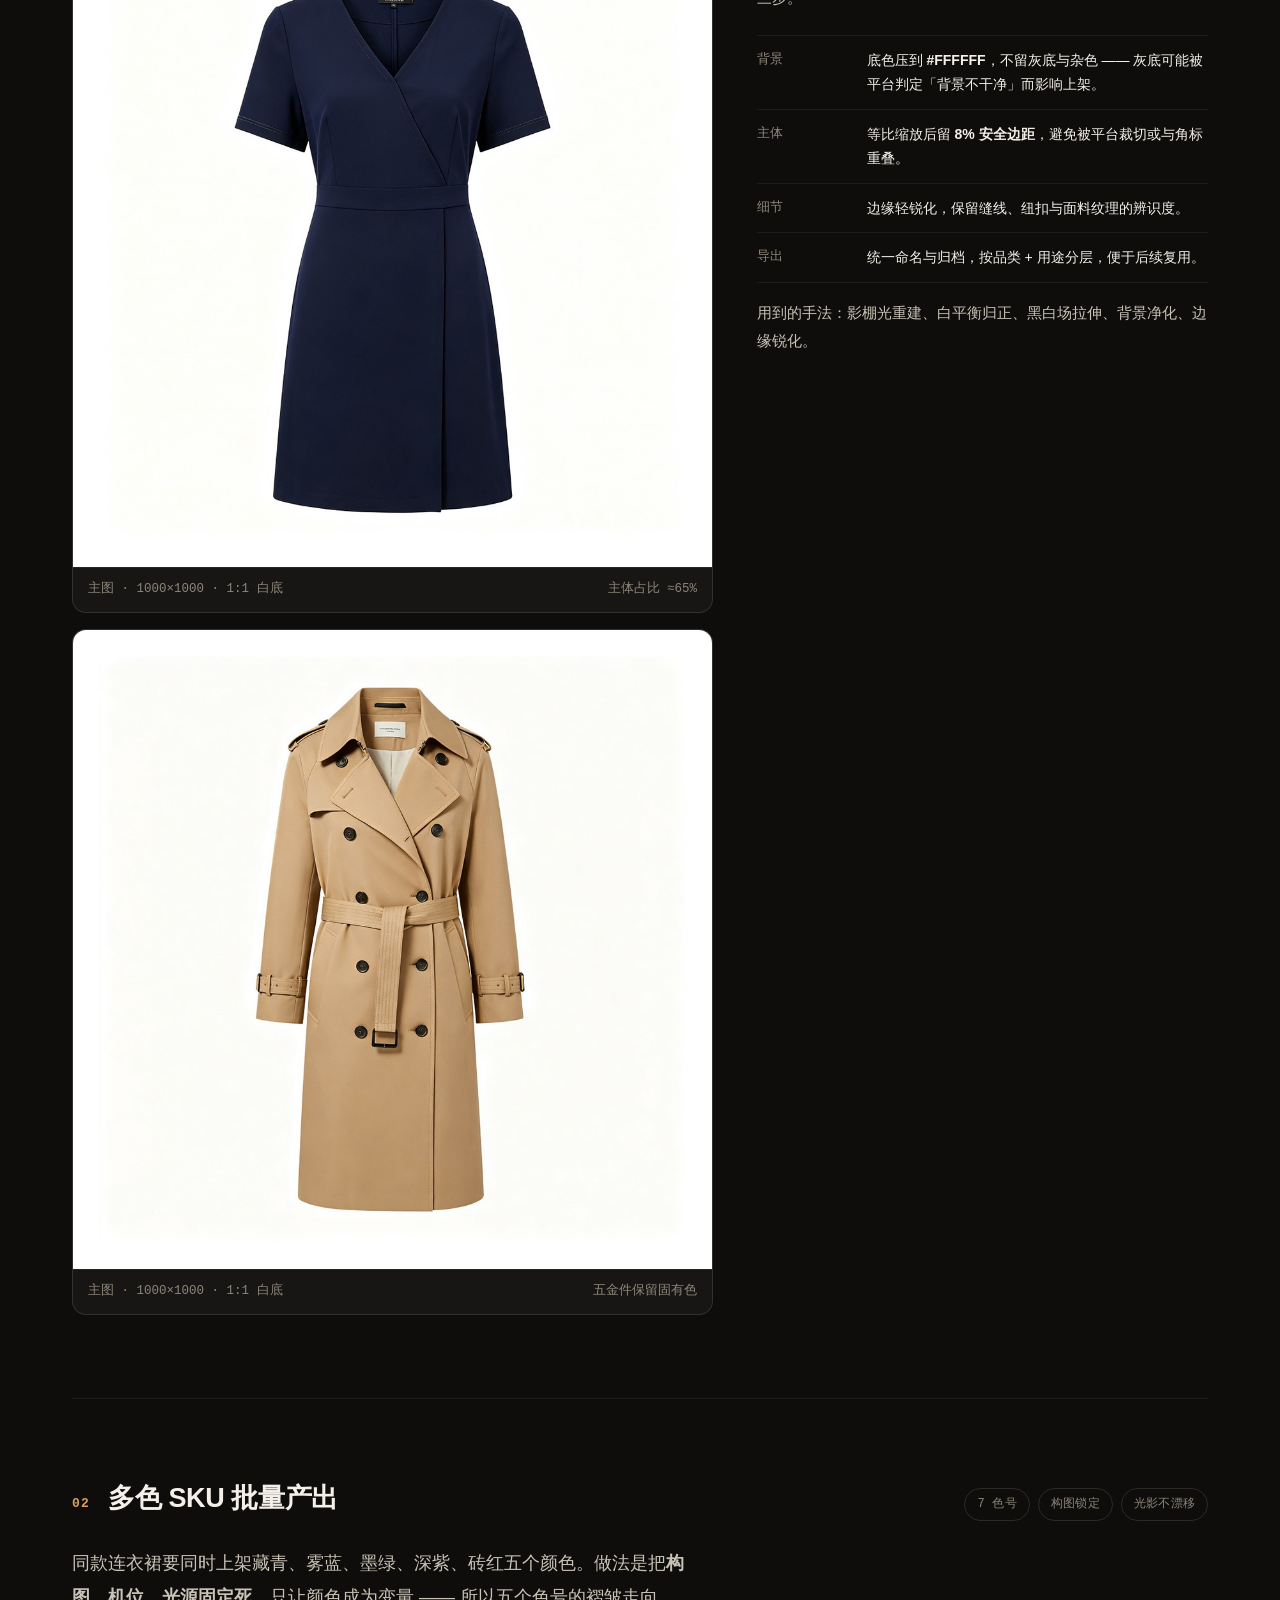
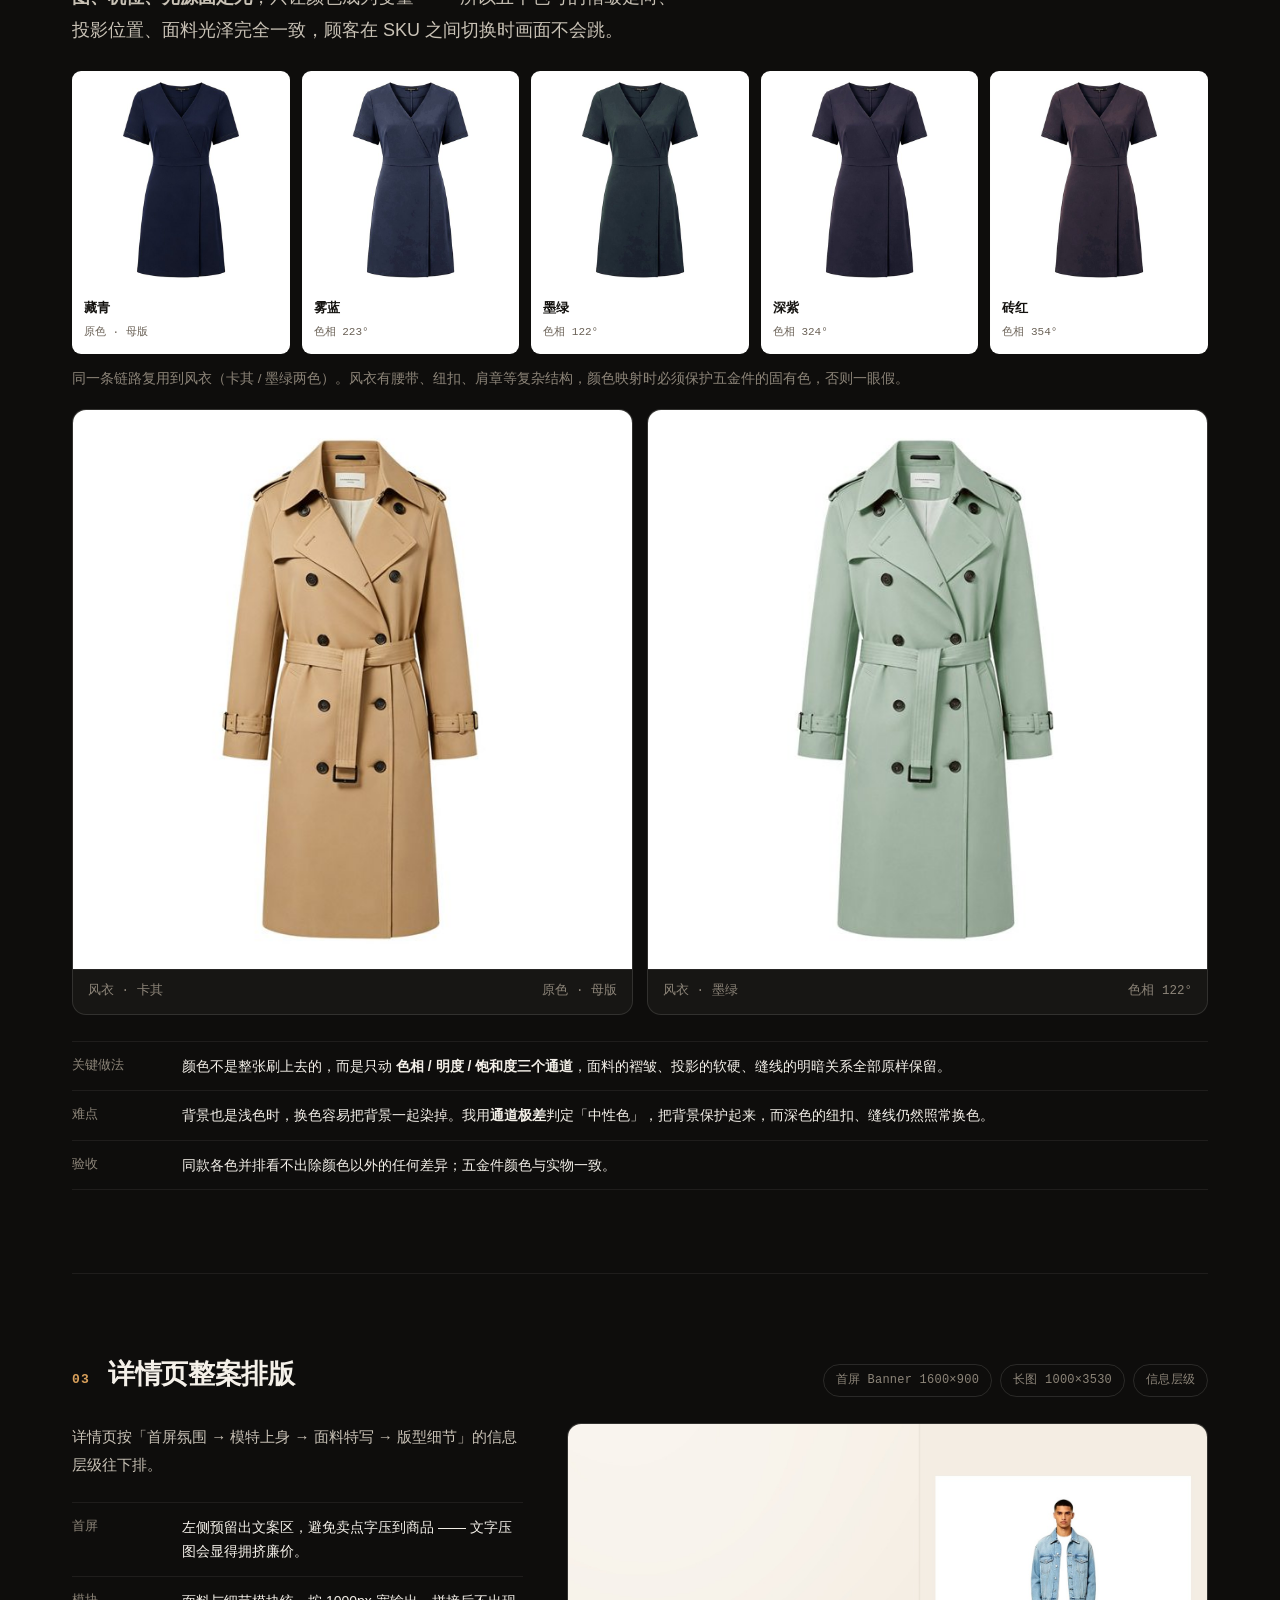
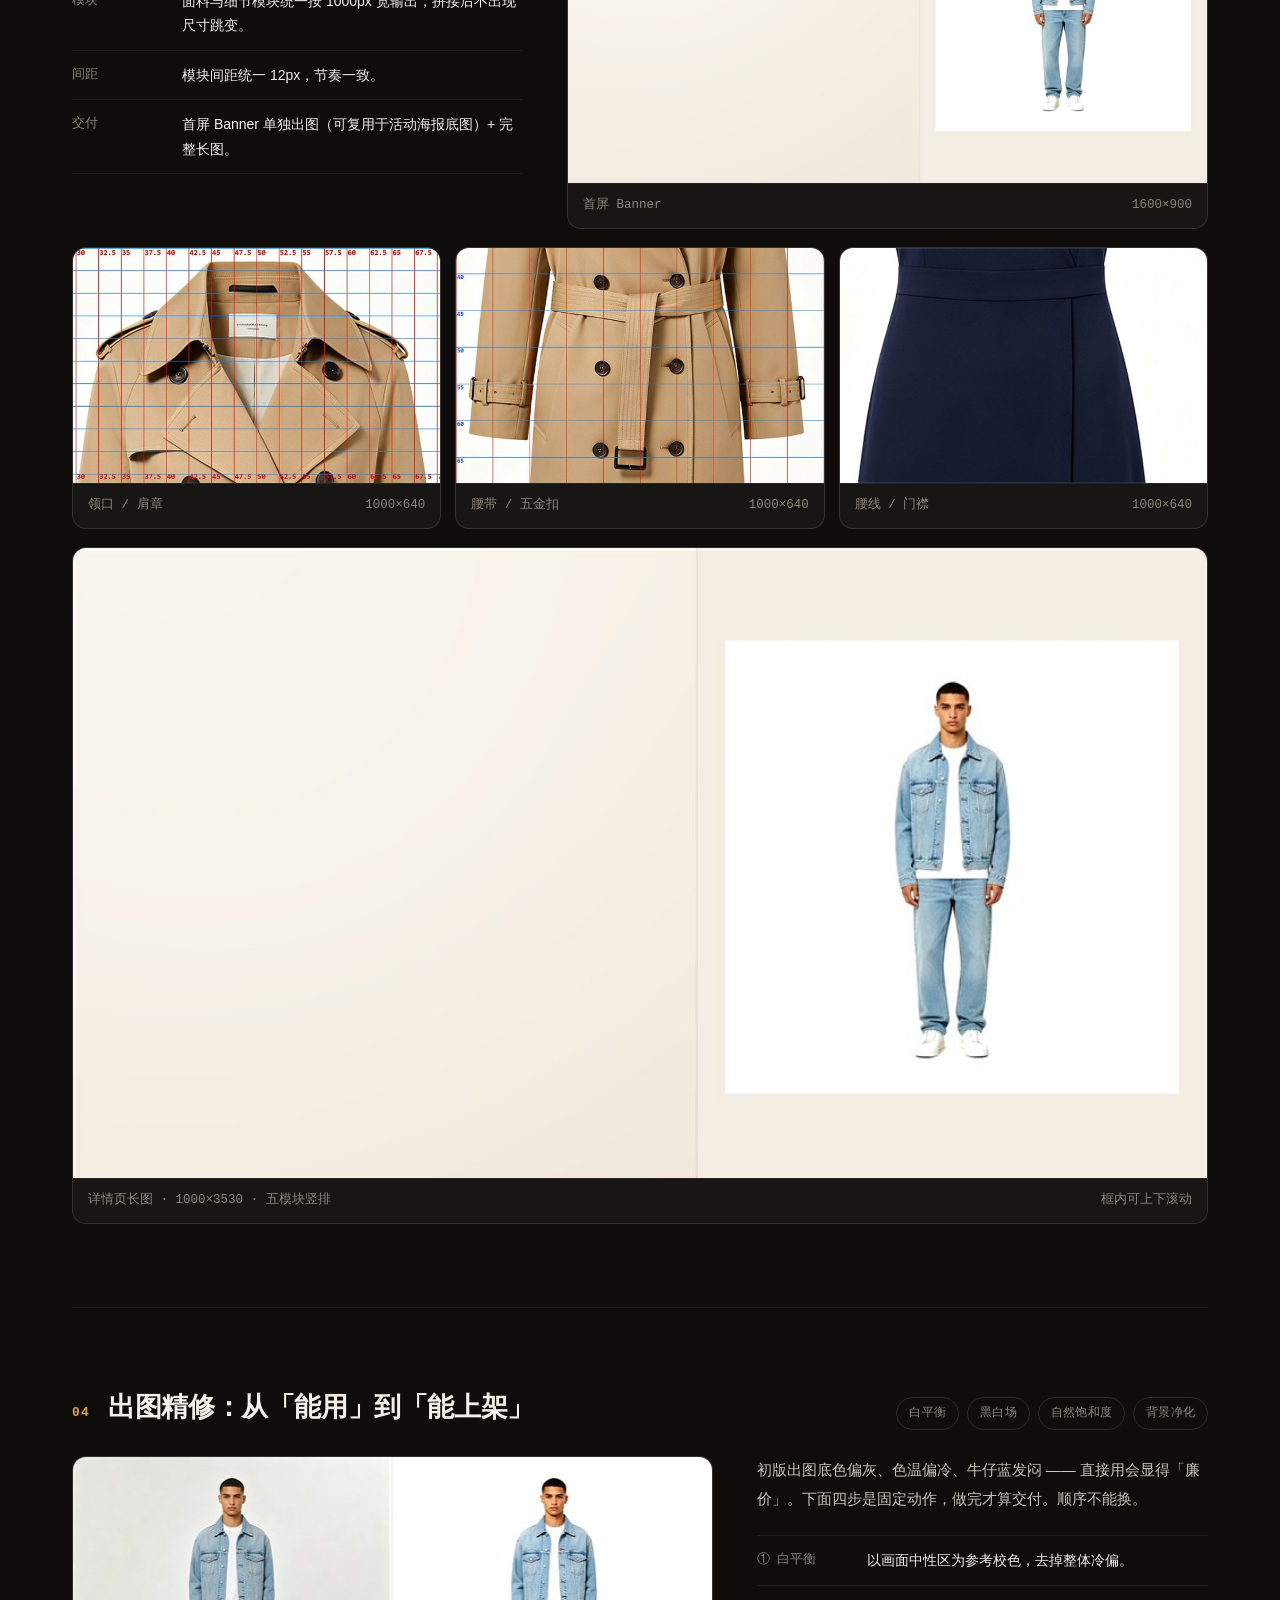
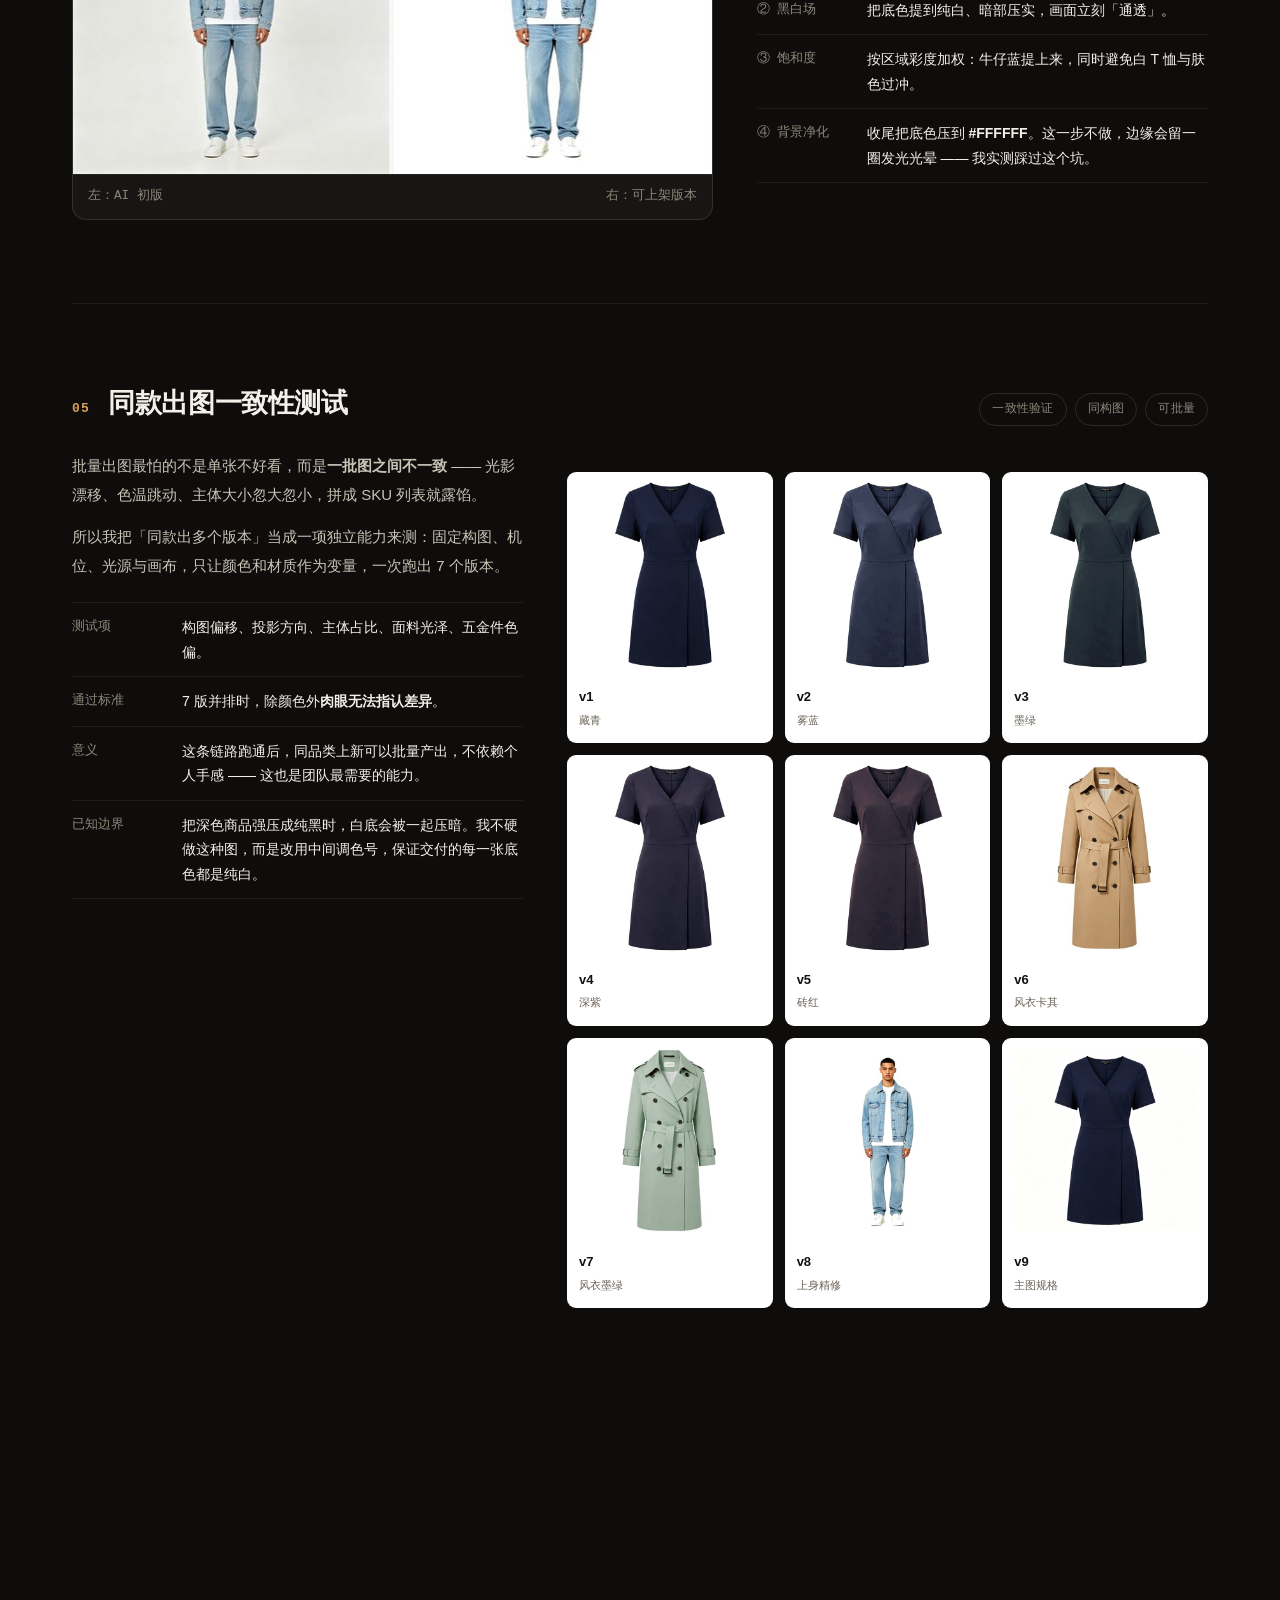
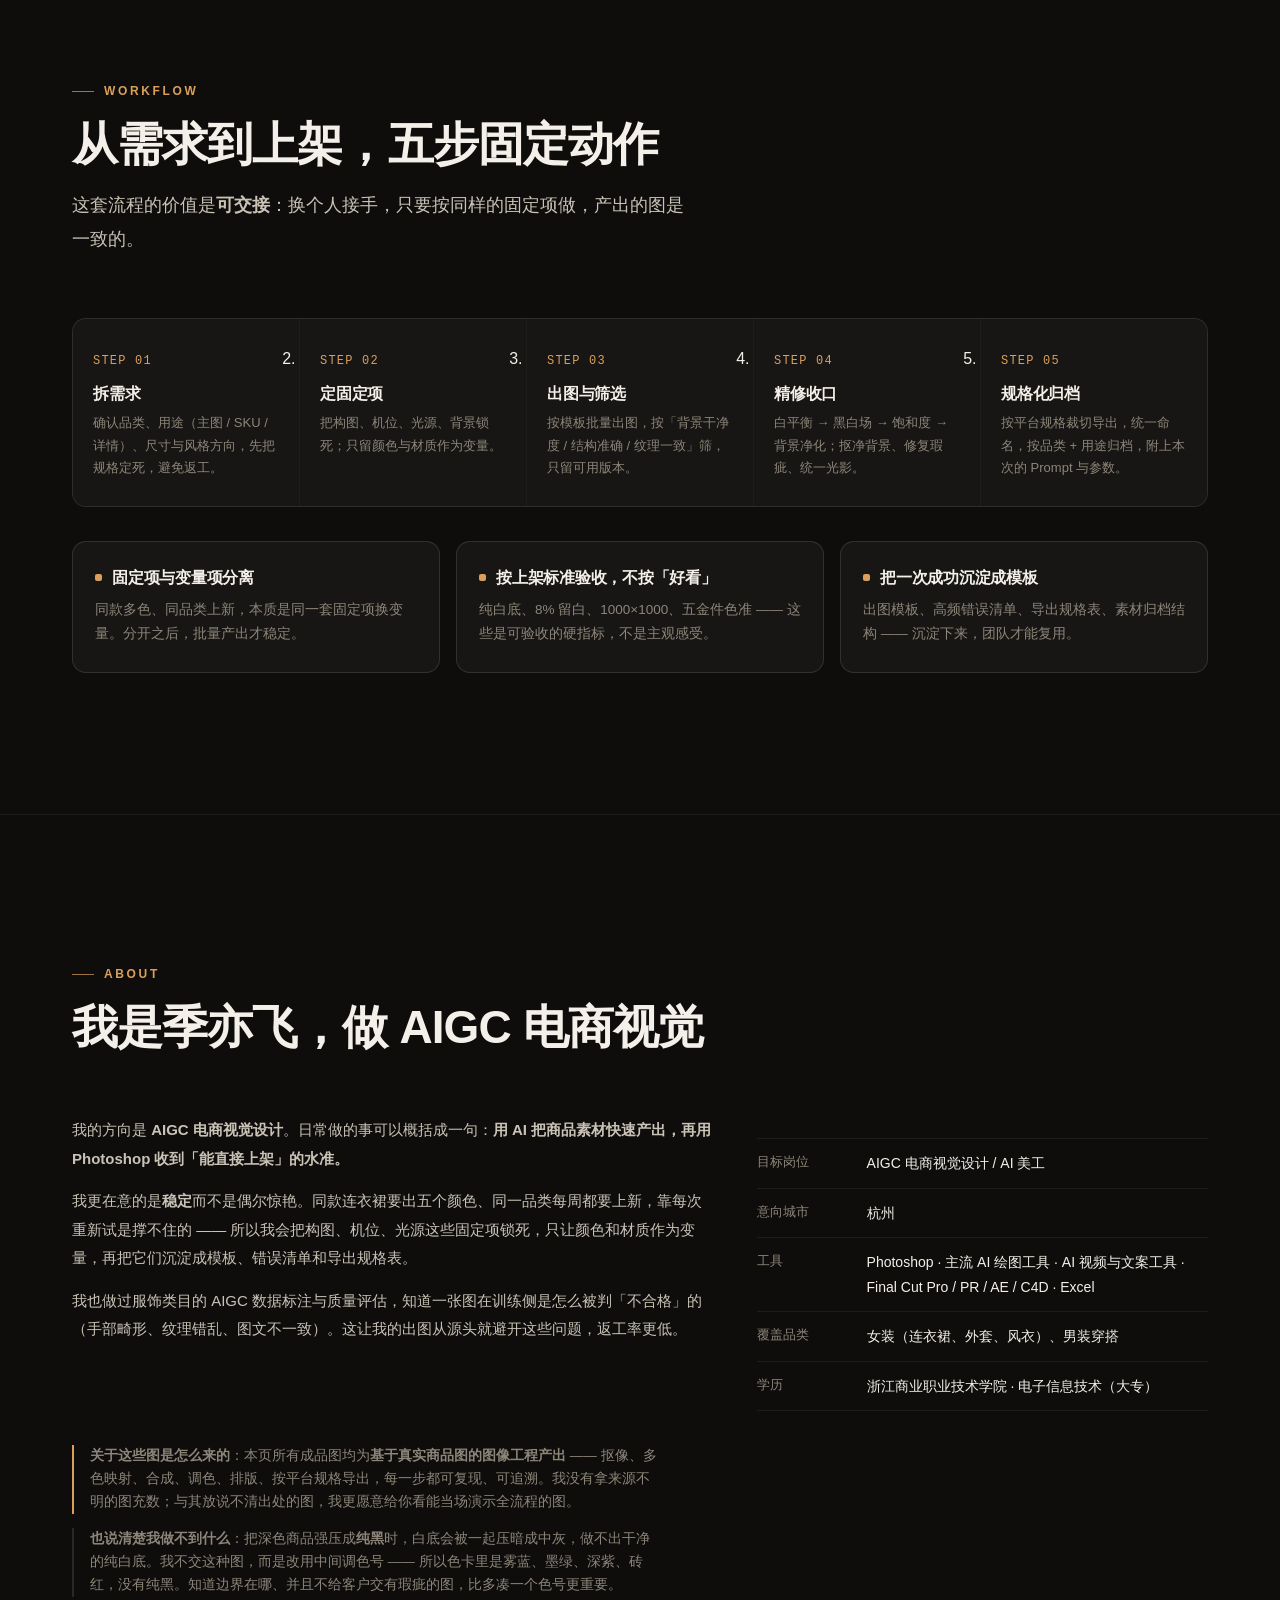
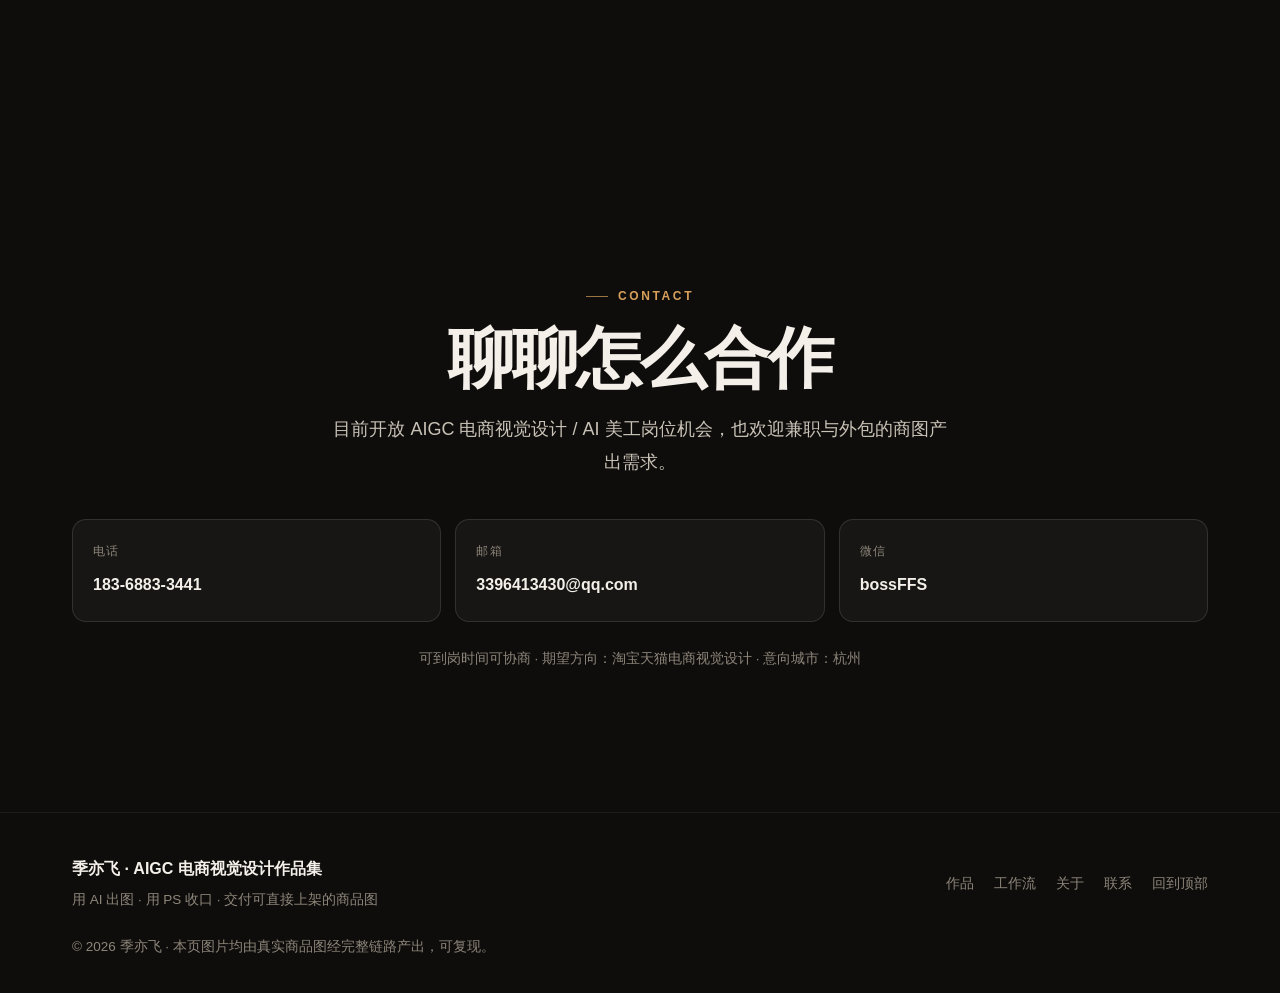
==== commit 8b11c9ad: "feat: ?? AIGC ?????????(????) - ?????????,?????? - ????:??????? / ?? SKU ???? / ????? / ???? / ?????" ====
--- a/index.html
+++ b/index.html
@@ -108,7 +108,7 @@
                sizes="(max-width: 1080px) 92vw, 46vw"
                fetchpriority="high"
                alt="左为 AI 初版出图（底色偏灰、色温偏冷），右为精修后可上架版本（纯白底、色温归正、牛仔蓝更通透）"
-               width="1614" height="1000" decoding="async">
+               width="1614" height="800" decoding="async">
           <figcaption class="hero__badge"><span>AI 初版出图</span><span>精修后可上架</span></figcaption>
         </figure>
         <p class="small" style="margin-top:12px">↑ 这个「出图 → 精修」的落差，就是我的工作内容。左图直接用会被判背景不干净。</p>
@@ -311,7 +311,7 @@
                  srcset="assets/img/work/compare-retouch-640.jpg 640w, assets/img/work/compare-retouch.jpg 1614w"
                  sizes="(max-width: 1080px) 92vw, 56vw"
                  alt="左为 AI 初版出图，底色偏灰、色温偏冷；右为精修后版本，纯白底、色温归正、牛仔蓝通透"
-                 width="1614" height="1000" loading="lazy" decoding="async">
+                 width="1614" height="800" loading="lazy" decoding="async">
             <span class="frame__hint">点击放大</span>
             <figcaption class="frame__cap"><span>左：AI 初版</span><span>右：可上架版本</span></figcaption>
           </figure>
